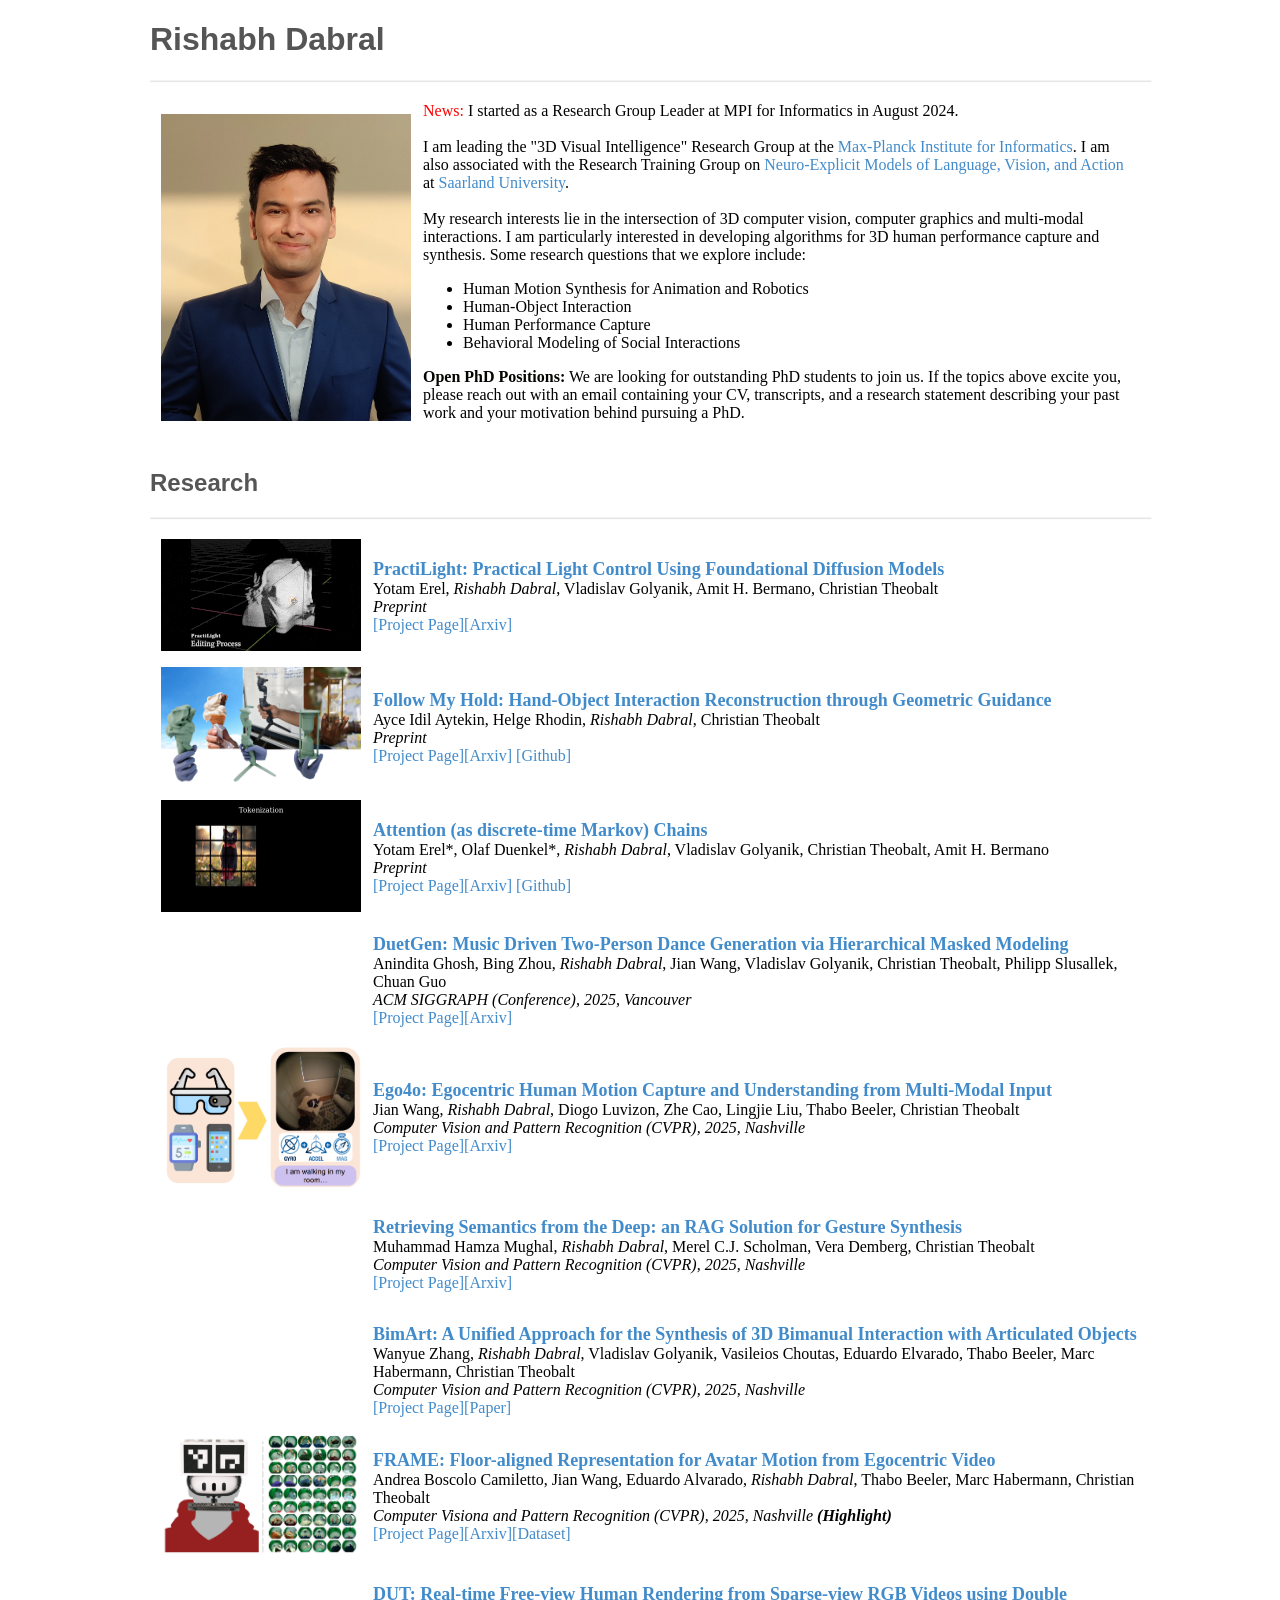
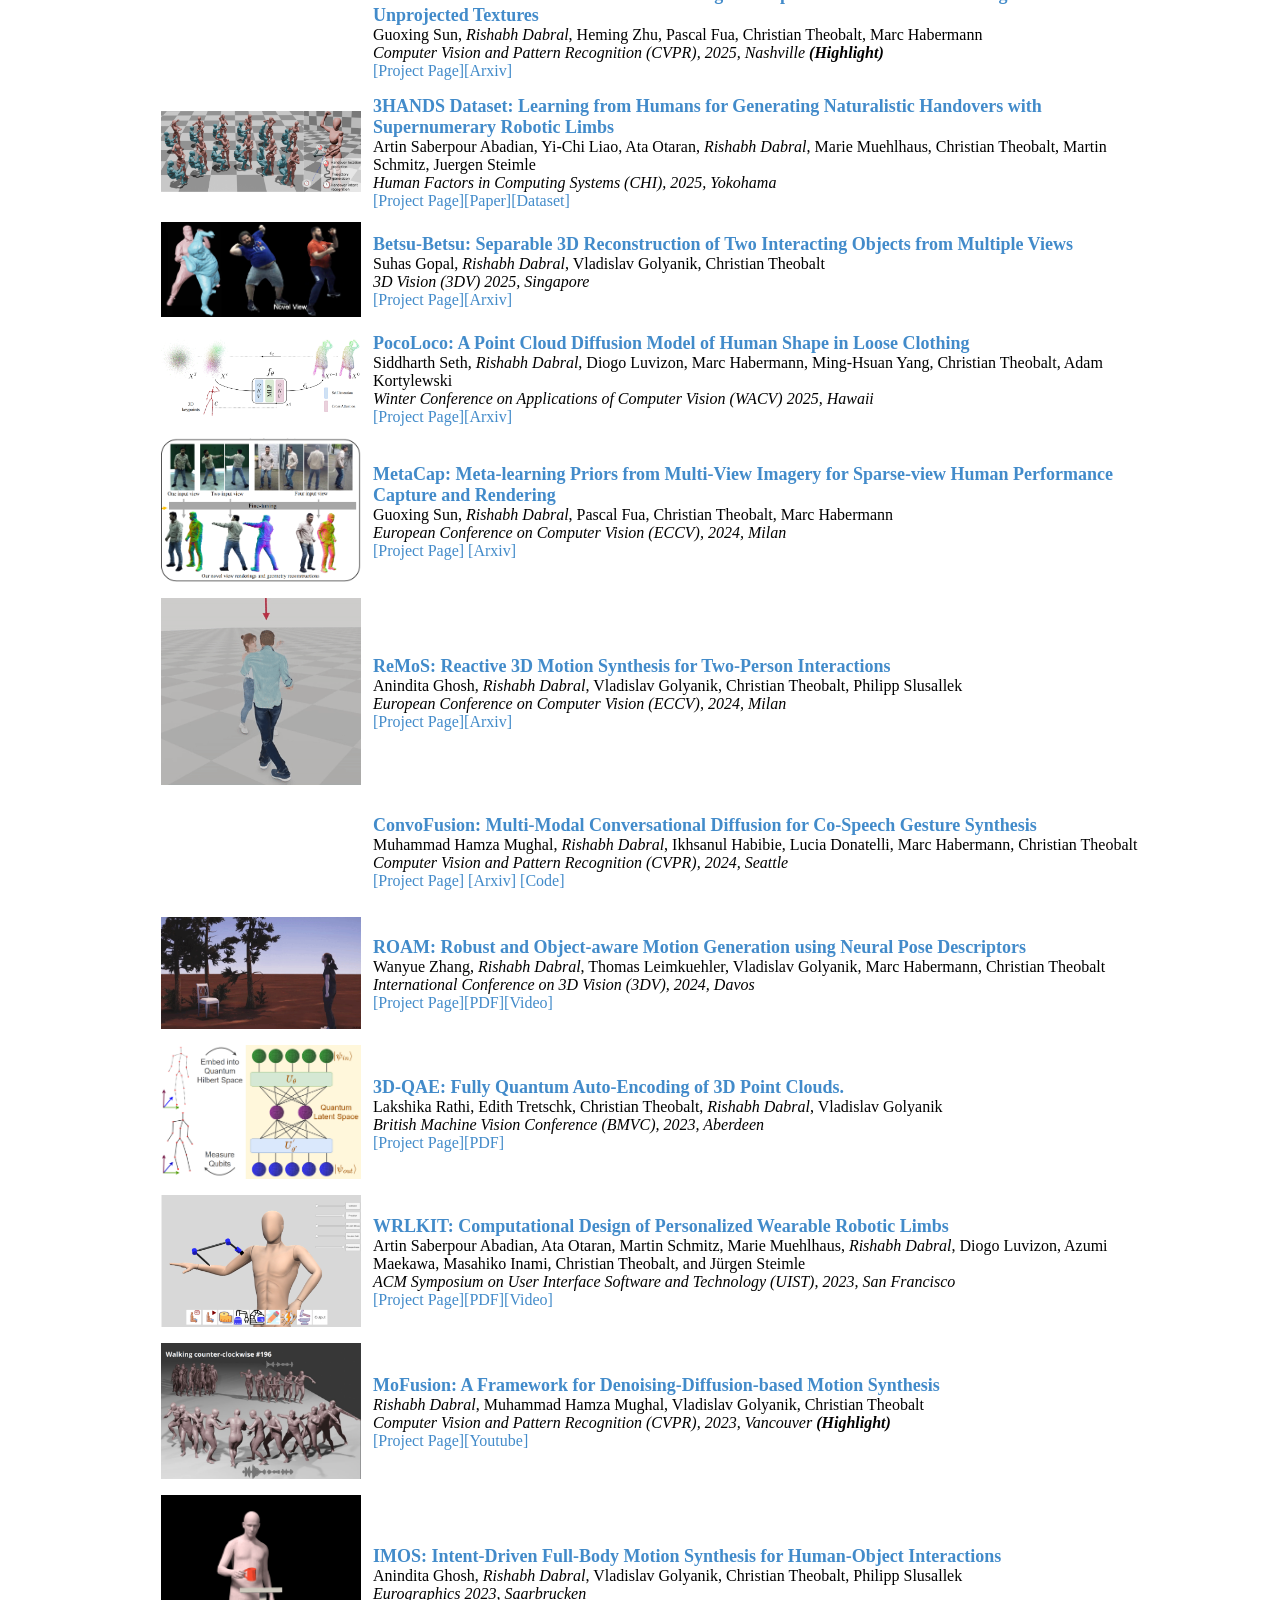
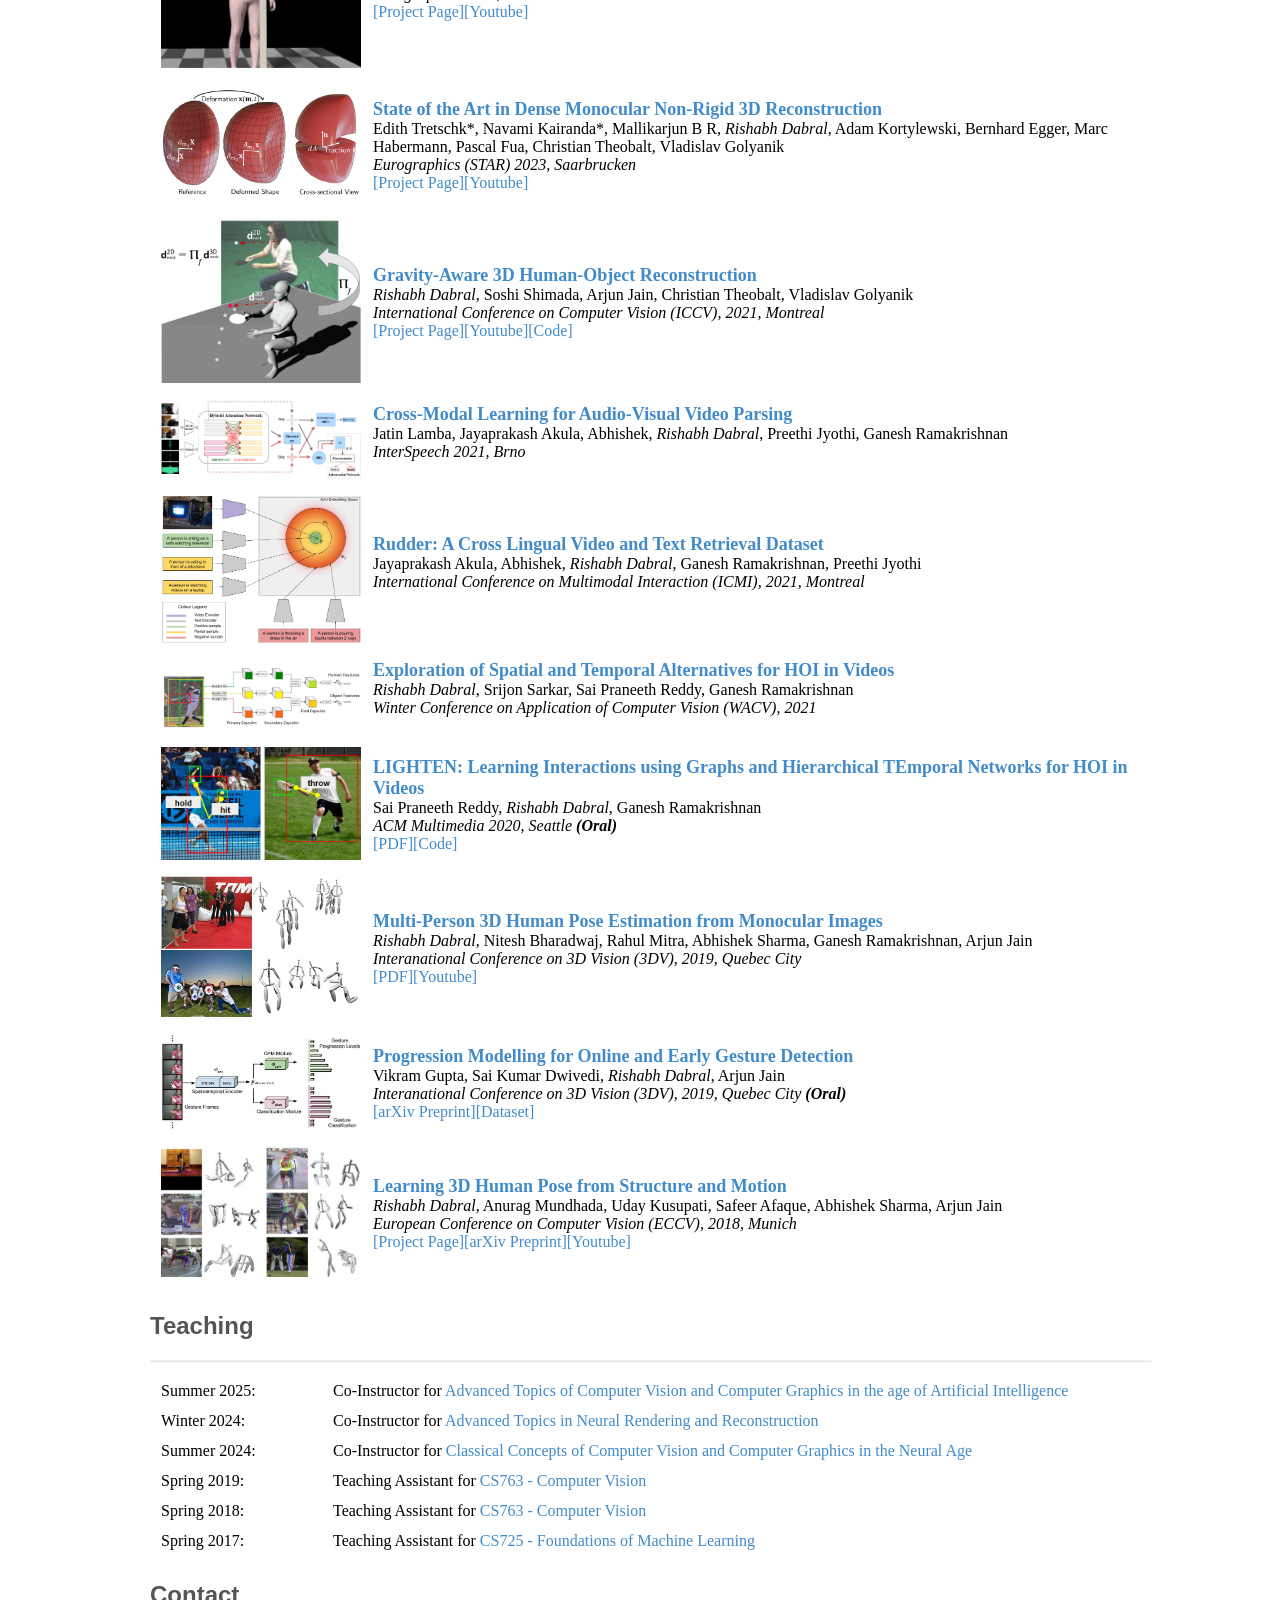
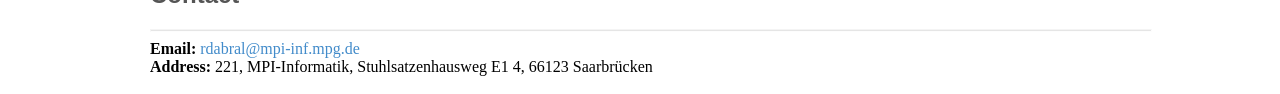
==== index.html @ f4f35cb5 "preprint update" ====
<!DOCTYPE html PUBLIC "-//W3C//DTD HTML 4.01//EN" "http://www.w3.org/TR/html4/strict.dtd">

<html style="direction: ltr;" lang="en-us">
<head><meta http-equiv="Content-Type" content="text/html; charset=utf-8">  
	

	
	<link href="./index_files/style.css" rel="stylesheet">
	

	
	<title>Rishabh Dabral</title>
	<meta name="author" content="Rishabh Dabral">
	<meta name="description" content="Homepage of Rishabh Dabral">
	<script type="text/javascript" src="./index_files/jquery_002.js.download"></script>
	<script type="text/javascript" src="./index_files/hammer.js.download"></script>
	<script type="text/javascript" src="./index_files/jquery.js.download"></script>
	<script src="./index_files/jquery.js.download"></script>
	<link rel="stylesheet" href="./index_files/images-compare.css">
</head>


<body>
<table style="font-family: verdana" width="100%" cellspacing="0" cellpadding="0" border="0">
<tbody><tr><td align="center">
		<div style="text-align: left; margin-left: 20px; margin-top: 10px; width: 1000px;">
		<h1>Rishabh Dabral</h1>
		<span style="color: red;"></span> 
		<hr>
		
	<table cellspacing="10">
	<tbody width="60%"><tr>
	<td><img id="image" src="./index_files/headshot2.png" width="250"></td>
	<td>
		<paragraph><font color="red">News:</font> I started as a Research Group Leader at MPI for Informatics in August 2024.</paragraph>
		<br><br>
		I am leading the "3D Visual Intelligence" Research Group at the <a href="https://www.mpi-inf.mpg.de/home/" target="_blank">Max-Planck Institute for Informatics</a>. 
		I am also associated with the Research Training Group on <a href="https://www.neuroexplicit.org/" target="_blank">Neuro-Explicit Models of Language, Vision, and Action</a> at <a href="https://www.uni-saarland.de/en/home.html" target="_blank">Saarland University</a>.
		<br><br>
		My research interests lie in the intersection of 3D computer vision, computer graphics and multi-modal interactions. I am particularly interested in developing algorithms for 3D human performance capture and synthesis.
		Some research questions that we explore include:<br>
		<ul>
			<li>Human Motion Synthesis for Animation and Robotics</li>
			<li>Human-Object Interaction</li>
			<li>Human Performance Capture</li>
			<li>Behavioral Modeling of Social Interactions</li>
		</ul>
		<!-- Previously, I was a postdoc working with <a href="https://www.mpi-inf.mpg.de/departments/visual-computing-and-artificial-intelligence">Christian Theobalt</a>. I was a Ph.D. student in the <a href="https://www.cse.iitb.ac.in/">Department of Computer Science</a>, IIT Bombay where I was advised by <a href="http://arjunjain.co.in/" target="_blank">Arjun Jain</a> and <a href="https://www.cse.iitb.ac.in/~ganesh">Ganesh Ramakrishnan</a> on research topics revolving around human pose estimation from images/video. Prior to this, I spent 
		four beautiful undergrad years at the Indian Institute of Information Technology <a href="https://www.iiitdmj.ac.in/" target="_blank">(IIIT)</a> Jabalpur.  <br><br> -->
		<paragraph> <font color="#55"><b>Open PhD Positions:</b></font> We are looking for outstanding PhD students to join us. If the topics above excite you, please reach out with an email containing your CV, transcripts, and a research statement describing your past work and your motivation behind pursuing a PhD.</p>
		

		</td>
	</tr></tbody></table>
	
	 
	<h2>Research</h2>
	<hr>     
		<table cellspacing="10">
			<tbody> 
				<tr>
					<td><img id="gif" src="./index_files/practilight.gif" width="200"></video></td>	
					<td align="left"><a href="https://yoterel.github.io/PractiLight-project-page/"><font size="4"><b>PractiLight: Practical Light Control Using Foundational Diffusion Models</b></font></a><br>
							Yotam Erel, <i>Rishabh Dabral</i>, Vladislav Golyanik, Amit H. Bermano, Christian Theobalt<br>
							<i>Preprint</i><br>
							<a href="https://yoterel.github.io/PractiLight-project-page/">[Project Page]</a><a href="https://arxiv.org/abs/2509.01837">[Arxiv]</a>
							<br>
					</td>							
				</tr>
				<tr>
					<td><img id="image" src="./index_files/followmyhold.png" width="200"></td>		
					<td align="left"><a href="https://aidilayce.github.io/FollowMyHold-page/"><font size="4"><b>Follow My Hold: Hand-Object Interaction Reconstruction through Geometric Guidance</b></font></a><br>
							Ayce Idil Aytekin, Helge Rhodin, <i>Rishabh Dabral</i>, Christian Theobalt<br>
							<i>Preprint</i><br>
							<a href="https://aidilayce.github.io/FollowMyHold-page/">[Project Page]</a><a href="https://arxiv.org/pdf/2508.18213">[Arxiv]</a>
							<a href="https://github.com/aidilayce/FollowMyHold">[Github]</a>
							<br>
					</td>							
				</tr>
				<tr>
					<td><img id="gif" src="./index_files/ac.gif" width="200"></video></td>

						
					<td align="left"><a href="https://yoterel.github.io/attention_chains/"><font size="4"><b>Attention (as discrete-time Markov) Chains</b></font></a><br>
							Yotam Erel*, Olaf Duenkel*, <i>Rishabh Dabral</i>, Vladislav Golyanik, Christian Theobalt, Amit H. Bermano<br>
							<i>Preprint</i><br>
							<a href="https://yoterel.github.io/attention_chains/">[Project Page]</a><a href="https://arxiv.org/abs/2507.17657">[Arxiv]</a>
							<a href="https://github.com/yoterel/attention_chains_code">[Github]</a>
							<br>
					</td>							
				</tr>
				<tr>
					<td><video  width="200" autoplay loop muted>
						<source src="./index_files/Media8.mp4" type="video/mp4">
						</video>
					</td>

						
					<td align="left"><a href="https://anindita127.github.io/DuetGen/"><font size="4"><b>DuetGen: Music Driven Two-Person Dance Generation via Hierarchical Masked Modeling</b></font></a><br>
							Anindita Ghosh, Bing Zhou, <i>Rishabh Dabral</i>, Jian Wang, Vladislav Golyanik, Christian Theobalt, Philipp Slusallek, Chuan Guo<br>
							<i>ACM SIGGRAPH (Conference), 2025, Vancouver</i><br>
							<a href="https://anindita127.github.io/DuetGen/">[Project Page]</a><a href="https://arxiv.org/abs/2506.18680">[Arxiv]</a>
							<br>
					</td>							
				</tr>
				<tr>
					<td><img id="image" src="./index_files/ego40.png" width="200"></td>		
					<td align="left"><a href="https://jianwang-mpi.github.io/ego4o/"><font size="4"><b>Ego4o: Egocentric Human Motion Capture and Understanding from Multi-Modal Input</b></font></a><br>
							Jian Wang, <i>Rishabh Dabral</i>, Diogo Luvizon, Zhe Cao, Lingjie Liu, Thabo Beeler, Christian Theobalt<br>
							<i>Computer Vision and Pattern Recognition (CVPR), 2025, Nashville</i><br>
							<a href="https://jianwang-mpi.github.io/ego4o/">[Project Page]</a><a href="https://arxiv.org/abs/2504.08449">[Arxiv]</a>
							<br>
					</td>							
				</tr>
				<tr>
					<td><video  width="200" autoplay loop muted>
						<source src="./index_files/rag_gesture.mp4" type="video/mp4">
						</video>
					</td>

						
					<td align="left"><a href="https://vcai.mpi-inf.mpg.de/projects/RAG-Gesture/"><font size="4"><b>Retrieving Semantics from the Deep: an RAG Solution for Gesture Synthesis</b></font></a><br>
							Muhammad Hamza Mughal, <i>Rishabh Dabral</i>, Merel C.J. Scholman, Vera Demberg, Christian Theobalt<br>
							<i>Computer Vision and Pattern Recognition (CVPR), 2025, Nashville</i><br>
							<a href="https://vcai.mpi-inf.mpg.de/projects/RAG-Gesture/">[Project Page]</a><a href="https://arxiv.org/abs/2412.06786">[Arxiv]</a>
							<br>
					</td>							
				</tr>
				<tr>
					<td><video  width="200" autoplay loop muted>
						<source src="./index_files/bimart.mp4" type="video/mp4">
						</video>
					</td>

						
					<td align="left"><a href="https://vcai.mpi-inf.mpg.de/projects/bimart/"><font size="4"><b>BimArt: A Unified Approach for the Synthesis of 3D Bimanual Interaction with Articulated Objects</b></font></a><br>
							Wanyue Zhang, <i>Rishabh Dabral</i>, Vladislav Golyanik, Vasileios Choutas, Eduardo Elvarado, Thabo Beeler, Marc Habermann, Christian Theobalt<br>
							<i>Computer Vision and Pattern Recognition (CVPR), 2025, Nashville</i><br>
							<a href="https://vcai.mpi-inf.mpg.de/projects/bimart/">[Project Page]</a><a href="./index_files/bimart.pdf">[Paper]</a>
							<!-- <a href="https://vcai.mpi-inf.mpg.de/projects/ROAM/videos/main_video_website.mp4">[Video]</a> -->
							<br>
					</td>							
				</tr>
				<tr>
					<td><img id="image" src="./index_files/frame_teaser.png" width="200"></td>

						
					<td align="left"><a href="https://vcai.mpi-inf.mpg.de/projects/FRAME/"><font size="4"><b>FRAME: Floor-aligned Representation for Avatar Motion from Egocentric Video</b></font></a><br>
							Andrea Boscolo Camiletto, Jian Wang, Eduardo Alvarado, <i>Rishabh Dabral</i>, Thabo Beeler, Marc Habermann, Christian Theobalt<br>
							<i>Computer Visiona and Pattern Recognition (CVPR), 2025, Nashville <b>(Highlight)</b></i><br>
							<a href="https://vcai.mpi-inf.mpg.de/projects/FRAME/">[Project Page]</a><a href="https://arxiv.org/abs/2503.23094">[Arxiv]</a><a href="https://edmond.mpg.de/dataset.xhtml?persistentId=doi:10.17617/3.XARMQA&faces-redirect=true">[Dataset]</a>
							<!-- <a href="https://vcai.mpi-inf.mpg.de/projects/ROAM/videos/main_video_website.mp4">[Video]</a> -->
							<br>
					</td>							
				</tr>
				<tr></tr>
					<td><video  width="200"  autoplay loop muted>
						<source src="./index_files/dut.mp4" type="video/mp4">
						</video>
					</td>

						
					<td align="left"><a href="https://vcai.mpi-inf.mpg.de/projects/DUT/"><font size="4"><b>DUT: Real-time Free-view Human Rendering from Sparse-view RGB Videos using Double Unprojected Textures</b></font></a><br>
							Guoxing Sun, <i>Rishabh Dabral</i>, Heming Zhu, Pascal Fua, Christian Theobalt, Marc Habermann<br>
							<i>Computer Vision and Pattern Recognition (CVPR), 2025, Nashville <b>(Highlight)</b></i><br>
							<a href="https://vcai.mpi-inf.mpg.de/projects/DUT/">[Project Page]</a><a href="https://arxiv.org/pdf/2412.13183.pdf">[Arxiv]</a>
							<!-- <a href="https://vcai.mpi-inf.mpg.de/projects/ROAM/videos/main_video_website.mp4">[Video]</a> -->
							<br>
					</td>							
				</tr>

				<tr>
					<td><img id="image" src="./index_files/chi.png" width="200"></td>

						
					<td align="left"><a href="https://hci.cs.uni-saarland.de/projects/3hands/"><font size="4"><b>3HANDS Dataset: Learning from Humans for Generating Naturalistic Handovers with Supernumerary Robotic Limbs</b></font></a><br>
							Artin Saberpour Abadian, Yi-Chi Liao, Ata Otaran, <i>Rishabh Dabral</i>, Marie Muehlhaus, Christian Theobalt, Martin Schmitz, Juergen Steimle<br>
							<i>Human Factors in Computing Systems (CHI), 2025, Yokohama</i><br>
							<a href="https://hci.cs.uni-saarland.de/projects/3hands/">[Project Page]</a><a href="https://hci.cs.uni-saarland.de/wp-content/uploads/projects/human_robot_interaction/3hands/saberpour_chi25_3hands.pdf">[Paper]</a><a href="https://hci.cs.uni-saarland.de/projects/3hands/">[Dataset]</a>
							<!-- <a href="https://vcai.mpi-inf.mpg.de/projects/ROAM/videos/main_video_website.mp4">[Video]</a> -->
							<br>
					</td>							
				</tr>

				<tr>
					<td><img id="image" src="./index_files/betsu_betsu_teaser.png" width="200"></td>

						
					<td align="left"><a href="https://vcai.mpi-inf.mpg.de/projects/separable-recon/"><font size="4"><b>Betsu-Betsu: Separable 3D Reconstruction of Two Interacting Objects from Multiple Views</b></font></a><br>
							Suhas Gopal, <i>Rishabh Dabral</i>, Vladislav Golyanik, Christian Theobalt<br>
							<i>3D Vision (3DV) 2025, Singapore</i><br>
							<a href="https://vcai.mpi-inf.mpg.de/projects/separable-recon/">[Project Page]</a><a href="https://arxiv.org/pdf/2502.13968">[Arxiv]</a>
							<!-- <a href="https://vcai.mpi-inf.mpg.de/projects/ROAM/videos/main_video_website.mp4">[Video]</a> -->
							<br>
					</td>							
				</tr>
				<tr>
					<td><img id="image" src="./index_files/pocoloco.png" width="200"></td>

						
					<td align="left"><a href="https://vcai.mpi-inf.mpg.de/projects/pocoloco/"><font size="4"><b>PocoLoco: A Point Cloud Diffusion Model of Human Shape in Loose Clothing</b></font></a><br>
							Siddharth Seth, <i>Rishabh Dabral</i>, Diogo Luvizon, Marc Habermann, Ming-Hsuan Yang, Christian Theobalt, Adam Kortylewski<br>
							<i>Winter Conference on Applications of Computer Vision (WACV) 2025, Hawaii</i><br>
							<a href="https://vcai.mpi-inf.mpg.de/projects/pocoloco/">[Project Page]</a><a href="https://arxiv.org/pdf/2411.04249">[Arxiv]</a>
							<!-- <a href="https://vcai.mpi-inf.mpg.de/projects/ROAM/videos/main_video_website.mp4">[Video]</a> -->
							<br>
					</td>							
				</tr>
				<tr>
					<td><img id="image" src="./index_files/metacap.png" width="200"></img></td>
					<!-- <td><video autoplay muted width="200" loop>
						<source src="./index_files/metacap.mp4" type="video/mp4"> -->
					</td>

						
					<td align="left"><a href="https://vcai.mpi-inf.mpg.de/projects/MetaCap/"><font size="4"><b>	
						MetaCap: Meta-learning Priors from Multi-View Imagery for Sparse-view Human Performance Capture and Rendering</b></font></a><br>
							Guoxing Sun, <i>Rishabh Dabral</i>, Pascal Fua, Christian Theobalt, Marc Habermann<br>
							<i>European Conference on Computer Vision (ECCV), 2024, Milan</i><br>
							<a href="https://vcai.mpi-inf.mpg.de/projects/MetaCap/">[Project Page]</a>
							<a href="https://arxiv.org/pdf/2403.18820.pdf">[Arxiv]</a>
							<!-- <a href="https://vcai.mpi-inf.mpg.de/projects/ROAM/videos/main_video_website.mp4">[Video]</a> -->
							<br>
					</td>							
				</tr>
				<tr>
					<td><img id="gif" src="./index_files/remos.gif" width="200"></video></td>

						
					<td align="left"><a href="https://vcai.mpi-inf.mpg.de/projects/remos/"><font size="4"><b>ReMoS: Reactive 3D Motion Synthesis for Two-Person Interactions</b></font></a><br>
							Anindita Ghosh, <i>Rishabh Dabral</i>, Vladislav Golyanik, Christian Theobalt, Philipp Slusallek<br>
							<i>European Conference on Computer Vision (ECCV), 2024, Milan</i><br>
							<a href="https://vcai.mpi-inf.mpg.de/projects/remos/">[Project Page]</a><a href="https://arxiv.org/pdf/2311.17057.pdf">[Arxiv]</a>
							<!-- <a href="https://vcai.mpi-inf.mpg.de/projects/ROAM/videos/main_video_website.mp4">[Video]</a> -->
							<br>
					</td>							
				</tr>
				<tr>
					<!-- <td><img id="gif" src="./index_files/convofusion.gif" width="200"></video></td> -->
					<td><video autoplay muted width="200" loop>
						<source src="./index_files/convofusion.mp4" type="video/mp4">
					</video></td>

						
					<td align="left"><a href="https://vcai.mpi-inf.mpg.de/projects/ConvoFusion/"><font size="4"><b>	
						ConvoFusion: Multi-Modal Conversational Diffusion for Co-Speech Gesture Synthesis</b></font></a><br>
							Muhammad Hamza Mughal, <i>Rishabh Dabral</i>, Ikhsanul Habibie, Lucia Donatelli, Marc Habermann, Christian Theobalt<br>
							<i>Computer Vision and Pattern Recognition (CVPR), 2024, Seattle</i><br>
							<a href="https://vcai.mpi-inf.mpg.de/projects/ConvoFusion/">[Project Page]</a>
							<a href="https://arxiv.org/abs/2403.17936">[Arxiv]</a>
							<a href="https://github.com/m-hamza-mughal/convofusion">[Code]</a>
							<!-- <a href="https://vcai.mpi-inf.mpg.de/projects/ROAM/videos/main_video_website.mp4">[Video]</a> -->
							<br>
					</td>							
				</tr>
				<tr>
					<td><img id="gif" src="./index_files/motion_result.gif" width="200"></td>
						
					<td align="left"><a href="https://vcai.mpi-inf.mpg.de/projects/ROAM/"><font size="4"><b>ROAM: Robust and Object-aware Motion Generation using Neural Pose Descriptors</b></font></a><br>
							Wanyue Zhang, <i>Rishabh Dabral</i>, Thomas Leimkuehler, Vladislav Golyanik, Marc Habermann, Christian Theobalt<br>
							<i>International Conference on 3D Vision (3DV), 2024, Davos</i><br>
							<a href="http://vcai.mpi-inf.mpg.de/projects/ROAM/">[Project Page]</a><a href="./index_files/roam_compressed.pdf">[PDF]</a><a href="https://vcai.mpi-inf.mpg.de/projects/ROAM/videos/main_video_website.mp4">[Video]</a>
							<br>
					</td>							
				</tr>
				<tr>
					<td><img id="gif" src="./index_files/3DQAE_v3.png" width="200"></td>
						
					<td align="left"><a href="https://4dqv.mpi-inf.mpg.de/QAE3D/"><font size="4"><b>3D-QAE: Fully Quantum Auto-Encoding of 3D Point Clouds.</b></font></a><br>
							Lakshika Rathi, Edith Tretschk, Christian Theobalt, <i>Rishabh Dabral</i>, Vladislav Golyanik<br>
							<i>British Machine Vision Conference (BMVC), 2023, Aberdeen</i><br>
							<a href="https://4dqv.mpi-inf.mpg.de/QAE3D/">[Project Page]</a><a href="https://arxiv.org/pdf/2311.05604.pdf">[PDF]</a>
							<br>
					</td>
					
				</tr>
				<tr>
					<td><img id="gif" src="./index_files/wrlkit.png" width="200"></td>
						
					<td align="left"><a href="https://hci.cs.uni-saarland.de/projects/wrlkit/"><font size="4"><b>WRLKIT: Computational Design of Personalized Wearable Robotic Limbs</b></font></a><br>
							Artin Saberpour Abadian, Ata Otaran, Martin Schmitz, Marie Muehlhaus, <i>Rishabh Dabral</i>, Diogo Luvizon, Azumi Maekawa, Masahiko Inami, Christian Theobalt, and Jürgen Steimle <br>
							<i>ACM Symposium on User Interface Software and Technology (UIST), 2023, San Francisco</i><br>
							<a href="https://hci.cs.uni-saarland.de/projects/wrlkit/">[Project Page]</a><a href="https://hci.cs.uni-saarland.de/wp-content/uploads/projects/human_robot_interaction/wrlkit/saberpour_uist23_wrlkit.pdf">[PDF]</a><a href="https://hci.cs.uni-saarland.de/wp-content/uploads/projects/human_robot_interaction/wrlkit/WRLKit.mp4">[Video]</a>
							<br>
					</td>
					
				</tr>
				<tr>
							<td><img id="image" src="./index_files/mofusion_teaser_website.png" width="200"></td>
							<td align="left"><a href="https://vcai.mpi-inf.mpg.de/projects/MoFusion/"><font size="4"><b>MoFusion: A Framework for Denoising-Diffusion-based Motion Synthesis</b></font></a><br>
									<i>Rishabh Dabral</i>, Muhammad Hamza Mughal, Vladislav Golyanik, Christian Theobalt<br>
									<i>Computer Vision and Pattern Recognition (CVPR), 2023, Vancouver <b>(Highlight)</b></i> <br>
									<a href="http://vcai.mpi-inf.mpg.de/projects/MoFusion/">[Project Page]</a><a href="https://youtu.be/Woo73Gy2jUg?si=XV4Ihyg4VvkZErE1">[Youtube]</a>
									<br>
							</td>
							
				</tr>
				<tr>
							<td><img id="gif" src="./index_files/imos_gif.gif" width="200"></td>
							<td align="left"><a href="https://vcai.mpi-inf.mpg.de/projects/IMoS/"><font size="4"><b>IMOS: Intent-Driven Full-Body Motion Synthesis for Human-Object Interactions</b></font></a><br>
									Anindita Ghosh, <i>Rishabh Dabral</i>, Vladislav Golyanik, Christian Theobalt, Philipp Slusallek<br>
									<i>Eurographics 2023, Saarbrucken </i><br>
									<a href="https://vcai.mpi-inf.mpg.de/projects/IMoS/">[Project Page]</a><a href="https://youtu.be/78TuOwJnFt8?si=M1fkCHRSTDBwjYlf">[Youtube]</a>
									<br>
							</td>
							
				</tr>
				<tr>
							<td><img id="image" src="./index_files/star_thumb.png" width="200"></td>
							<td align="left"><a href="https://4dqv.mpi-inf.mpg.de/star_monocular_nr3d/"><font size="4"><b>State of the Art in Dense Monocular Non-Rigid 3D Reconstruction</b></font></a><br>
									Edith Tretschk*, Navami Kairanda*, Mallikarjun B R, <i>Rishabh Dabral</i>, Adam Kortylewski, Bernhard Egger, Marc Habermann, Pascal Fua, Christian Theobalt, Vladislav Golyanik<br>
									<i>Eurographics (STAR) 2023, Saarbrucken</i> 
									<br>
									<a href="https://4dqv.mpi-inf.mpg.de/star_monocular_nr3d/">[Project Page]</a><a href="https://youtu.be/y-o1jDGEIjE?si=NvH1128EXSDzJW6M">[Youtube]</a>
									<br>
							</td>
							
				</tr>
				<!-- <tr>
					<td><img id="image" src="./index_files/wacv23.png" width="200"></td>
					<td align="left"><a href="https://openaccess.thecvf.com/content/WACV2023/html/Agarwal_Skew-Robust_Human-Object_Interactions_in_Videos_WACV_2023_paper.html"><font size="4"><b>Skew-Robust Human-Object Interactions in Videos</b></font></a><br>
							Apoorva Agarwal, <i>Rishabh Dabral</i>, Arjun Jain, Ganesh Ramakrishnan<br>
							<i>WACV 2023, Hawaii</i><br> 
							<a href="https://openaccess.thecvf.com/content/WACV2023/papers/Agarwal_Skew-Robust_Human-Object_Interactions_in_Videos_WACV_2023_paper.pdf">[PDF]</a>
							<br>
							<br>
					</td>
		</tr>				 -->
				<tr>
							<td><img id="image" src="./index_files/gravicap.png" width="200"></td>
							<td align="left"><a href="https://4dqv.mpi-inf.mpg.de/GraviCap/"><font size="4"><b>Gravity-Aware 3D Human-Object Reconstruction</b></font></a><br>
									<i>Rishabh Dabral</i>, Soshi Shimada, Arjun Jain, Christian Theobalt, Vladislav Golyanik<br>
									<i>International Conference on Computer Vision (ICCV), 2021, Montreal</i><br> 
									<a href="https://4dqv.mpi-inf.mpg.de/GraviCap/">[Project Page]</a><a href="https://youtu.be/UsCOBNSBkqc?si=v9B_E95zNGBuH8sW">[Youtube]</a><a href="https://github.com/rishabhdabral/gravicap/tree/main">[Code]</a>
									<br>
							</td>
				</tr>
				<tr>
							<td><img id="image" src="./index_files/interspeech_fig.png" width="200"></td>
							<td align="left"><a href="https://www.cse.iitb.ac.in/~rdabral/#"><font size="4"><b>Cross-Modal Learning for Audio-Visual Video Parsing</b></font></a><br>
									Jatin Lamba, Jayaprakash Akula, Abhishek, <i>Rishabh Dabral</i>, Preethi Jyothi, Ganesh Ramakrishnan<br>
									<i>InterSpeech 2021, Brno</i><br> <br>
							</td>
				</tr>
				<tr>
							<td><img id="image" src="./index_files/icmi_fig.png" width="200"></td>
							<td align="left"><a href="https://www.cse.iitb.ac.in/~rdabral/#"><font size="4"><b>Rudder: A Cross Lingual Video and Text Retrieval Dataset</b></font></a><br>
									Jayaprakash Akula, Abhishek, <i>Rishabh Dabral</i>, Ganesh Ramakrishnan, Preethi Jyothi<br>
									<i>International Conference on Multimodal Interaction (ICMI), 2021, Montreal</i><br> <br>
							</td>
				</tr>
				<tr>
							<td><img id="image" src="./index_files/wacv_fig.png" width="200"></td>
							<td align="left"><a href="https://www.cse.iitb.ac.in/~rdabral/#"><font size="4"><b>Exploration of Spatial and Temporal Alternatives for HOI in Videos</b></font></a><br>
									<i>Rishabh Dabral</i>, Srijon Sarkar, Sai Praneeth Reddy, Ganesh Ramakrishnan<br>
									<i>Winter Conference on Application of Computer Vision (WACV), 2021</i><br> <br>
							</td>
				</tr>
				<tr>
							<td><img id="image" src="./index_files/teaser_mm.PNG" width="200"></td>
							<td align="left"><a href="https://www.cse.iitb.ac.in/~rdabral/#"><font size="4"><b>LIGHTEN: Learning Interactions using Graphs and Hierarchical TEmporal Networks for HOI in Videos</b></font></a><br>
									Sai Praneeth Reddy, <i>Rishabh Dabral</i>, Ganesh Ramakrishnan<br>
									<i>ACM Multimedia 2020, Seattle <b>(Oral)</b></i><br>
									<a href="https://www.cse.iitb.ac.in/~rdabral/docs/acm_lighten2.pdf">[PDF]</a><a href="https://github.com/praneeth11009/LIGHTEN-Learning-Interactions-with-Graphs-and-Hierarchical-TEmporal-Networks-for-HOI/">[Code]</a>
									<br>
							</td>
				</tr>
				<tr>
							<td><img id="image" src="./index_files/3DV_19.jpg" width="200"></td>
							<td align="left"><a href="https://www.cse.iitb.ac.in/~rdabral/#"><font size="4"><b>Multi-Person 3D Human Pose Estimation from Monocular Images</b></font></a><br>
									<i>Rishabh Dabral</i>, Nitesh Bharadwaj, Rahul Mitra, Abhishek Sharma, Ganesh Ramakrishnan, Arjun Jain<br>
									<i>Interanational Conference on 3D Vision (3DV), 2019, Quebec City</i><br>
									<a href="https://www.cse.iitb.ac.in/~rdabral/docs/multi_person_3dv.pdf">[PDF]</a><a href="https://youtu.be/gZfa4oxQtdg">[Youtube]</a>
									<br>
							</td>
				</tr>
				<tr>
							<td><img id="image" src="./index_files/3DV_19_GPM.JPG" width="200"></td>
							<td align="left"><a href="https://www.cse.iitb.ac.in/~rdabral/#"><font size="4"><b>	Progression Modelling for Online and Early Gesture Detection</b></font></a><br>
									Vikram Gupta, Sai Kumar Dwivedi, <i>Rishabh Dabral</i>, Arjun Jain<br>
									<i>Interanational Conference on 3D Vision (3DV), 2019, Quebec City <b>(Oral)</b></i><br>
									<a href="https://arxiv.org/pdf/1909.06672.pdf">[arXiv Preprint]</a><a href="https://github.com/vguptai/Neo-Nvidia-Annotations">[Dataset]</a>
									<br>
							</td>
				</tr>
				<tr>
							<td><img id="image" src="./index_files/ECCV_18.jpg" width="200"><br></td>
							<td align="left"><a href="http://www.cse.iitb.ac.in/~rdabral/3DPose"><font size="4"><b>Learning 3D Human Pose from Structure and Motion</b></font></a><br>
									<i>Rishabh Dabral</i>, Anurag Mundhada, Uday Kusupati, Safeer Afaque, Abhishek Sharma, Arjun Jain<br>
									<i>European Conference on Computer Vision (ECCV), 2018, Munich</i><br>
									<a href="http://www.cse.iitb.ac.in/~rdabral/3DPose">[Project Page]</a><a href="https://arxiv.org/abs/1711.09250v2">[arXiv Preprint]</a><a href="https://youtu.be/FILdj0LuvjU">[Youtube]</a>
							</td>
				</tr>

				
			</tbody>
		</table>

	<h2>Teaching</h2>
	<hr>
	<table cellspacing="10">
			<tbody>
				<tr><td style="width: 160px">Summer 2025: </td><td>Co-Instructor for <a href="https://vcai.mpi-inf.mpg.de/teaching/vcai_seminar_2025/topics.html">Advanced Topics of Computer Vision and Computer Graphics in the age of Artificial Intelligence</a></td></tr>
				<tr><td style="width: 160px">Winter 2024: </td><td>Co-Instructor for <a href="https://vcai.mpi-inf.mpg.de/teaching/vcai_lecture_WS2425/"">Advanced Topics in Neural Rendering and Reconstruction
				</a></td></tr>
				<tr><td style="width: 160px">Summer 2024: </td><td>Co-Instructor for <a href="https://vcai.mpi-inf.mpg.de/teaching/vcai_seminar_2024/topics.html">Classical Concepts of Computer Vision and
					Computer Graphics in the Neural Age</a></td></tr>
				<tr><td style="width: 160px">Spring 2019: </td><td>Teaching Assistant for <a href="https://github.com/cs763/Spring2019">CS763 - Computer Vision</a></td></tr>
				<tr><td style="width: 160px">Spring 2018: </td><td>Teaching Assistant for <a href="https://github.com/cs763/Spring2018">CS763 - Computer Vision</a></td></tr>
				<tr><td style="width: 160px">Spring 2017: </td><td>Teaching Assistant for <a href="https://www.cse.iitb.ac.in/~cs725/">CS725 - Foundations of Machine Learning</a></td></tr>
			</tbody>
		</table>
		
	<h2>Contact</h2><hr>
	<b>Email:</b> <a href="mailto:rda%62ral%40mpi%2Di%6E%66.m%70g.de">rdabral@mpi-inf.mpg.de</a><br>
	<b>Address:</b> 221, MPI-Informatik, Stuhlsatzenhausweg E1 4, 66123 Saarbrücken<br><br>
	      
 	    
	</div>









</td></tr></tbody></table>
</body></html>
---- index_files/style.css ----
html, body {
    margin: 0;
    padding: 0;
    border: 0;
}
hr {
    width: 100%;
    border: 0;
    height: 1px;
    background: #111;
    opacity: 0.1;
    font-family:sans-serif;
}

a:link {text-decoration: none; color:#428bca;}
a:visited {text-decoration: none;}
a:hover{text-decoration: none;}

p {
    font-family: sans-serif;
    color:#555;
}


h1 {
    font-family: sans-serif;
    color:#555;
}

h1 {
    font-family: sans-serif;
    color:#555;
}


h2 {
    font-family: sans-serif;
    color:#555;
}

h3 {
    font-family: sans-serif;
    color:#555;
}


hr { 
    display: block;
    margin-top: 0.5em;
    margin-bottom: 0.5em;
    margin-left: auto;
    margin-right: auto;
    border-style: inset;
    border-width: 1px;
}
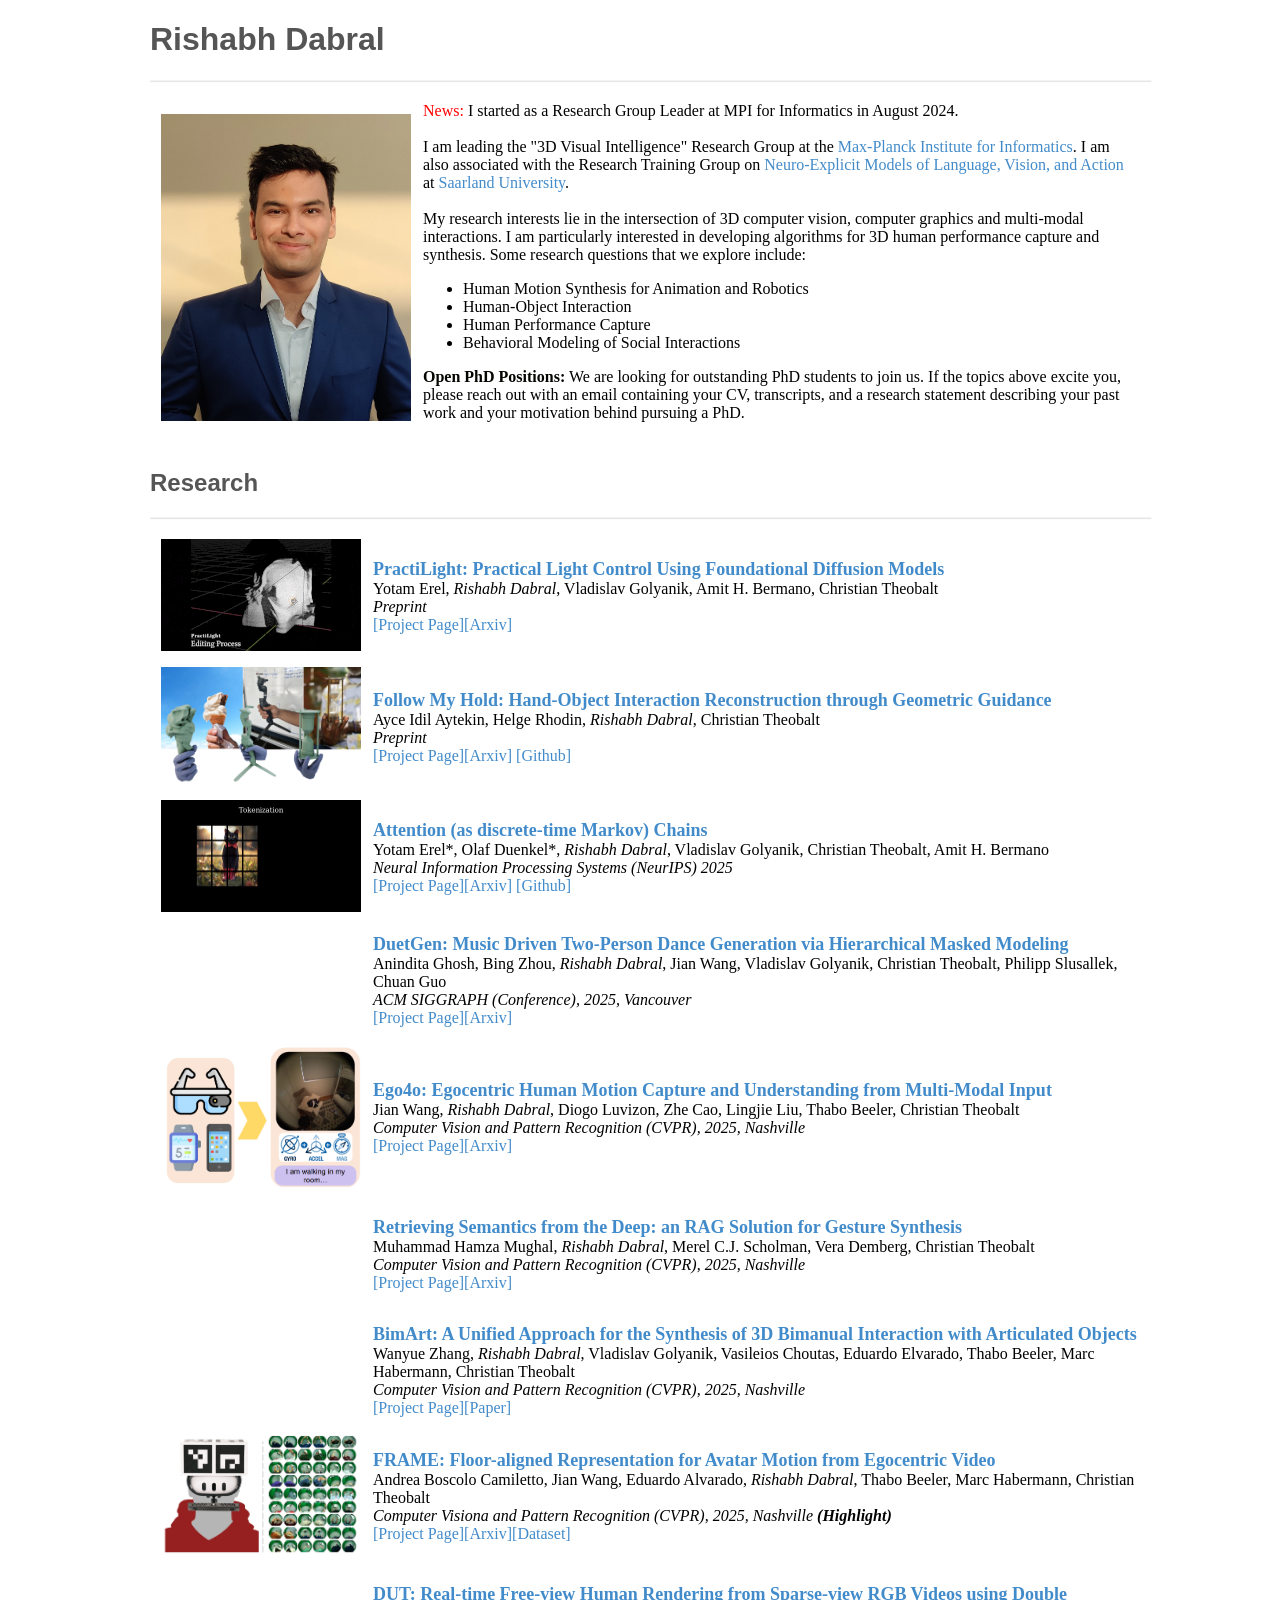
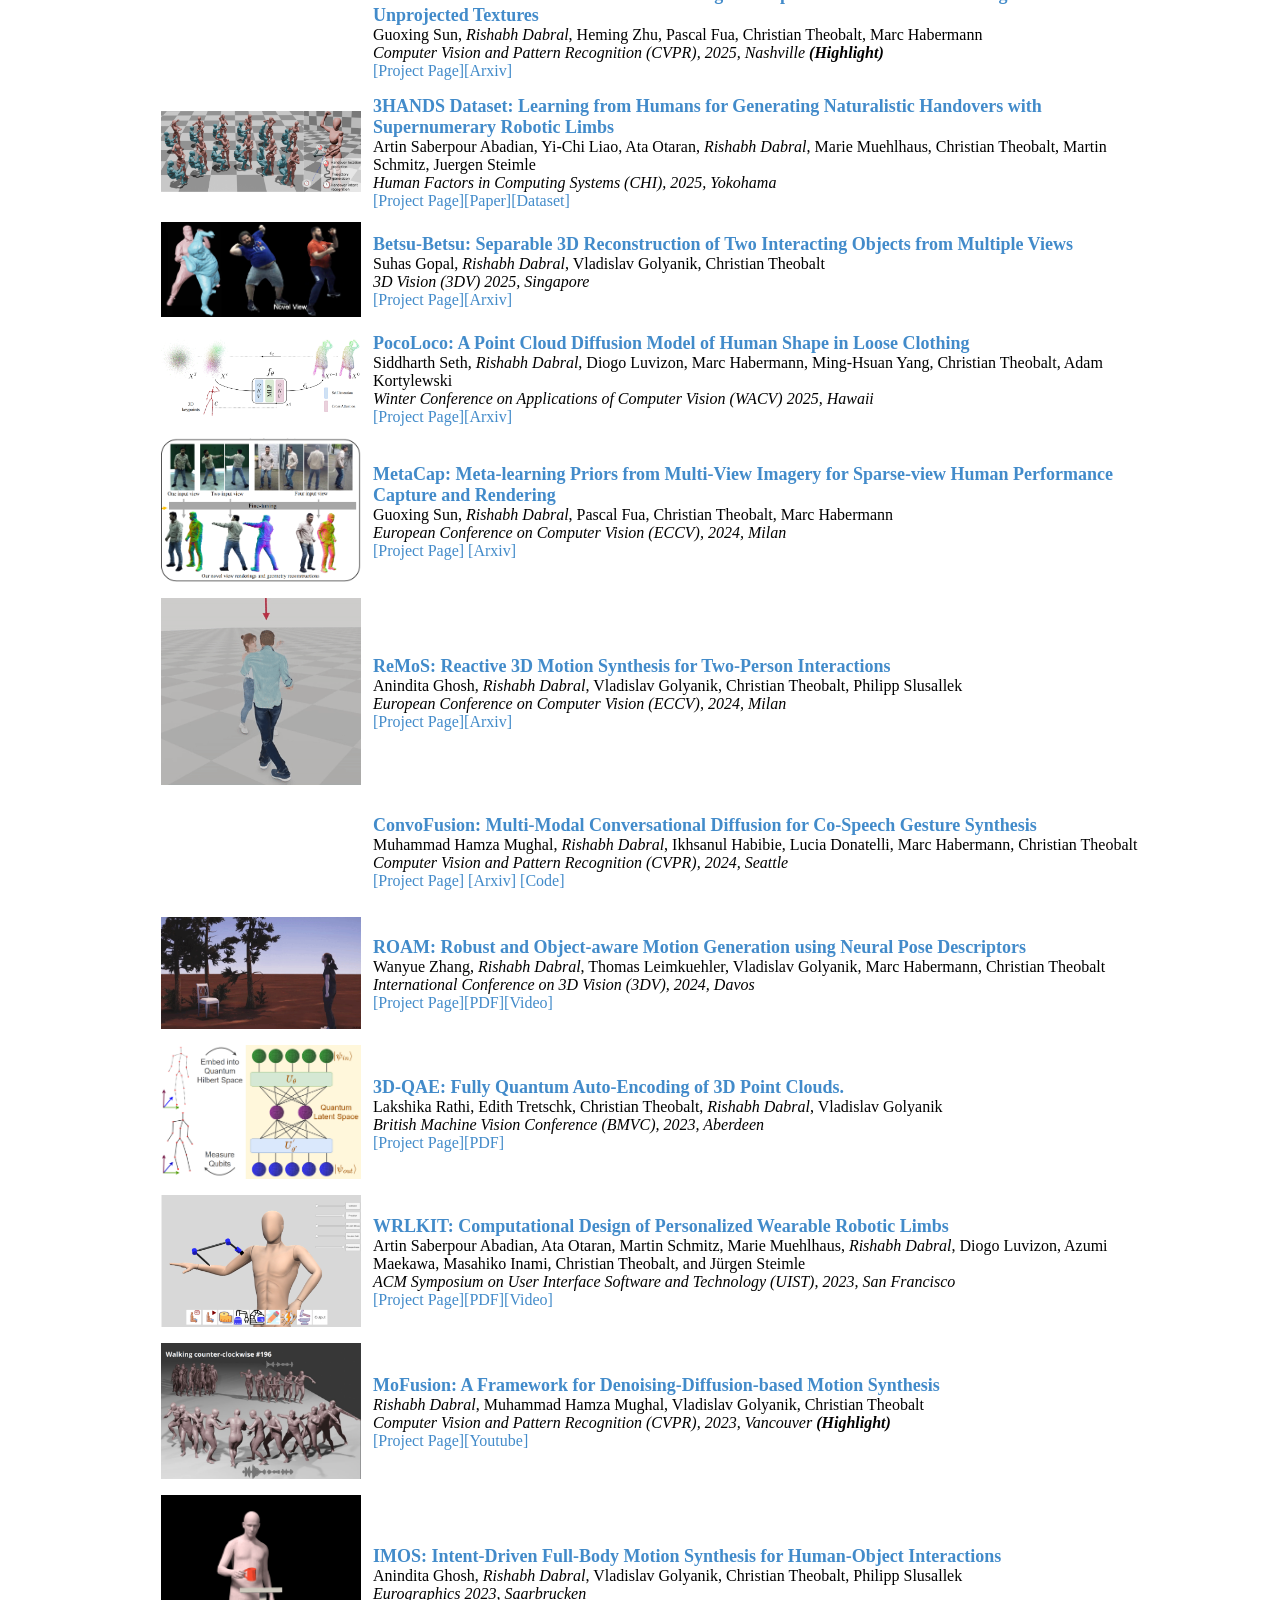
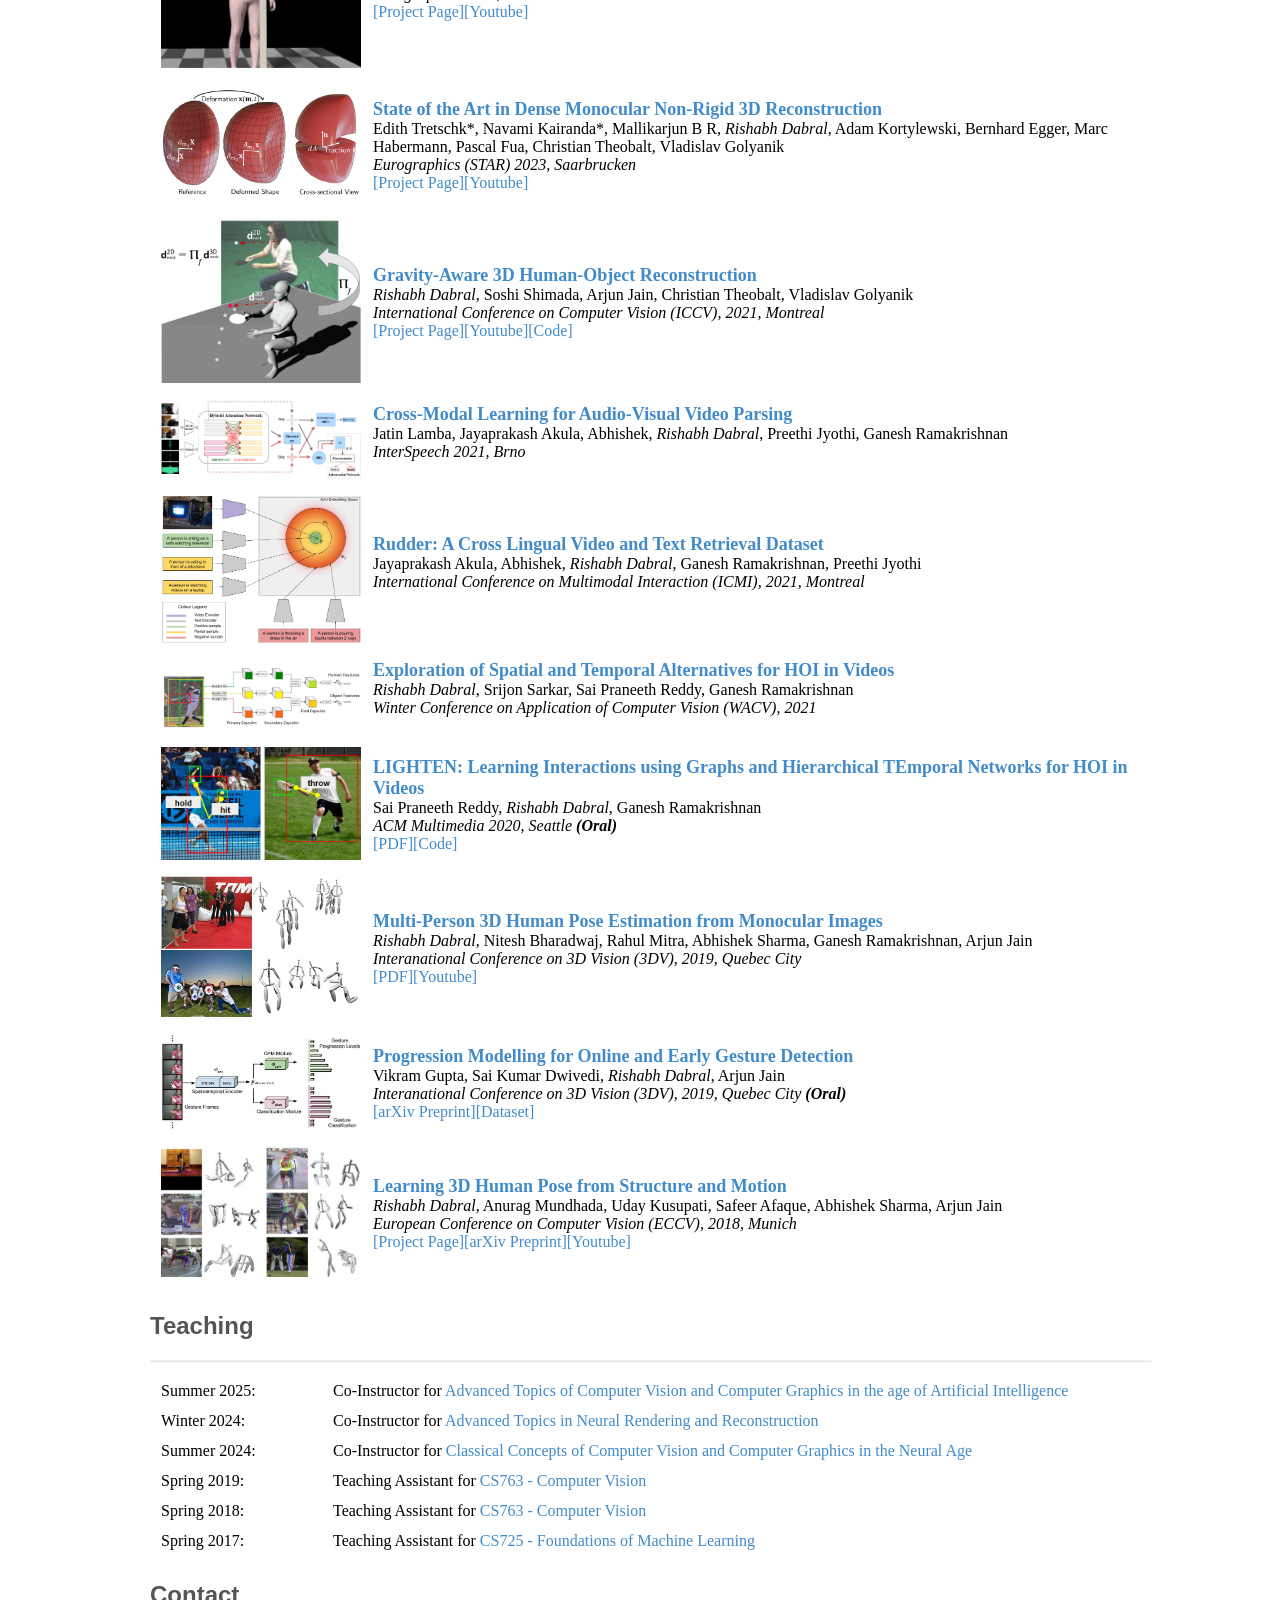
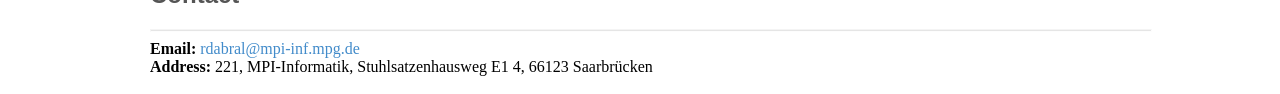
==== commit 9327b3af: "neurips" ====
--- a/index.html
+++ b/index.html
@@ -83,7 +83,7 @@
 						
 					<td align="left"><a href="https://yoterel.github.io/attention_chains/"><font size="4"><b>Attention (as discrete-time Markov) Chains</b></font></a><br>
 							Yotam Erel*, Olaf Duenkel*, <i>Rishabh Dabral</i>, Vladislav Golyanik, Christian Theobalt, Amit H. Bermano<br>
-							<i>Preprint</i><br>
+							<i>Neural Information Processing Systems (NeurIPS) 2025</i><br>
 							<a href="https://yoterel.github.io/attention_chains/">[Project Page]</a><a href="https://arxiv.org/abs/2507.17657">[Arxiv]</a>
 							<a href="https://github.com/yoterel/attention_chains_code">[Github]</a>
 							<br>
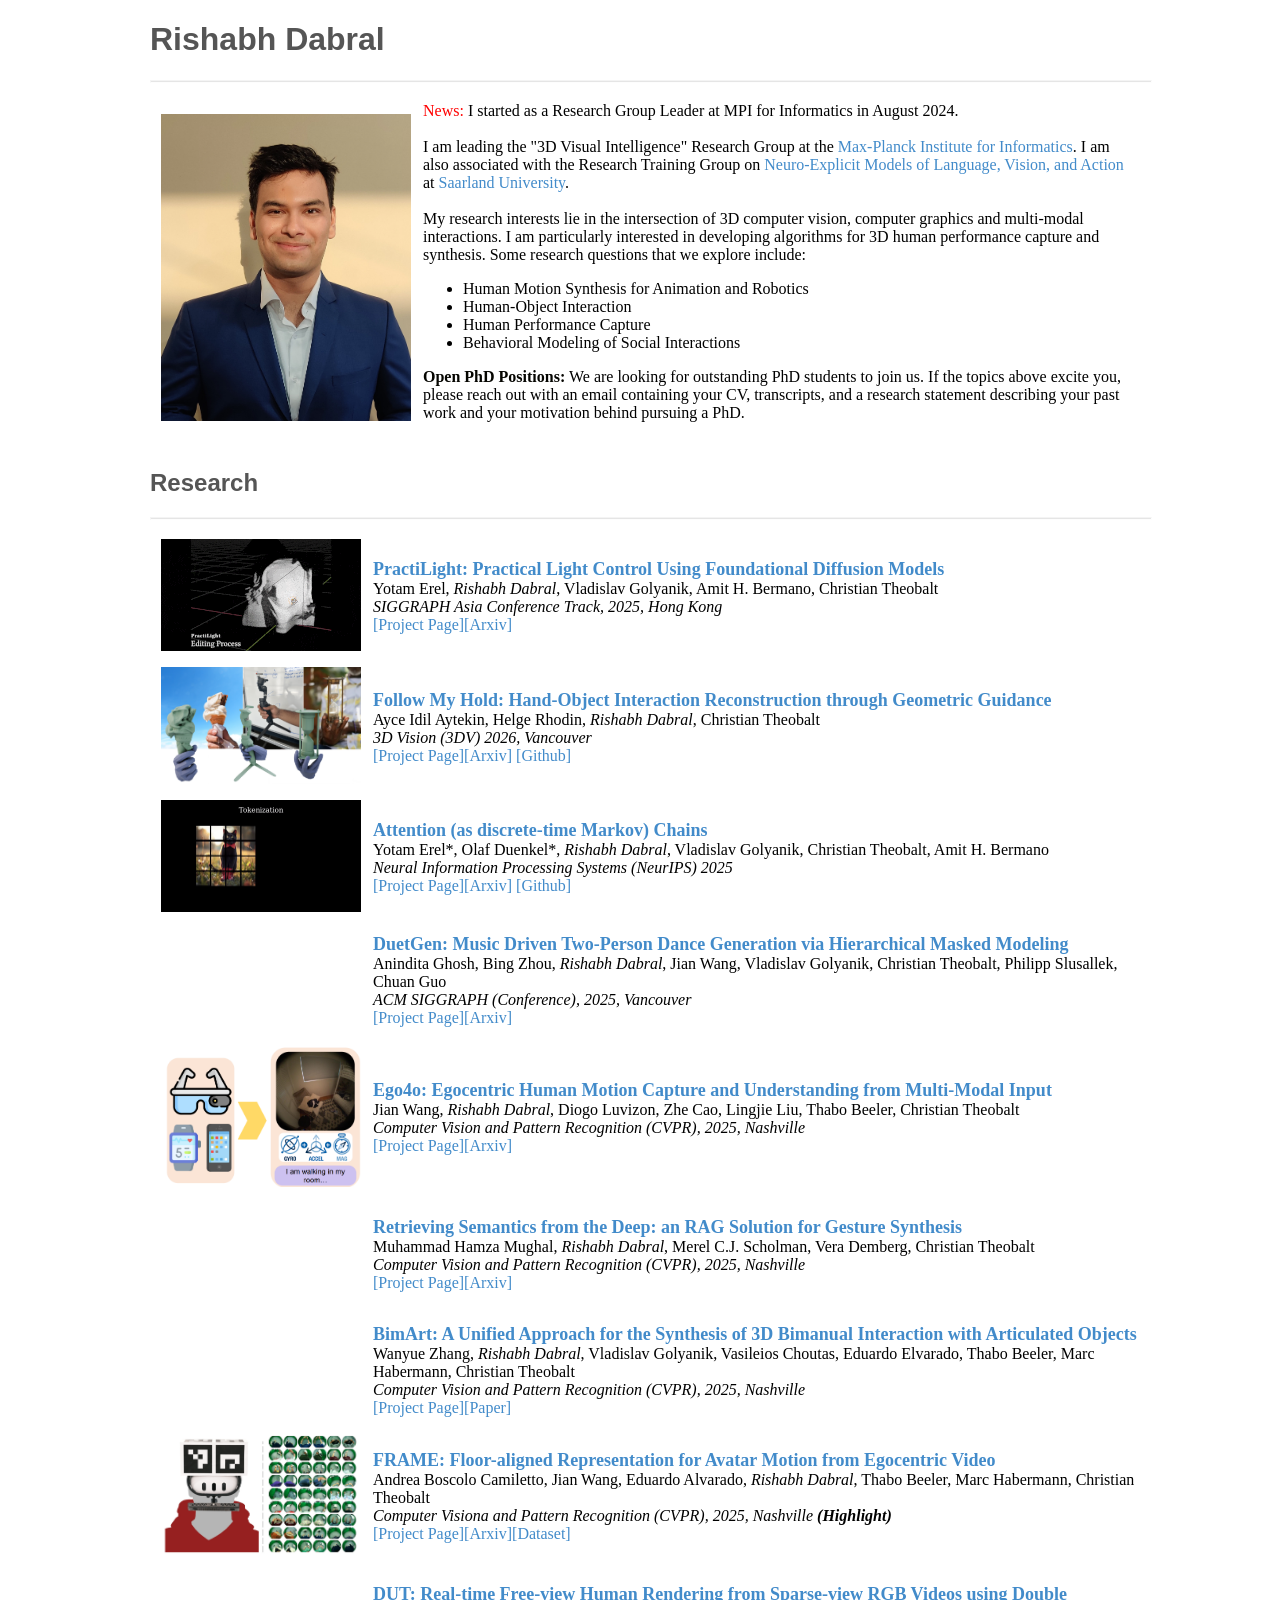
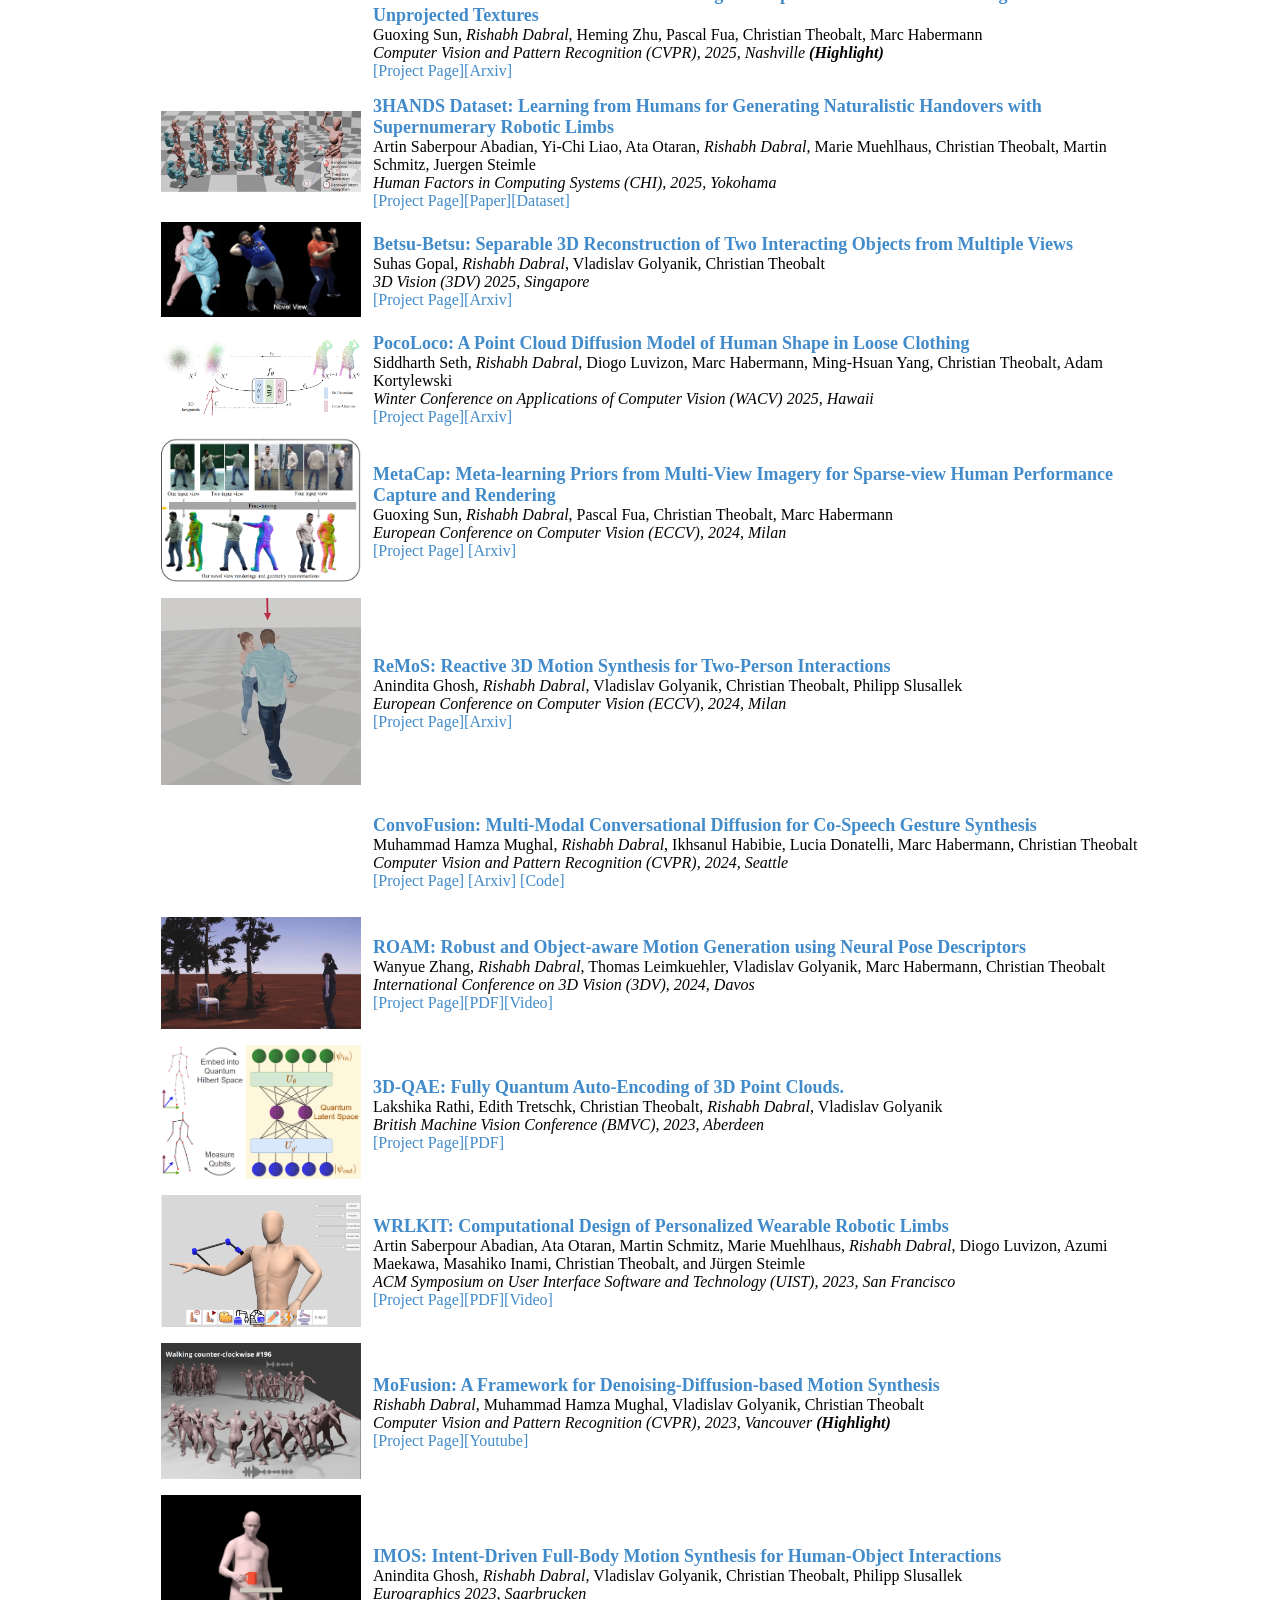
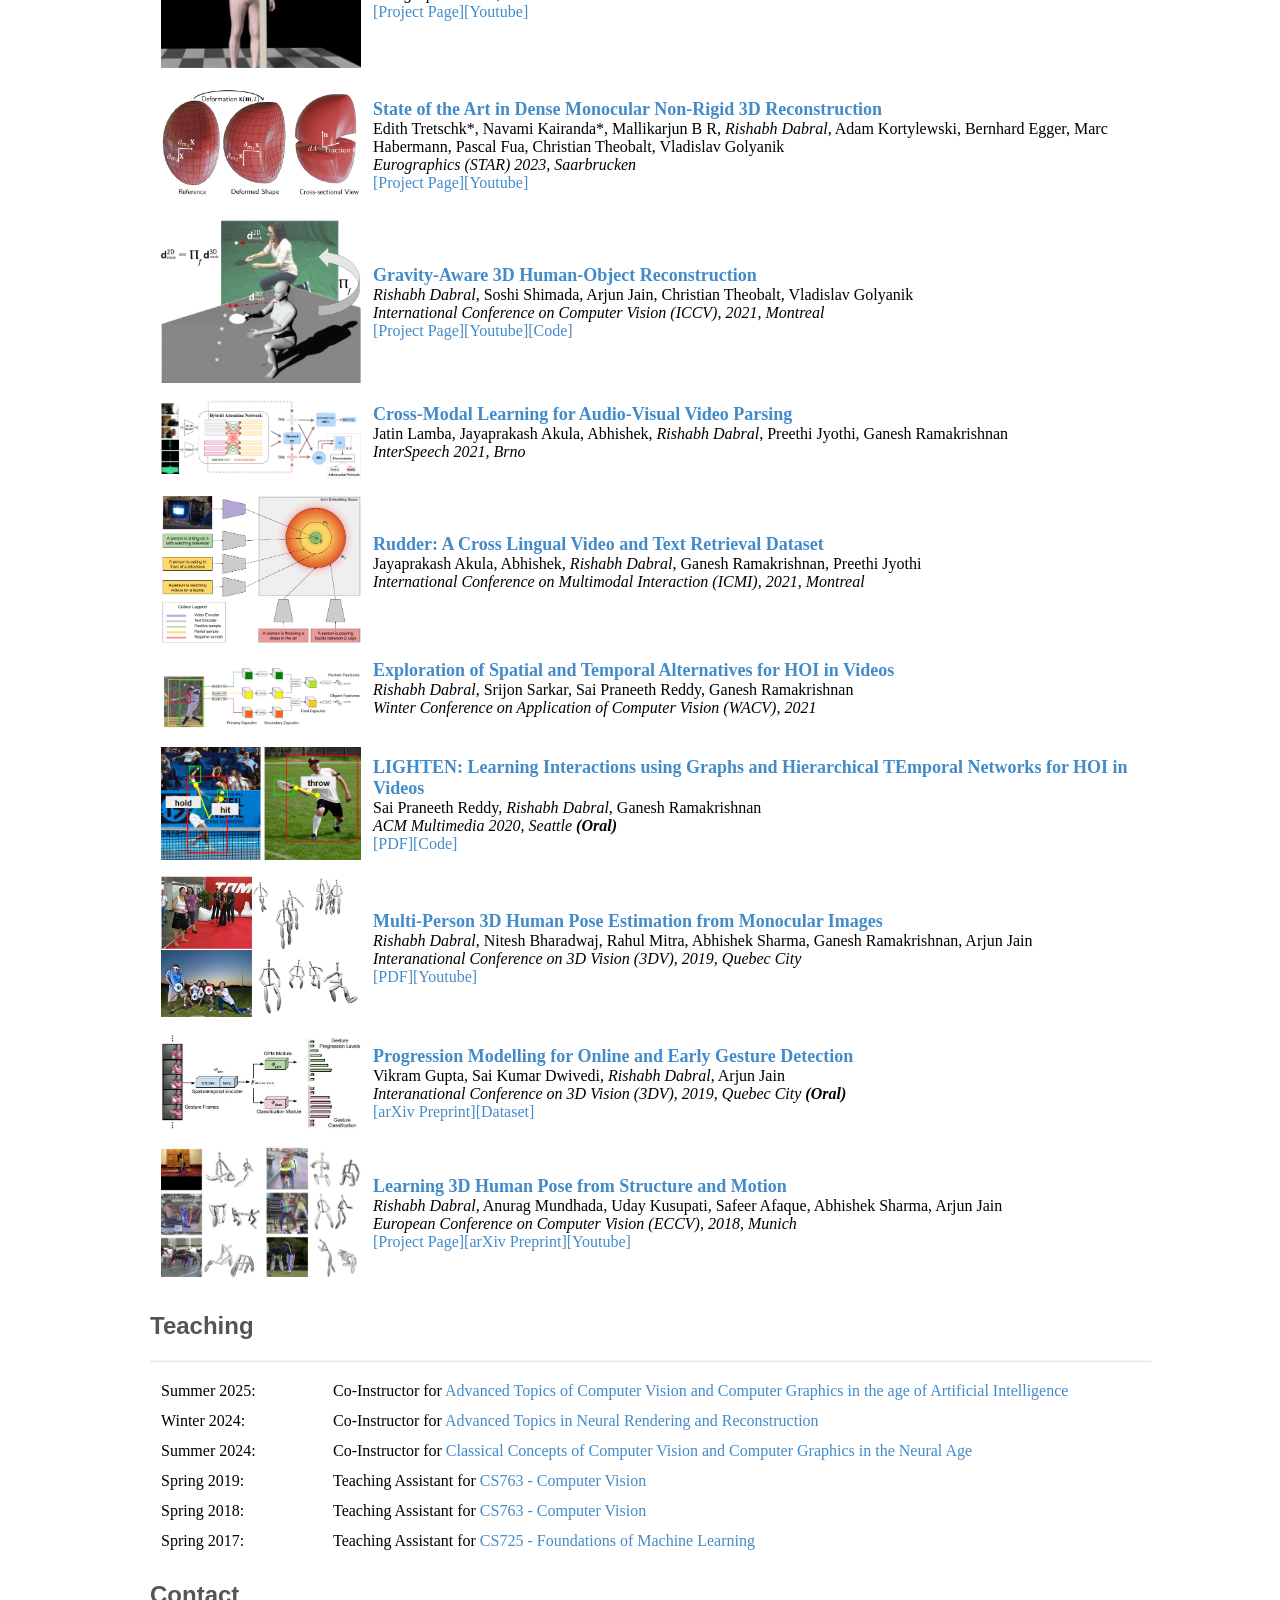
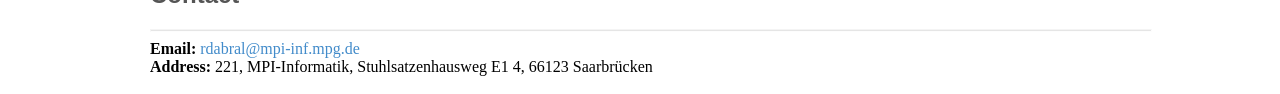
==== commit ddd99e1f: "status update" ====
--- a/index.html
+++ b/index.html
@@ -62,7 +62,7 @@
 					<td><img id="gif" src="./index_files/practilight.gif" width="200"></video></td>	
 					<td align="left"><a href="https://yoterel.github.io/PractiLight-project-page/"><font size="4"><b>PractiLight: Practical Light Control Using Foundational Diffusion Models</b></font></a><br>
 							Yotam Erel, <i>Rishabh Dabral</i>, Vladislav Golyanik, Amit H. Bermano, Christian Theobalt<br>
-							<i>Preprint</i><br>
+							<i>SIGGRAPH Asia Conference Track, 2025, Hong Kong</i><br>
 							<a href="https://yoterel.github.io/PractiLight-project-page/">[Project Page]</a><a href="https://arxiv.org/abs/2509.01837">[Arxiv]</a>
 							<br>
 					</td>							
@@ -71,7 +71,7 @@
 					<td><img id="image" src="./index_files/followmyhold.png" width="200"></td>		
 					<td align="left"><a href="https://aidilayce.github.io/FollowMyHold-page/"><font size="4"><b>Follow My Hold: Hand-Object Interaction Reconstruction through Geometric Guidance</b></font></a><br>
 							Ayce Idil Aytekin, Helge Rhodin, <i>Rishabh Dabral</i>, Christian Theobalt<br>
-							<i>Preprint</i><br>
+							<i>3D Vision (3DV) 2026, Vancouver</i><br>
 							<a href="https://aidilayce.github.io/FollowMyHold-page/">[Project Page]</a><a href="https://arxiv.org/pdf/2508.18213">[Arxiv]</a>
 							<a href="https://github.com/aidilayce/FollowMyHold">[Github]</a>
 							<br>
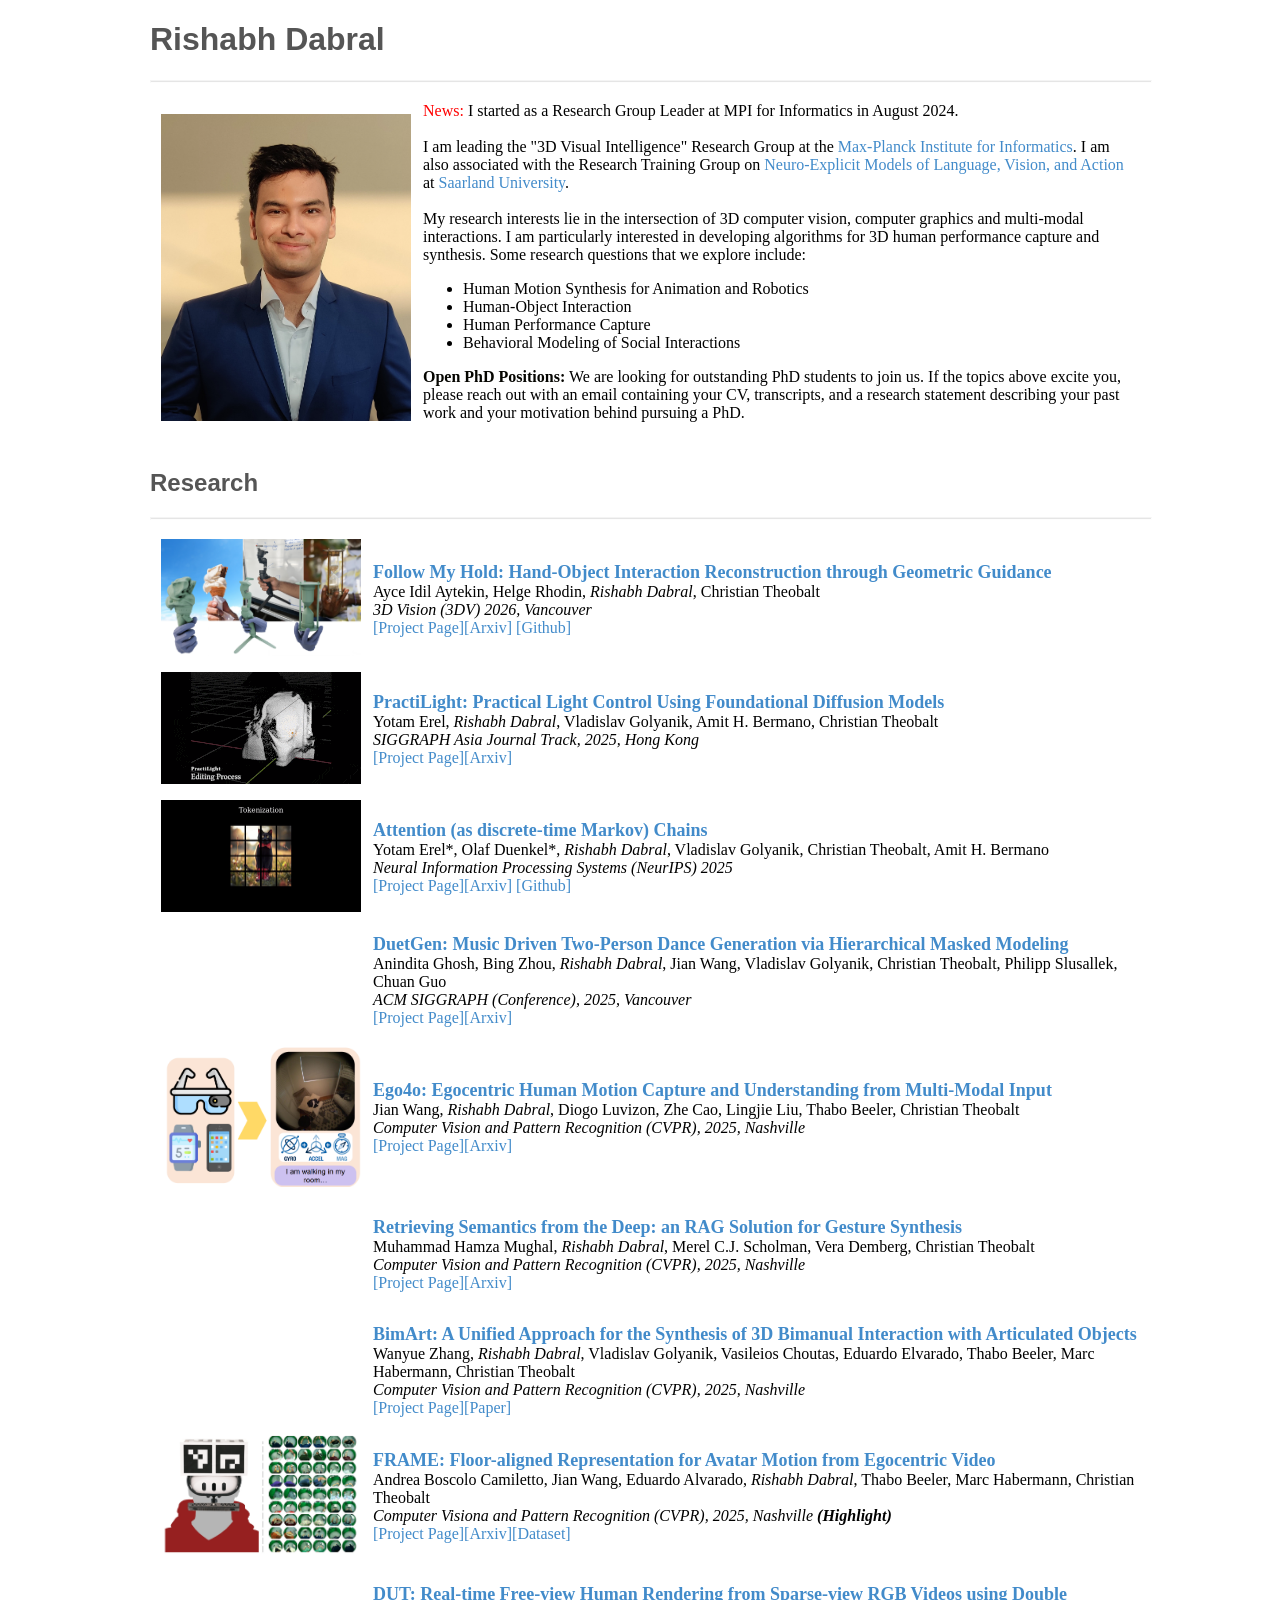
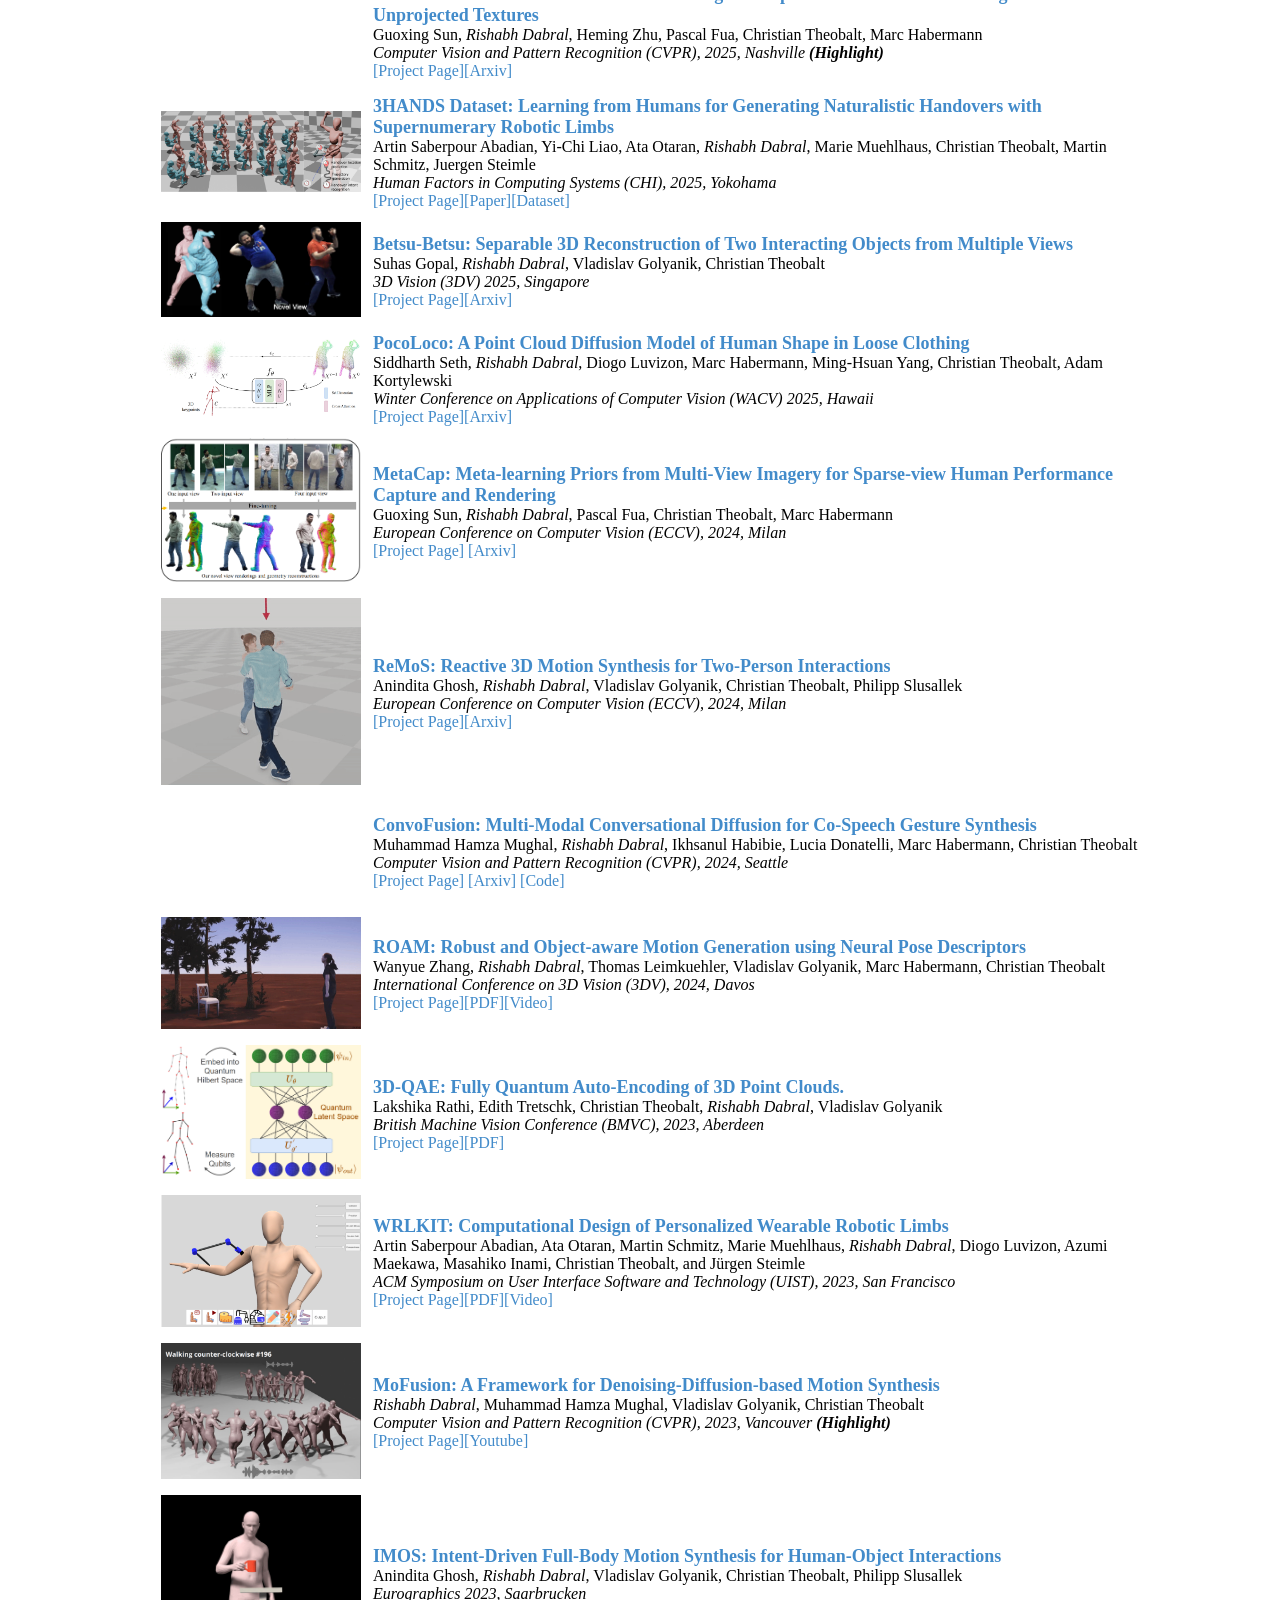
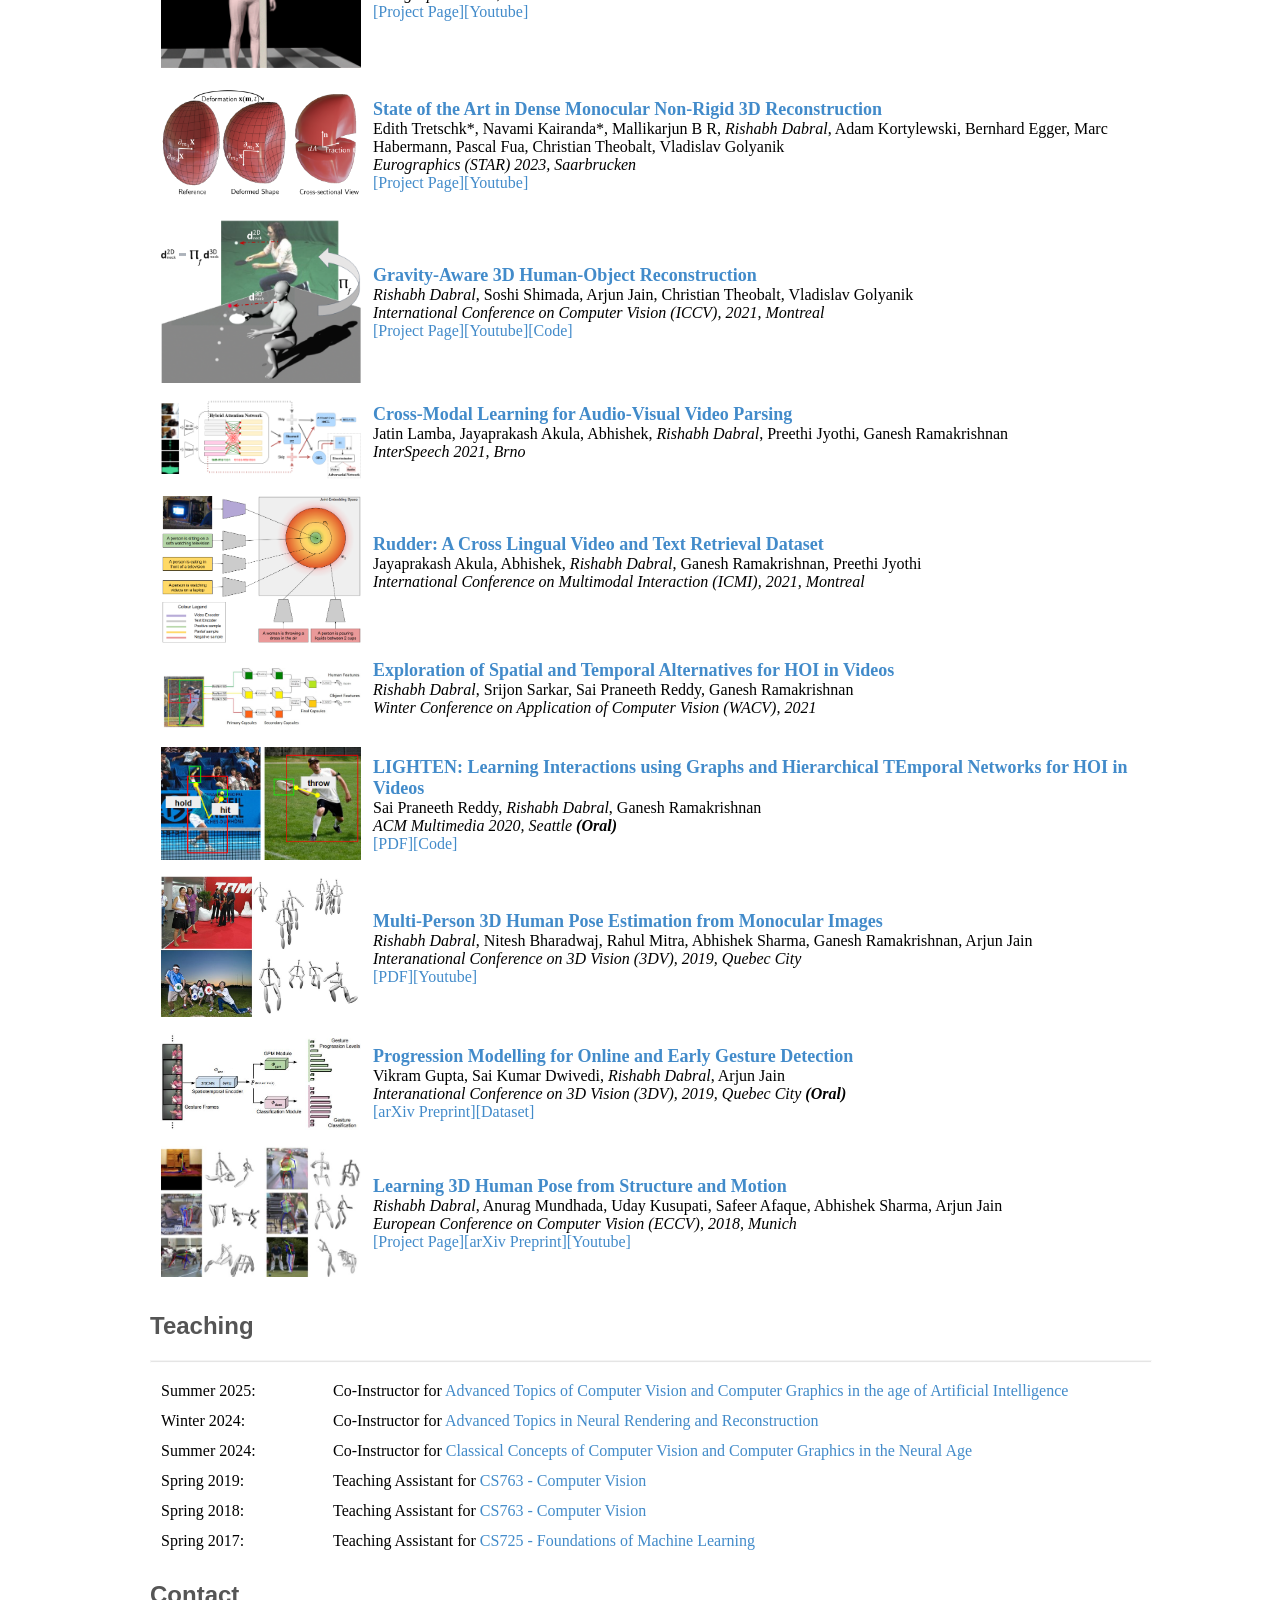
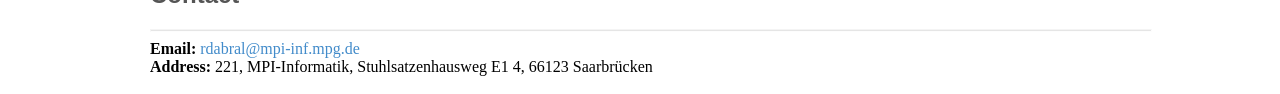
==== commit a8558460: "reshuffle" ====
--- a/index.html
+++ b/index.html
@@ -59,21 +59,21 @@
 		<table cellspacing="10">
 			<tbody> 
 				<tr>
-					<td><img id="gif" src="./index_files/practilight.gif" width="200"></video></td>	
-					<td align="left"><a href="https://yoterel.github.io/PractiLight-project-page/"><font size="4"><b>PractiLight: Practical Light Control Using Foundational Diffusion Models</b></font></a><br>
-							Yotam Erel, <i>Rishabh Dabral</i>, Vladislav Golyanik, Amit H. Bermano, Christian Theobalt<br>
-							<i>SIGGRAPH Asia Conference Track, 2025, Hong Kong</i><br>
-							<a href="https://yoterel.github.io/PractiLight-project-page/">[Project Page]</a><a href="https://arxiv.org/abs/2509.01837">[Arxiv]</a>
-							<br>
-					</td>							
-				</tr>
-				<tr>
 					<td><img id="image" src="./index_files/followmyhold.png" width="200"></td>		
 					<td align="left"><a href="https://aidilayce.github.io/FollowMyHold-page/"><font size="4"><b>Follow My Hold: Hand-Object Interaction Reconstruction through Geometric Guidance</b></font></a><br>
 							Ayce Idil Aytekin, Helge Rhodin, <i>Rishabh Dabral</i>, Christian Theobalt<br>
 							<i>3D Vision (3DV) 2026, Vancouver</i><br>
 							<a href="https://aidilayce.github.io/FollowMyHold-page/">[Project Page]</a><a href="https://arxiv.org/pdf/2508.18213">[Arxiv]</a>
 							<a href="https://github.com/aidilayce/FollowMyHold">[Github]</a>
+							<br>
+					</td>							
+				</tr>
+				<tr>
+					<td><img id="gif" src="./index_files/practilight.gif" width="200"></video></td>	
+					<td align="left"><a href="https://yoterel.github.io/PractiLight-project-page/"><font size="4"><b>PractiLight: Practical Light Control Using Foundational Diffusion Models</b></font></a><br>
+							Yotam Erel, <i>Rishabh Dabral</i>, Vladislav Golyanik, Amit H. Bermano, Christian Theobalt<br>
+							<i>SIGGRAPH Asia Journal Track, 2025, Hong Kong</i><br>
+							<a href="https://yoterel.github.io/PractiLight-project-page/">[Project Page]</a><a href="https://arxiv.org/abs/2509.01837">[Arxiv]</a>
 							<br>
 					</td>							
 				</tr>
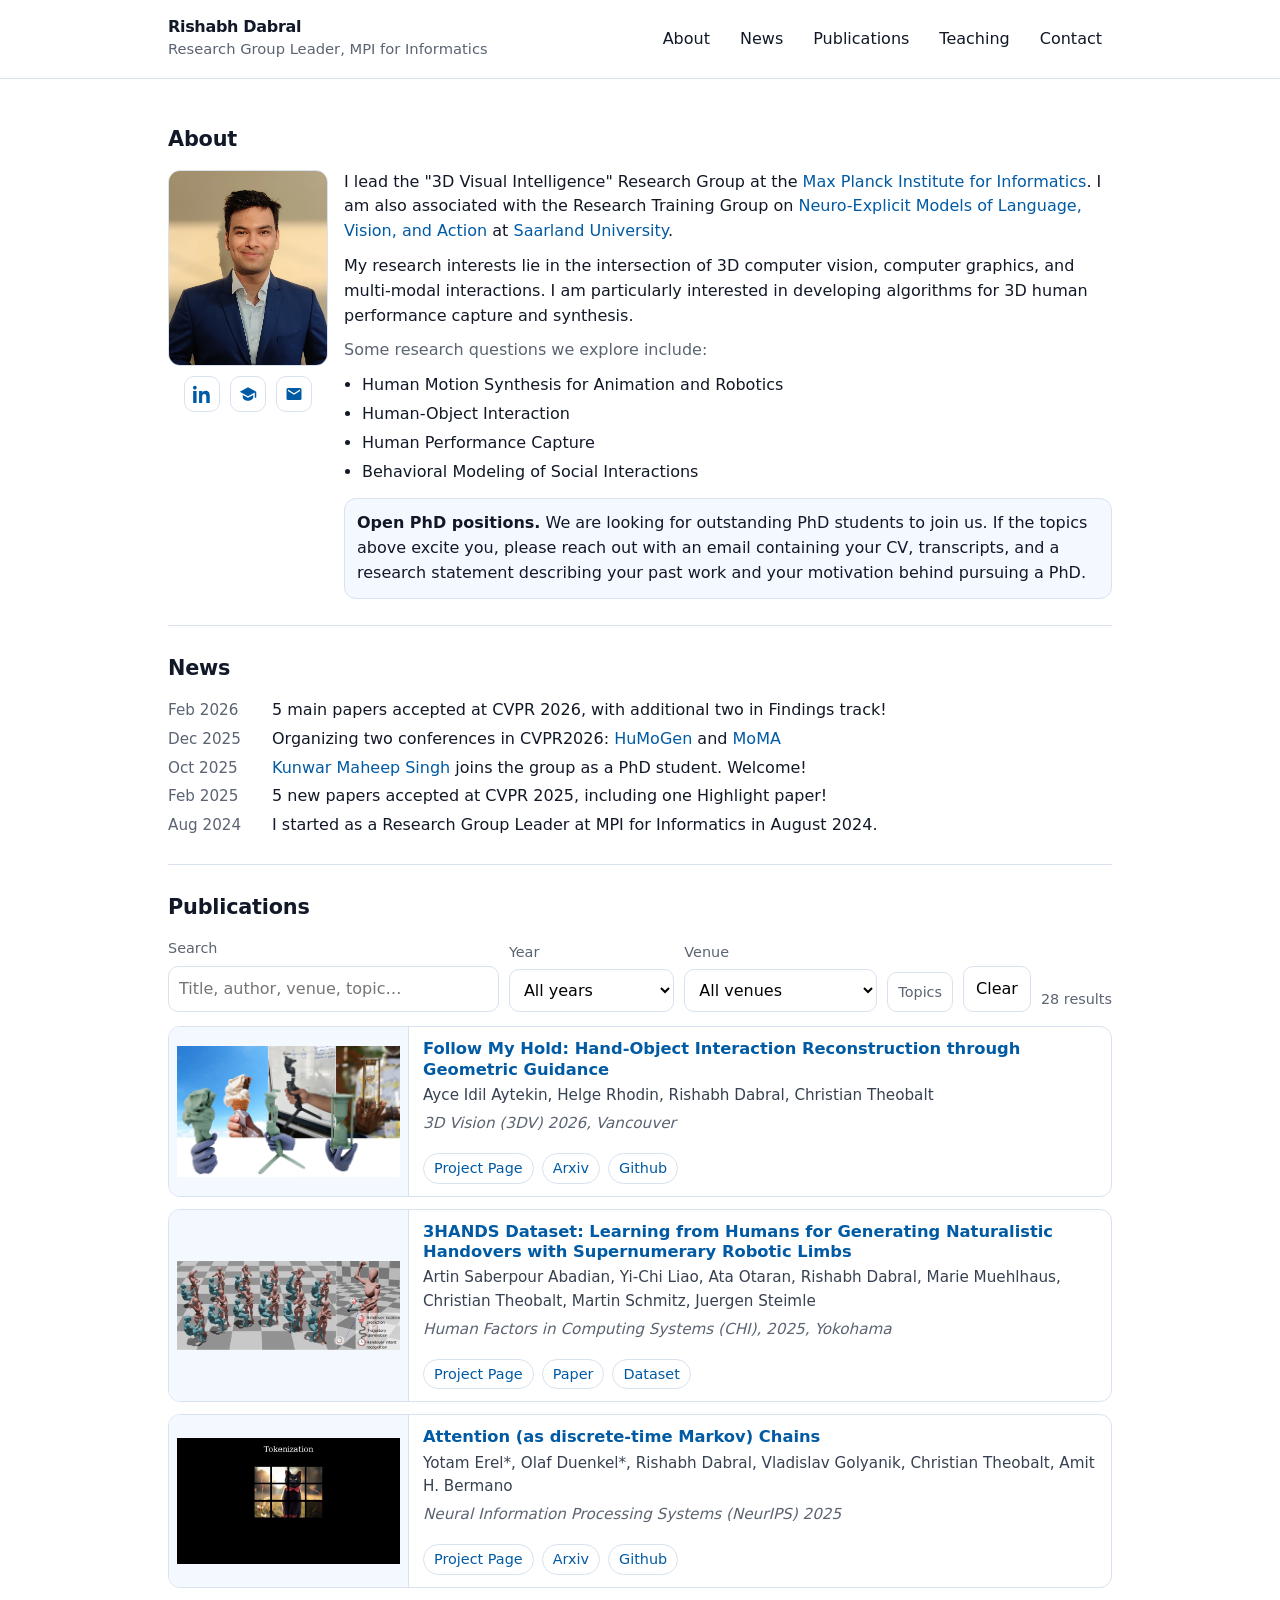
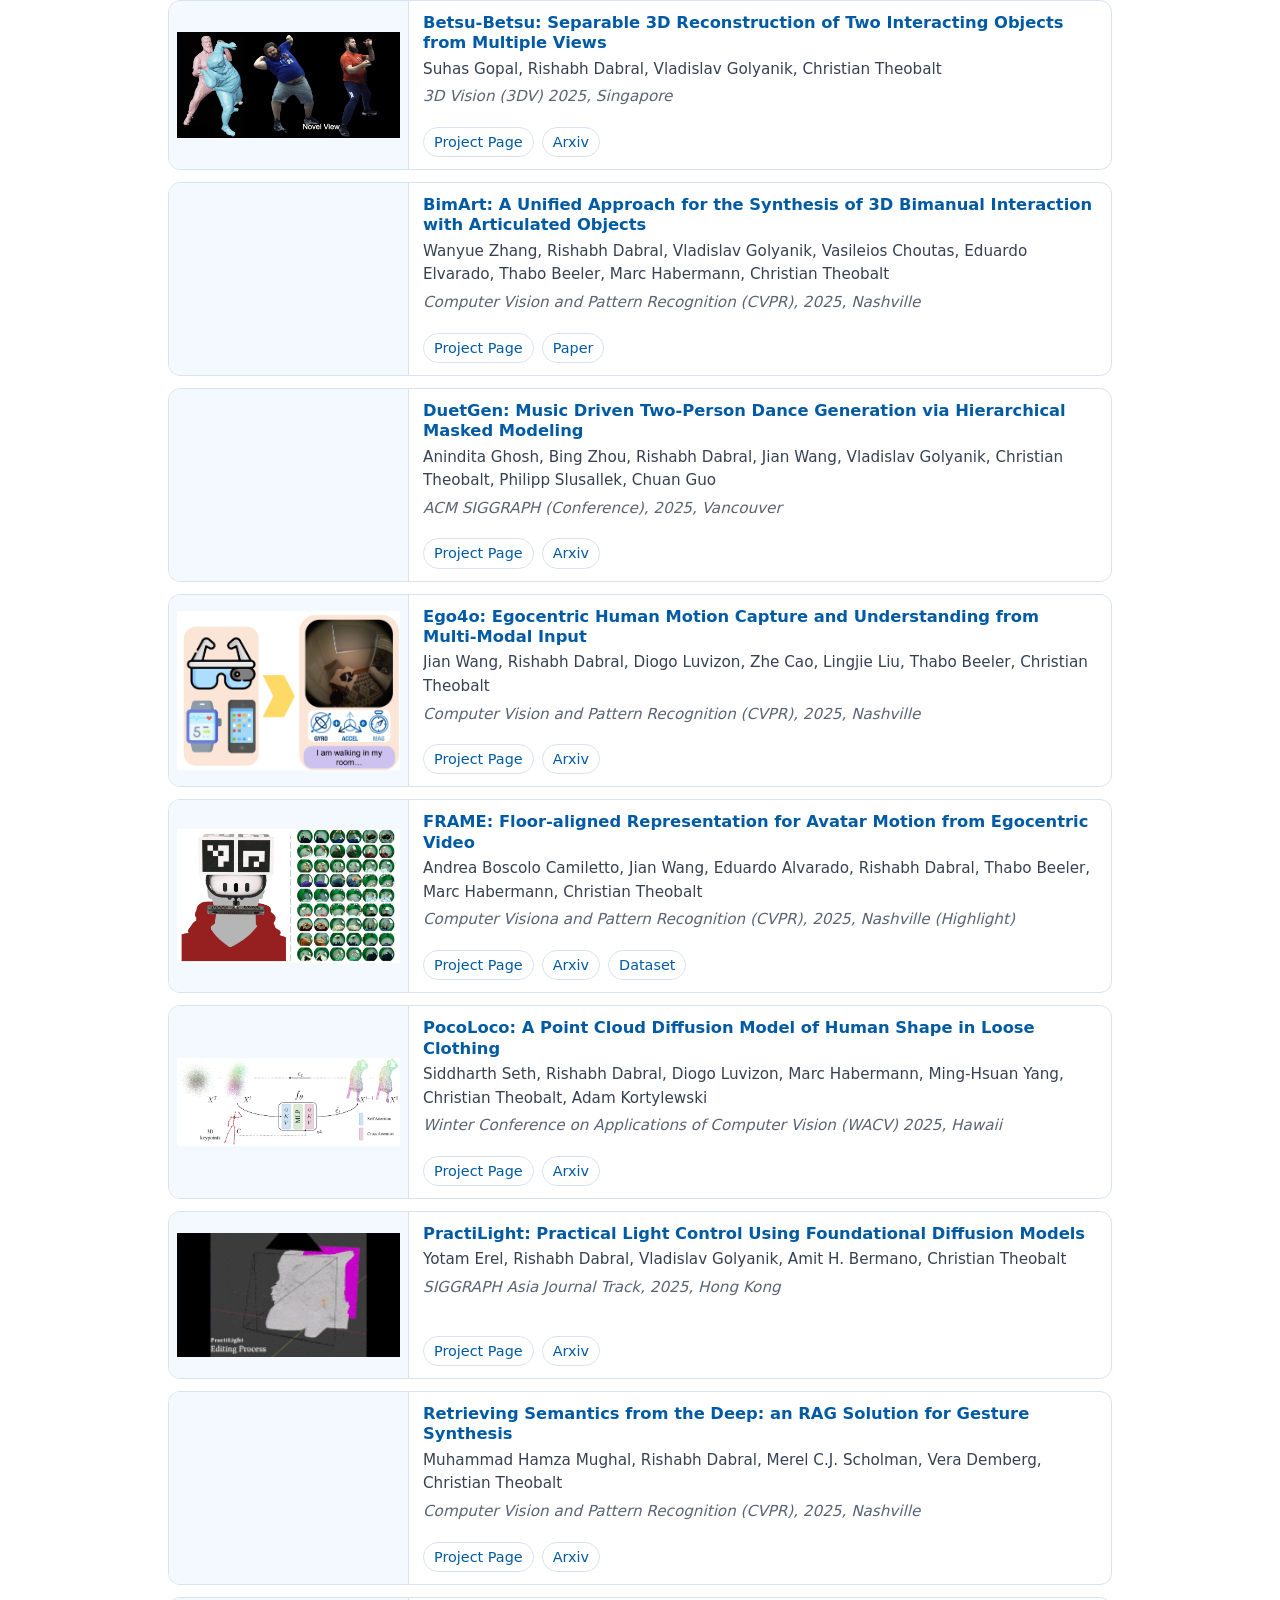
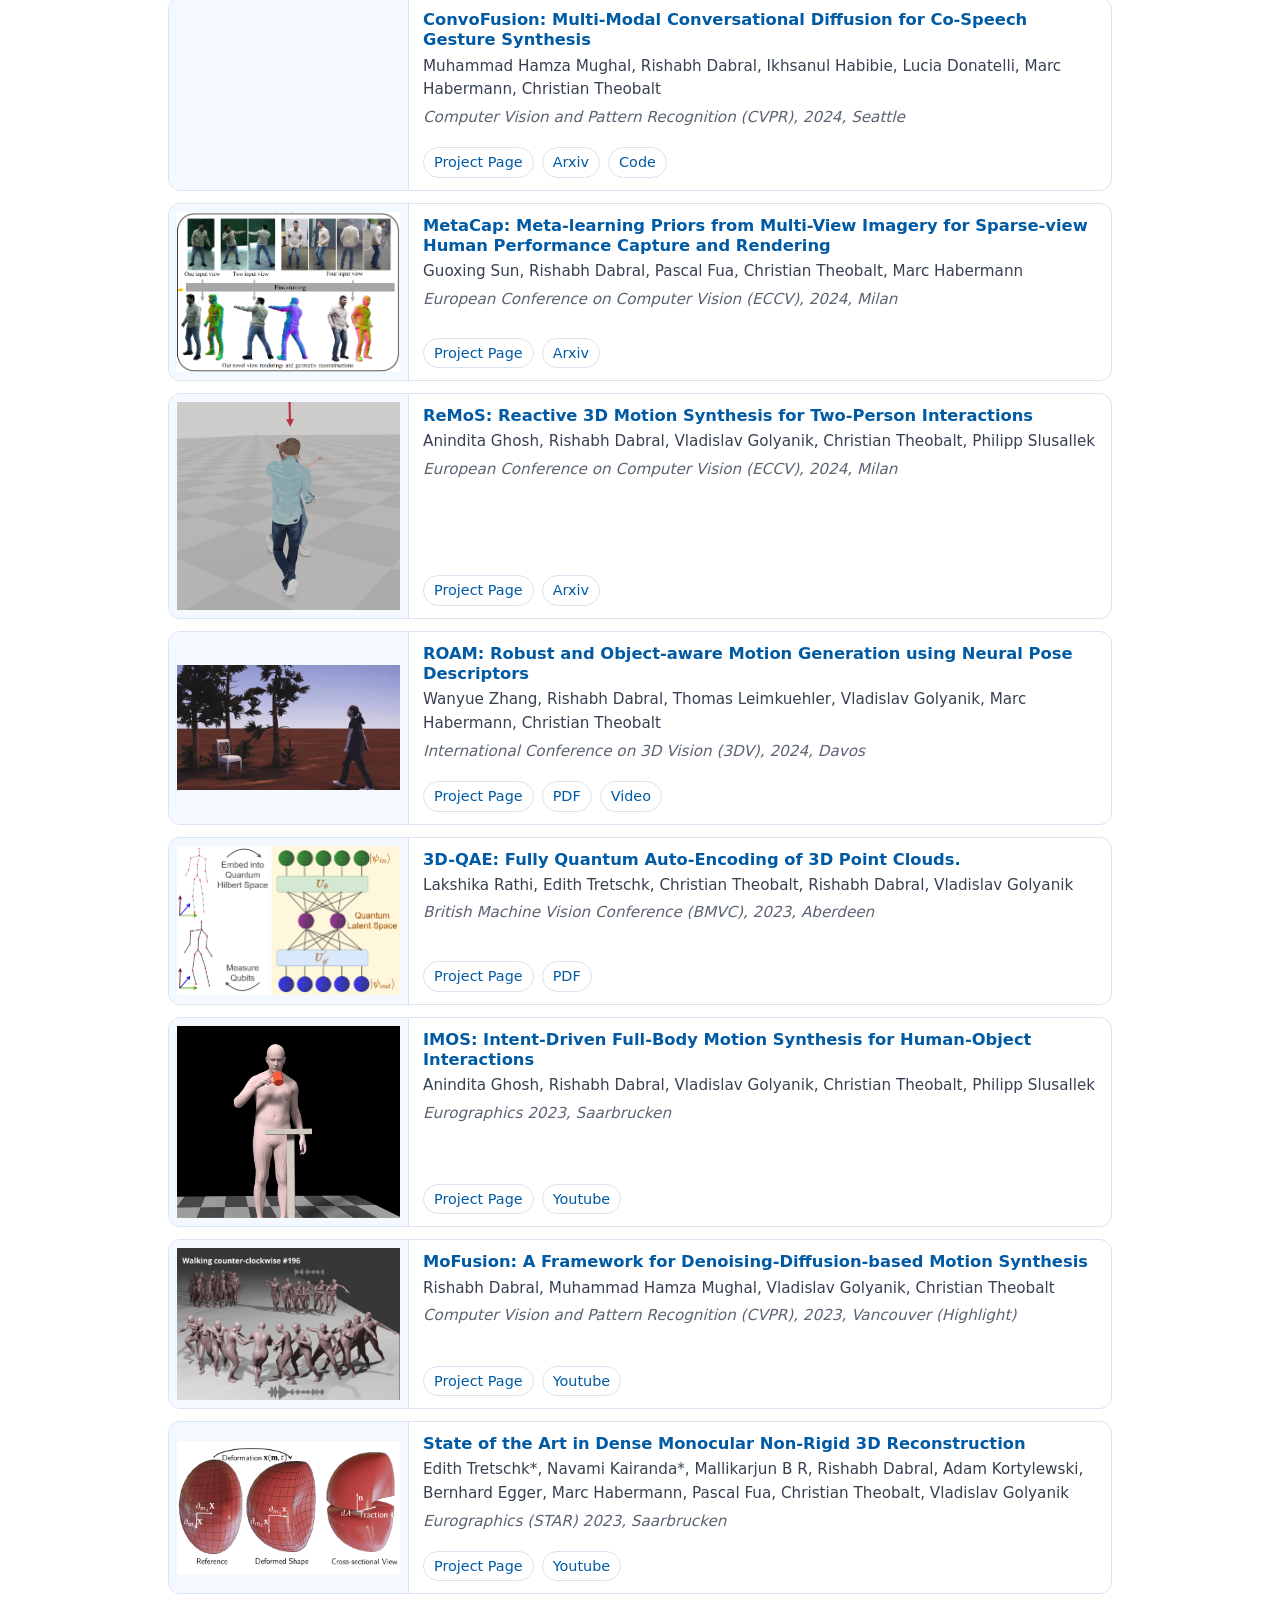
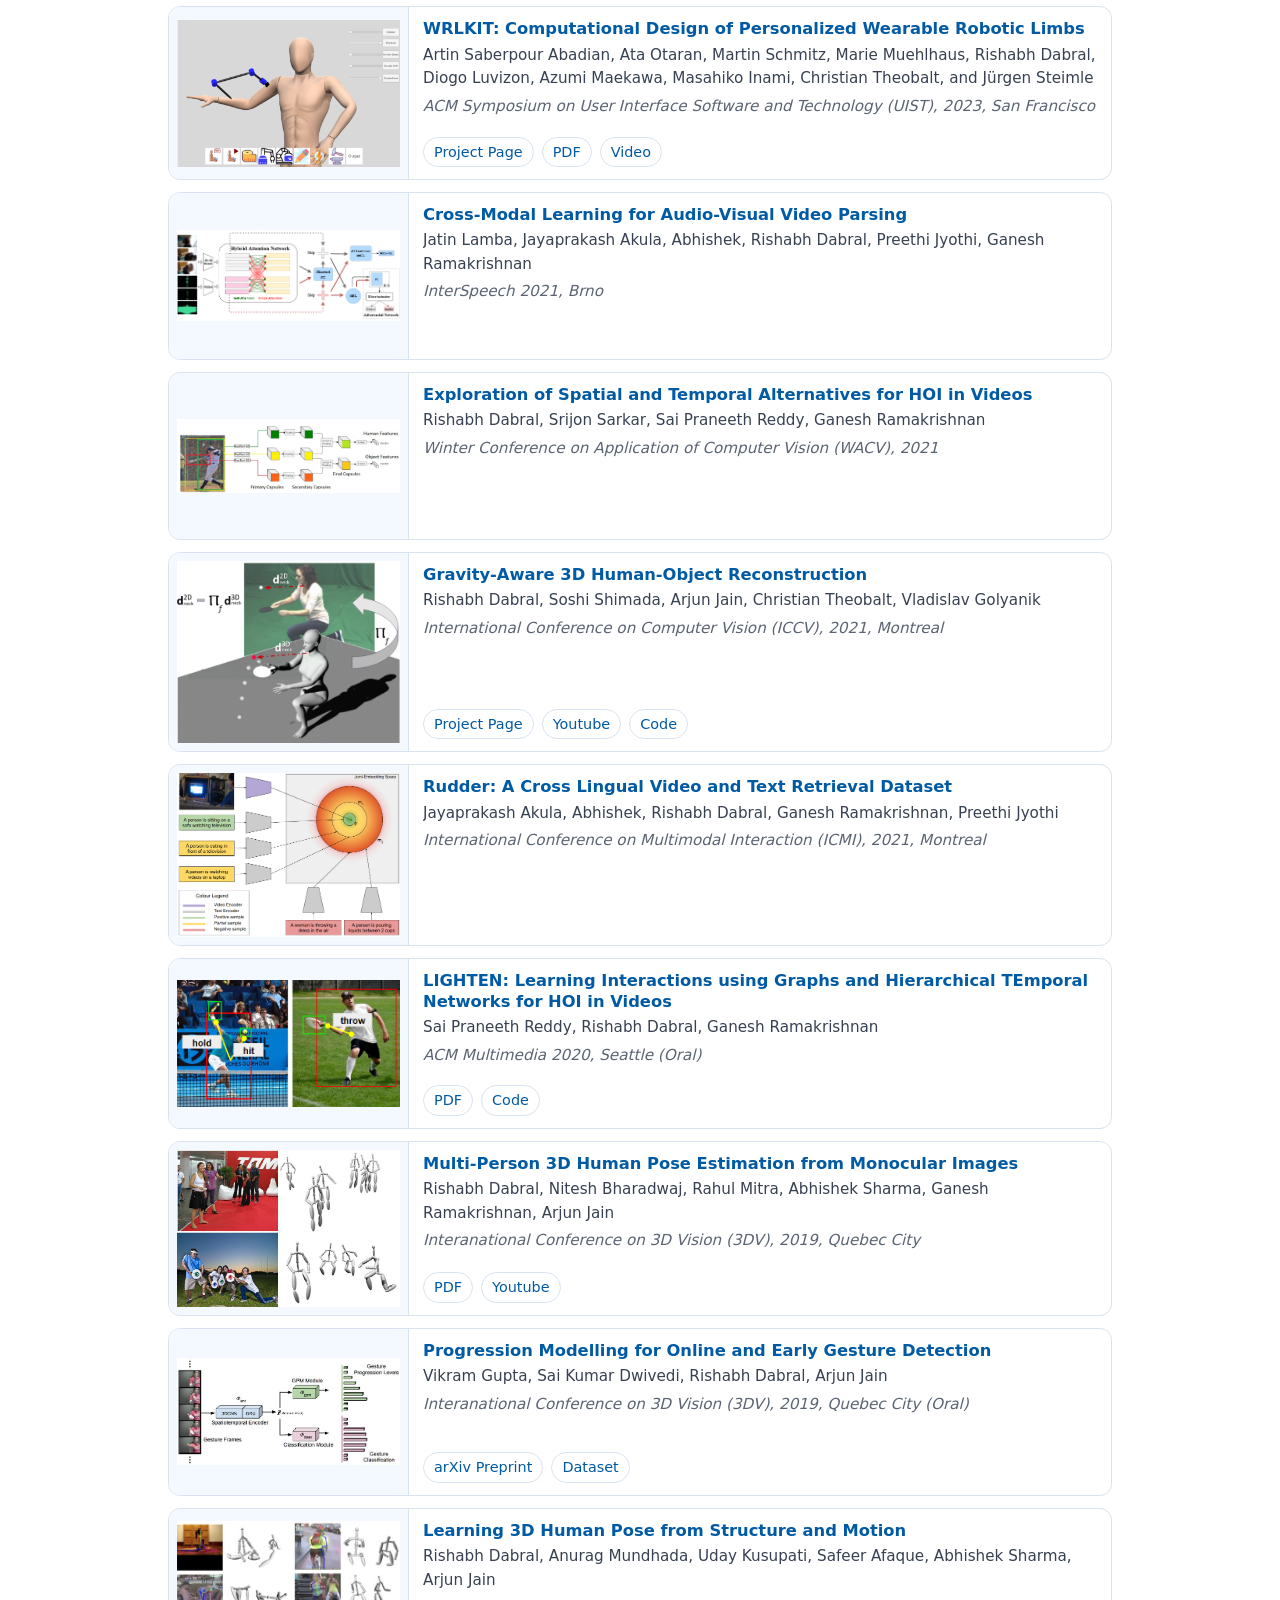
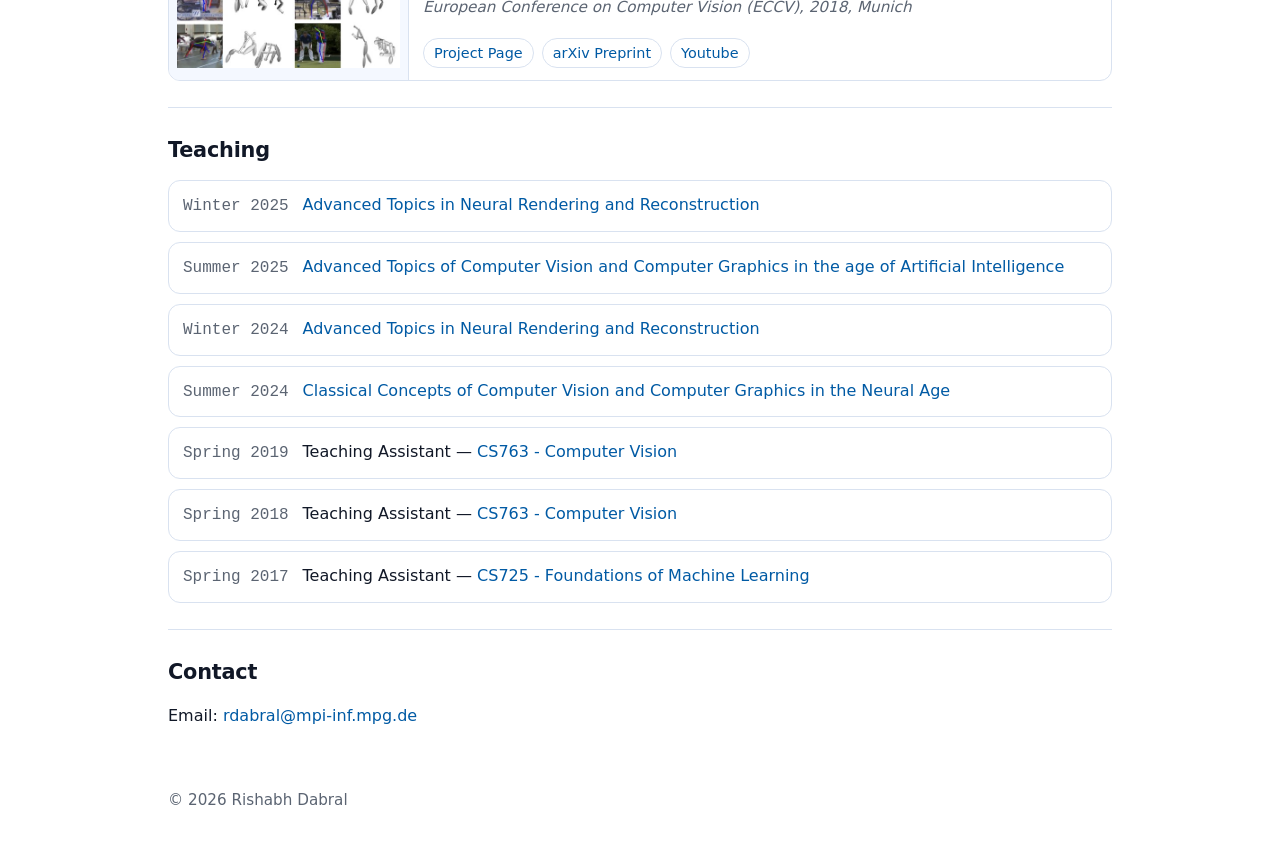
==== commit ae925e92: "Add recently copied site files and assets" ====
--- a/index.html
+++ b/index.html
@@ -1,430 +1,109 @@
-<!DOCTYPE html PUBLIC "-//W3C//DTD HTML 4.01//EN" "http://www.w3.org/TR/html4/strict.dtd">
+<!DOCTYPE html>
 
-<html style="direction: ltr;" lang="en-us">
-<head><meta http-equiv="Content-Type" content="text/html; charset=utf-8">  
-	
+<html lang="en">
+<head>
+<meta charset="utf-8"/>
+<meta content="width=device-width, initial-scale=1" name="viewport"/>
+<title>Rishabh Dabral</title>
+<meta content="Rishabh Dabral — 3D Visual Intelligence, human performance capture and synthesis." name="description"/>
+<link href="assets/favicon.svg" rel="icon" type="image/svg+xml"/>
+<link href="assets/style_mpi.css" rel="stylesheet"/>
+<style>
+  /* Social links under the About photo */
+  .about-photo-wrap{display:flex;flex-direction:column;align-items:center;gap:10px}
+  .about-social{display:flex;gap:10px;flex-wrap:wrap;justify-content:center}
+  .about-social .icon-link{
+    width:36px;height:36px;display:inline-flex;align-items:center;justify-content:center;
+    border:1px solid var(--border);border-radius:10px;background:transparent;text-decoration:none
+  }
+  .about-social .icon-link:hover{background:var(--soft)}
+  .about-social svg{width:18px;height:18px;fill:currentColor}
+  .about-email{font-size:.92rem;color:var(--muted);text-align:center;line-height:1.25}
+</style>
+</head>
+<body>
 
-	
-	<link href="./index_files/style.css" rel="stylesheet">
-	
+<a class="skip-link" href="#main">Skip to content</a>
 
-	
-	<title>Rishabh Dabral</title>
-	<meta name="author" content="Rishabh Dabral">
-	<meta name="description" content="Homepage of Rishabh Dabral">
-	<script type="text/javascript" src="./index_files/jquery_002.js.download"></script>
-	<script type="text/javascript" src="./index_files/hammer.js.download"></script>
-	<script type="text/javascript" src="./index_files/jquery.js.download"></script>
-	<script src="./index_files/jquery.js.download"></script>
-	<link rel="stylesheet" href="./index_files/images-compare.css">
-</head>
+<header class="site-header">
+  <div class="container header-inner">
+    <div class="brand" aria-label="Site">
+      <div class="brand-text">
+        <div class="brand-title">Rishabh Dabral</div>
+        <div class="brand-subtitle">Research Group Leader, MPI for Informatics</div>
+      </div>
+    </div>
 
+    <button class="nav-toggle" type="button" aria-label="Open menu" aria-expanded="false" aria-controls="site-nav">
+      <span class="nav-toggle-bars" aria-hidden="true"></span>
+    </button>
 
-<body>
-<table style="font-family: verdana" width="100%" cellspacing="0" cellpadding="0" border="0">
-<tbody><tr><td align="center">
-		<div style="text-align: left; margin-left: 20px; margin-top: 10px; width: 1000px;">
-		<h1>Rishabh Dabral</h1>
-		<span style="color: red;"></span> 
-		<hr>
-		
-	<table cellspacing="10">
-	<tbody width="60%"><tr>
-	<td><img id="image" src="./index_files/headshot2.png" width="250"></td>
-	<td>
-		<paragraph><font color="red">News:</font> I started as a Research Group Leader at MPI for Informatics in August 2024.</paragraph>
-		<br><br>
-		I am leading the "3D Visual Intelligence" Research Group at the <a href="https://www.mpi-inf.mpg.de/home/" target="_blank">Max-Planck Institute for Informatics</a>. 
-		I am also associated with the Research Training Group on <a href="https://www.neuroexplicit.org/" target="_blank">Neuro-Explicit Models of Language, Vision, and Action</a> at <a href="https://www.uni-saarland.de/en/home.html" target="_blank">Saarland University</a>.
-		<br><br>
-		My research interests lie in the intersection of 3D computer vision, computer graphics and multi-modal interactions. I am particularly interested in developing algorithms for 3D human performance capture and synthesis.
-		Some research questions that we explore include:<br>
-		<ul>
-			<li>Human Motion Synthesis for Animation and Robotics</li>
-			<li>Human-Object Interaction</li>
-			<li>Human Performance Capture</li>
-			<li>Behavioral Modeling of Social Interactions</li>
-		</ul>
-		<!-- Previously, I was a postdoc working with <a href="https://www.mpi-inf.mpg.de/departments/visual-computing-and-artificial-intelligence">Christian Theobalt</a>. I was a Ph.D. student in the <a href="https://www.cse.iitb.ac.in/">Department of Computer Science</a>, IIT Bombay where I was advised by <a href="http://arjunjain.co.in/" target="_blank">Arjun Jain</a> and <a href="https://www.cse.iitb.ac.in/~ganesh">Ganesh Ramakrishnan</a> on research topics revolving around human pose estimation from images/video. Prior to this, I spent 
-		four beautiful undergrad years at the Indian Institute of Information Technology <a href="https://www.iiitdmj.ac.in/" target="_blank">(IIIT)</a> Jabalpur.  <br><br> -->
-		<paragraph> <font color="#55"><b>Open PhD Positions:</b></font> We are looking for outstanding PhD students to join us. If the topics above excite you, please reach out with an email containing your CV, transcripts, and a research statement describing your past work and your motivation behind pursuing a PhD.</p>
-		
+    <nav id="site-nav" class="site-nav" aria-label="Primary">
+      <a href="#about">About</a>
+      <a href="#news">News</a>
+      <a href="#publications">Publications</a>
+      <a href="#teaching">Teaching</a>
+      <a href="#contact">Contact</a>
+    </nav>
+  </div>
+</header>
 
-		</td>
-	</tr></tbody></table>
-	
-	 
-	<h2>Research</h2>
-	<hr>     
-		<table cellspacing="10">
-			<tbody> 
-				<tr>
-					<td><img id="image" src="./index_files/followmyhold.png" width="200"></td>		
-					<td align="left"><a href="https://aidilayce.github.io/FollowMyHold-page/"><font size="4"><b>Follow My Hold: Hand-Object Interaction Reconstruction through Geometric Guidance</b></font></a><br>
-							Ayce Idil Aytekin, Helge Rhodin, <i>Rishabh Dabral</i>, Christian Theobalt<br>
-							<i>3D Vision (3DV) 2026, Vancouver</i><br>
-							<a href="https://aidilayce.github.io/FollowMyHold-page/">[Project Page]</a><a href="https://arxiv.org/pdf/2508.18213">[Arxiv]</a>
-							<a href="https://github.com/aidilayce/FollowMyHold">[Github]</a>
-							<br>
-					</td>							
-				</tr>
-				<tr>
-					<td><img id="gif" src="./index_files/practilight.gif" width="200"></video></td>	
-					<td align="left"><a href="https://yoterel.github.io/PractiLight-project-page/"><font size="4"><b>PractiLight: Practical Light Control Using Foundational Diffusion Models</b></font></a><br>
-							Yotam Erel, <i>Rishabh Dabral</i>, Vladislav Golyanik, Amit H. Bermano, Christian Theobalt<br>
-							<i>SIGGRAPH Asia Journal Track, 2025, Hong Kong</i><br>
-							<a href="https://yoterel.github.io/PractiLight-project-page/">[Project Page]</a><a href="https://arxiv.org/abs/2509.01837">[Arxiv]</a>
-							<br>
-					</td>							
-				</tr>
-				<tr>
-					<td><img id="gif" src="./index_files/ac.gif" width="200"></video></td>
+<main class="container" id="main">
+<!-- <section aria-label="Intro" class="intro">
+<h2>Rishabh Dabral</h2> -->
+<!-- <p>I lead the 3D Visual Intelligence group at MPI for Informatics. My work focuses on 3D human performance capture, synthesis, and multi-modal interactions.</p> -->
+ <!-- <p> Research Group Leader </Max Planck Institute for Informatics</p> -->
+<!-- </section> -->
+<section class="section about" id="about">
+<h2>About</h2>
+<div class="about-grid">
+<div class="about-photo-wrap">
+<img alt="Portrait photo of Rishabh Dabral" class="about-photo" src="media/headshot2.png"/>
+<div class="about-social" aria-label="Profile links">
+  <a class="icon-link" href="https://www.linkedin.com/in/rishabh-dabral-bb316095/" target="_blank" rel="noopener noreferrer" aria-label="LinkedIn" title="LinkedIn"><svg viewBox="0 0 24 24" aria-hidden="true"><path d="M4.98 3.5C4.98 4.88 3.87 6 2.5 6S0 4.88 0 3.5 1.12 1 2.5 1s2.48 1.12 2.48 2.5ZM.22 24h4.56V7.98H.22V24ZM8.09 7.98H12.46v2.19h.06c.61-1.16 2.1-2.38 4.32-2.38 4.62 0 5.47 3.04 5.47 6.99V24h-4.56v-7.74c0-1.85-.03-4.22-2.57-4.22-2.57 0-2.96 2.01-2.96 4.09V24H8.09V7.98Z"/></svg></a>
+  <a class="icon-link" href="https://scholar.google.com/citations?user=hLZNpkMAAAAJ" target="_blank" rel="noopener noreferrer" aria-label="Google Scholar" title="Google Scholar"><svg viewBox="0 0 24 24" aria-hidden="true"><path d="M12 3 1 9l11 6 9-4.91V17h2V9L12 3Zm0 14L5 13.27V16c0 2.76 3.13 5 7 5s7-2.24 7-5v-2.73L12 17Z"/></svg></a>
+  <a class="icon-link" href="mailto:rda%62ral%40mpi%2Di%6E%66.m%70g.de" aria-label="Email" title="Email"><svg viewBox="0 0 24 24" aria-hidden="true"><path d="M20 4H4a2 2 0 0 0-2 2v12a2 2 0 0 0 2 2h16a2 2 0 0 0 2-2V6a2 2 0 0 0-2-2Zm0 4-8 5L4 8V6l8 5 8-5v2Z"/></svg></a>
+</div>
 
-						
-					<td align="left"><a href="https://yoterel.github.io/attention_chains/"><font size="4"><b>Attention (as discrete-time Markov) Chains</b></font></a><br>
-							Yotam Erel*, Olaf Duenkel*, <i>Rishabh Dabral</i>, Vladislav Golyanik, Christian Theobalt, Amit H. Bermano<br>
-							<i>Neural Information Processing Systems (NeurIPS) 2025</i><br>
-							<a href="https://yoterel.github.io/attention_chains/">[Project Page]</a><a href="https://arxiv.org/abs/2507.17657">[Arxiv]</a>
-							<a href="https://github.com/yoterel/attention_chains_code">[Github]</a>
-							<br>
-					</td>							
-				</tr>
-				<tr>
-					<td><video  width="200" autoplay loop muted>
-						<source src="./index_files/Media8.mp4" type="video/mp4">
-						</video>
-					</td>
+</div>
+<div>
+<p>I lead the "3D Visual Intelligence" Research Group at the <a href="https://www.mpi-inf.mpg.de/home/" rel="noopener noreferrer" target="_blank">Max Planck Institute for Informatics</a>. I am also associated with the Research Training Group on <a href="https://www.neuroexplicit.org/" rel="noopener noreferrer" target="_blank">Neuro-Explicit Models of Language, Vision, and Action</a> at <a href="https://www.uni-saarland.de/en/home.html" rel="noopener noreferrer" target="_blank">Saarland University</a>.</p>
+<p>My research interests lie in the intersection of 3D computer vision, computer graphics, and multi-modal interactions. I am particularly interested in developing algorithms for 3D human performance capture and synthesis.</p>
+<p class="subtle">Some research questions we explore include:</p>
+<ul>
+<li>Human Motion Synthesis for Animation and Robotics</li><li>Human-Object Interaction</li><li>Human Performance Capture</li><li>Behavioral Modeling of Social Interactions</li>
+</ul>
+<div class="callout"><strong>Open PhD positions.</strong> We are looking for outstanding PhD students to join us. If the topics above excite you, please reach out with an email containing your CV, transcripts, and a research statement describing your past work and your motivation behind pursuing a PhD.</div>
+</div>
+</div>
+</section>
+<section class="section" id="news">
+<h2>News</h2>
+<ul class="news-list" id="news-list"><noscript>Enable JavaScript to see the latest news updates.</noscript></ul>
+</section>
+<section class="section" id="publications">
+<h2>Publications</h2><div class="pub-controls"><label class="control"><span>Search</span><input autocomplete="off" id="pub-search" placeholder="Title, author, venue, topic…" type="search"/></label><label class="control"><span>Year</span><select aria-label="Filter by year" id="pub-year"></select></label><label class="control"><span>Venue</span><select aria-label="Filter by venue" id="pub-venue"></select></label><details class="topic-details"><summary>Topics</summary><div class="topic-list" id="topic-list"></div></details><button class="btn-small" id="pub-clear" type="button">Clear</button><div aria-live="polite" class="pub-count" id="pub-count"></div></div><div aria-live="polite" class="pub-list" id="pub-list"></div>
 
-						
-					<td align="left"><a href="https://anindita127.github.io/DuetGen/"><font size="4"><b>DuetGen: Music Driven Two-Person Dance Generation via Hierarchical Masked Modeling</b></font></a><br>
-							Anindita Ghosh, Bing Zhou, <i>Rishabh Dabral</i>, Jian Wang, Vladislav Golyanik, Christian Theobalt, Philipp Slusallek, Chuan Guo<br>
-							<i>ACM SIGGRAPH (Conference), 2025, Vancouver</i><br>
-							<a href="https://anindita127.github.io/DuetGen/">[Project Page]</a><a href="https://arxiv.org/abs/2506.18680">[Arxiv]</a>
-							<br>
-					</td>							
-				</tr>
-				<tr>
-					<td><img id="image" src="./index_files/ego40.png" width="200"></td>		
-					<td align="left"><a href="https://jianwang-mpi.github.io/ego4o/"><font size="4"><b>Ego4o: Egocentric Human Motion Capture and Understanding from Multi-Modal Input</b></font></a><br>
-							Jian Wang, <i>Rishabh Dabral</i>, Diogo Luvizon, Zhe Cao, Lingjie Liu, Thabo Beeler, Christian Theobalt<br>
-							<i>Computer Vision and Pattern Recognition (CVPR), 2025, Nashville</i><br>
-							<a href="https://jianwang-mpi.github.io/ego4o/">[Project Page]</a><a href="https://arxiv.org/abs/2504.08449">[Arxiv]</a>
-							<br>
-					</td>							
-				</tr>
-				<tr>
-					<td><video  width="200" autoplay loop muted>
-						<source src="./index_files/rag_gesture.mp4" type="video/mp4">
-						</video>
-					</td>
-
-						
-					<td align="left"><a href="https://vcai.mpi-inf.mpg.de/projects/RAG-Gesture/"><font size="4"><b>Retrieving Semantics from the Deep: an RAG Solution for Gesture Synthesis</b></font></a><br>
-							Muhammad Hamza Mughal, <i>Rishabh Dabral</i>, Merel C.J. Scholman, Vera Demberg, Christian Theobalt<br>
-							<i>Computer Vision and Pattern Recognition (CVPR), 2025, Nashville</i><br>
-							<a href="https://vcai.mpi-inf.mpg.de/projects/RAG-Gesture/">[Project Page]</a><a href="https://arxiv.org/abs/2412.06786">[Arxiv]</a>
-							<br>
-					</td>							
-				</tr>
-				<tr>
-					<td><video  width="200" autoplay loop muted>
-						<source src="./index_files/bimart.mp4" type="video/mp4">
-						</video>
-					</td>
-
-						
-					<td align="left"><a href="https://vcai.mpi-inf.mpg.de/projects/bimart/"><font size="4"><b>BimArt: A Unified Approach for the Synthesis of 3D Bimanual Interaction with Articulated Objects</b></font></a><br>
-							Wanyue Zhang, <i>Rishabh Dabral</i>, Vladislav Golyanik, Vasileios Choutas, Eduardo Elvarado, Thabo Beeler, Marc Habermann, Christian Theobalt<br>
-							<i>Computer Vision and Pattern Recognition (CVPR), 2025, Nashville</i><br>
-							<a href="https://vcai.mpi-inf.mpg.de/projects/bimart/">[Project Page]</a><a href="./index_files/bimart.pdf">[Paper]</a>
-							<!-- <a href="https://vcai.mpi-inf.mpg.de/projects/ROAM/videos/main_video_website.mp4">[Video]</a> -->
-							<br>
-					</td>							
-				</tr>
-				<tr>
-					<td><img id="image" src="./index_files/frame_teaser.png" width="200"></td>
-
-						
-					<td align="left"><a href="https://vcai.mpi-inf.mpg.de/projects/FRAME/"><font size="4"><b>FRAME: Floor-aligned Representation for Avatar Motion from Egocentric Video</b></font></a><br>
-							Andrea Boscolo Camiletto, Jian Wang, Eduardo Alvarado, <i>Rishabh Dabral</i>, Thabo Beeler, Marc Habermann, Christian Theobalt<br>
-							<i>Computer Visiona and Pattern Recognition (CVPR), 2025, Nashville <b>(Highlight)</b></i><br>
-							<a href="https://vcai.mpi-inf.mpg.de/projects/FRAME/">[Project Page]</a><a href="https://arxiv.org/abs/2503.23094">[Arxiv]</a><a href="https://edmond.mpg.de/dataset.xhtml?persistentId=doi:10.17617/3.XARMQA&faces-redirect=true">[Dataset]</a>
-							<!-- <a href="https://vcai.mpi-inf.mpg.de/projects/ROAM/videos/main_video_website.mp4">[Video]</a> -->
-							<br>
-					</td>							
-				</tr>
-				<tr></tr>
-					<td><video  width="200"  autoplay loop muted>
-						<source src="./index_files/dut.mp4" type="video/mp4">
-						</video>
-					</td>
-
-						
-					<td align="left"><a href="https://vcai.mpi-inf.mpg.de/projects/DUT/"><font size="4"><b>DUT: Real-time Free-view Human Rendering from Sparse-view RGB Videos using Double Unprojected Textures</b></font></a><br>
-							Guoxing Sun, <i>Rishabh Dabral</i>, Heming Zhu, Pascal Fua, Christian Theobalt, Marc Habermann<br>
-							<i>Computer Vision and Pattern Recognition (CVPR), 2025, Nashville <b>(Highlight)</b></i><br>
-							<a href="https://vcai.mpi-inf.mpg.de/projects/DUT/">[Project Page]</a><a href="https://arxiv.org/pdf/2412.13183.pdf">[Arxiv]</a>
-							<!-- <a href="https://vcai.mpi-inf.mpg.de/projects/ROAM/videos/main_video_website.mp4">[Video]</a> -->
-							<br>
-					</td>							
-				</tr>
-
-				<tr>
-					<td><img id="image" src="./index_files/chi.png" width="200"></td>
-
-						
-					<td align="left"><a href="https://hci.cs.uni-saarland.de/projects/3hands/"><font size="4"><b>3HANDS Dataset: Learning from Humans for Generating Naturalistic Handovers with Supernumerary Robotic Limbs</b></font></a><br>
-							Artin Saberpour Abadian, Yi-Chi Liao, Ata Otaran, <i>Rishabh Dabral</i>, Marie Muehlhaus, Christian Theobalt, Martin Schmitz, Juergen Steimle<br>
-							<i>Human Factors in Computing Systems (CHI), 2025, Yokohama</i><br>
-							<a href="https://hci.cs.uni-saarland.de/projects/3hands/">[Project Page]</a><a href="https://hci.cs.uni-saarland.de/wp-content/uploads/projects/human_robot_interaction/3hands/saberpour_chi25_3hands.pdf">[Paper]</a><a href="https://hci.cs.uni-saarland.de/projects/3hands/">[Dataset]</a>
-							<!-- <a href="https://vcai.mpi-inf.mpg.de/projects/ROAM/videos/main_video_website.mp4">[Video]</a> -->
-							<br>
-					</td>							
-				</tr>
-
-				<tr>
-					<td><img id="image" src="./index_files/betsu_betsu_teaser.png" width="200"></td>
-
-						
-					<td align="left"><a href="https://vcai.mpi-inf.mpg.de/projects/separable-recon/"><font size="4"><b>Betsu-Betsu: Separable 3D Reconstruction of Two Interacting Objects from Multiple Views</b></font></a><br>
-							Suhas Gopal, <i>Rishabh Dabral</i>, Vladislav Golyanik, Christian Theobalt<br>
-							<i>3D Vision (3DV) 2025, Singapore</i><br>
-							<a href="https://vcai.mpi-inf.mpg.de/projects/separable-recon/">[Project Page]</a><a href="https://arxiv.org/pdf/2502.13968">[Arxiv]</a>
-							<!-- <a href="https://vcai.mpi-inf.mpg.de/projects/ROAM/videos/main_video_website.mp4">[Video]</a> -->
-							<br>
-					</td>							
-				</tr>
-				<tr>
-					<td><img id="image" src="./index_files/pocoloco.png" width="200"></td>
-
-						
-					<td align="left"><a href="https://vcai.mpi-inf.mpg.de/projects/pocoloco/"><font size="4"><b>PocoLoco: A Point Cloud Diffusion Model of Human Shape in Loose Clothing</b></font></a><br>
-							Siddharth Seth, <i>Rishabh Dabral</i>, Diogo Luvizon, Marc Habermann, Ming-Hsuan Yang, Christian Theobalt, Adam Kortylewski<br>
-							<i>Winter Conference on Applications of Computer Vision (WACV) 2025, Hawaii</i><br>
-							<a href="https://vcai.mpi-inf.mpg.de/projects/pocoloco/">[Project Page]</a><a href="https://arxiv.org/pdf/2411.04249">[Arxiv]</a>
-							<!-- <a href="https://vcai.mpi-inf.mpg.de/projects/ROAM/videos/main_video_website.mp4">[Video]</a> -->
-							<br>
-					</td>							
-				</tr>
-				<tr>
-					<td><img id="image" src="./index_files/metacap.png" width="200"></img></td>
-					<!-- <td><video autoplay muted width="200" loop>
-						<source src="./index_files/metacap.mp4" type="video/mp4"> -->
-					</td>
-
-						
-					<td align="left"><a href="https://vcai.mpi-inf.mpg.de/projects/MetaCap/"><font size="4"><b>	
-						MetaCap: Meta-learning Priors from Multi-View Imagery for Sparse-view Human Performance Capture and Rendering</b></font></a><br>
-							Guoxing Sun, <i>Rishabh Dabral</i>, Pascal Fua, Christian Theobalt, Marc Habermann<br>
-							<i>European Conference on Computer Vision (ECCV), 2024, Milan</i><br>
-							<a href="https://vcai.mpi-inf.mpg.de/projects/MetaCap/">[Project Page]</a>
-							<a href="https://arxiv.org/pdf/2403.18820.pdf">[Arxiv]</a>
-							<!-- <a href="https://vcai.mpi-inf.mpg.de/projects/ROAM/videos/main_video_website.mp4">[Video]</a> -->
-							<br>
-					</td>							
-				</tr>
-				<tr>
-					<td><img id="gif" src="./index_files/remos.gif" width="200"></video></td>
-
-						
-					<td align="left"><a href="https://vcai.mpi-inf.mpg.de/projects/remos/"><font size="4"><b>ReMoS: Reactive 3D Motion Synthesis for Two-Person Interactions</b></font></a><br>
-							Anindita Ghosh, <i>Rishabh Dabral</i>, Vladislav Golyanik, Christian Theobalt, Philipp Slusallek<br>
-							<i>European Conference on Computer Vision (ECCV), 2024, Milan</i><br>
-							<a href="https://vcai.mpi-inf.mpg.de/projects/remos/">[Project Page]</a><a href="https://arxiv.org/pdf/2311.17057.pdf">[Arxiv]</a>
-							<!-- <a href="https://vcai.mpi-inf.mpg.de/projects/ROAM/videos/main_video_website.mp4">[Video]</a> -->
-							<br>
-					</td>							
-				</tr>
-				<tr>
-					<!-- <td><img id="gif" src="./index_files/convofusion.gif" width="200"></video></td> -->
-					<td><video autoplay muted width="200" loop>
-						<source src="./index_files/convofusion.mp4" type="video/mp4">
-					</video></td>
-
-						
-					<td align="left"><a href="https://vcai.mpi-inf.mpg.de/projects/ConvoFusion/"><font size="4"><b>	
-						ConvoFusion: Multi-Modal Conversational Diffusion for Co-Speech Gesture Synthesis</b></font></a><br>
-							Muhammad Hamza Mughal, <i>Rishabh Dabral</i>, Ikhsanul Habibie, Lucia Donatelli, Marc Habermann, Christian Theobalt<br>
-							<i>Computer Vision and Pattern Recognition (CVPR), 2024, Seattle</i><br>
-							<a href="https://vcai.mpi-inf.mpg.de/projects/ConvoFusion/">[Project Page]</a>
-							<a href="https://arxiv.org/abs/2403.17936">[Arxiv]</a>
-							<a href="https://github.com/m-hamza-mughal/convofusion">[Code]</a>
-							<!-- <a href="https://vcai.mpi-inf.mpg.de/projects/ROAM/videos/main_video_website.mp4">[Video]</a> -->
-							<br>
-					</td>							
-				</tr>
-				<tr>
-					<td><img id="gif" src="./index_files/motion_result.gif" width="200"></td>
-						
-					<td align="left"><a href="https://vcai.mpi-inf.mpg.de/projects/ROAM/"><font size="4"><b>ROAM: Robust and Object-aware Motion Generation using Neural Pose Descriptors</b></font></a><br>
-							Wanyue Zhang, <i>Rishabh Dabral</i>, Thomas Leimkuehler, Vladislav Golyanik, Marc Habermann, Christian Theobalt<br>
-							<i>International Conference on 3D Vision (3DV), 2024, Davos</i><br>
-							<a href="http://vcai.mpi-inf.mpg.de/projects/ROAM/">[Project Page]</a><a href="./index_files/roam_compressed.pdf">[PDF]</a><a href="https://vcai.mpi-inf.mpg.de/projects/ROAM/videos/main_video_website.mp4">[Video]</a>
-							<br>
-					</td>							
-				</tr>
-				<tr>
-					<td><img id="gif" src="./index_files/3DQAE_v3.png" width="200"></td>
-						
-					<td align="left"><a href="https://4dqv.mpi-inf.mpg.de/QAE3D/"><font size="4"><b>3D-QAE: Fully Quantum Auto-Encoding of 3D Point Clouds.</b></font></a><br>
-							Lakshika Rathi, Edith Tretschk, Christian Theobalt, <i>Rishabh Dabral</i>, Vladislav Golyanik<br>
-							<i>British Machine Vision Conference (BMVC), 2023, Aberdeen</i><br>
-							<a href="https://4dqv.mpi-inf.mpg.de/QAE3D/">[Project Page]</a><a href="https://arxiv.org/pdf/2311.05604.pdf">[PDF]</a>
-							<br>
-					</td>
-					
-				</tr>
-				<tr>
-					<td><img id="gif" src="./index_files/wrlkit.png" width="200"></td>
-						
-					<td align="left"><a href="https://hci.cs.uni-saarland.de/projects/wrlkit/"><font size="4"><b>WRLKIT: Computational Design of Personalized Wearable Robotic Limbs</b></font></a><br>
-							Artin Saberpour Abadian, Ata Otaran, Martin Schmitz, Marie Muehlhaus, <i>Rishabh Dabral</i>, Diogo Luvizon, Azumi Maekawa, Masahiko Inami, Christian Theobalt, and Jürgen Steimle <br>
-							<i>ACM Symposium on User Interface Software and Technology (UIST), 2023, San Francisco</i><br>
-							<a href="https://hci.cs.uni-saarland.de/projects/wrlkit/">[Project Page]</a><a href="https://hci.cs.uni-saarland.de/wp-content/uploads/projects/human_robot_interaction/wrlkit/saberpour_uist23_wrlkit.pdf">[PDF]</a><a href="https://hci.cs.uni-saarland.de/wp-content/uploads/projects/human_robot_interaction/wrlkit/WRLKit.mp4">[Video]</a>
-							<br>
-					</td>
-					
-				</tr>
-				<tr>
-							<td><img id="image" src="./index_files/mofusion_teaser_website.png" width="200"></td>
-							<td align="left"><a href="https://vcai.mpi-inf.mpg.de/projects/MoFusion/"><font size="4"><b>MoFusion: A Framework for Denoising-Diffusion-based Motion Synthesis</b></font></a><br>
-									<i>Rishabh Dabral</i>, Muhammad Hamza Mughal, Vladislav Golyanik, Christian Theobalt<br>
-									<i>Computer Vision and Pattern Recognition (CVPR), 2023, Vancouver <b>(Highlight)</b></i> <br>
-									<a href="http://vcai.mpi-inf.mpg.de/projects/MoFusion/">[Project Page]</a><a href="https://youtu.be/Woo73Gy2jUg?si=XV4Ihyg4VvkZErE1">[Youtube]</a>
-									<br>
-							</td>
-							
-				</tr>
-				<tr>
-							<td><img id="gif" src="./index_files/imos_gif.gif" width="200"></td>
-							<td align="left"><a href="https://vcai.mpi-inf.mpg.de/projects/IMoS/"><font size="4"><b>IMOS: Intent-Driven Full-Body Motion Synthesis for Human-Object Interactions</b></font></a><br>
-									Anindita Ghosh, <i>Rishabh Dabral</i>, Vladislav Golyanik, Christian Theobalt, Philipp Slusallek<br>
-									<i>Eurographics 2023, Saarbrucken </i><br>
-									<a href="https://vcai.mpi-inf.mpg.de/projects/IMoS/">[Project Page]</a><a href="https://youtu.be/78TuOwJnFt8?si=M1fkCHRSTDBwjYlf">[Youtube]</a>
-									<br>
-							</td>
-							
-				</tr>
-				<tr>
-							<td><img id="image" src="./index_files/star_thumb.png" width="200"></td>
-							<td align="left"><a href="https://4dqv.mpi-inf.mpg.de/star_monocular_nr3d/"><font size="4"><b>State of the Art in Dense Monocular Non-Rigid 3D Reconstruction</b></font></a><br>
-									Edith Tretschk*, Navami Kairanda*, Mallikarjun B R, <i>Rishabh Dabral</i>, Adam Kortylewski, Bernhard Egger, Marc Habermann, Pascal Fua, Christian Theobalt, Vladislav Golyanik<br>
-									<i>Eurographics (STAR) 2023, Saarbrucken</i> 
-									<br>
-									<a href="https://4dqv.mpi-inf.mpg.de/star_monocular_nr3d/">[Project Page]</a><a href="https://youtu.be/y-o1jDGEIjE?si=NvH1128EXSDzJW6M">[Youtube]</a>
-									<br>
-							</td>
-							
-				</tr>
-				<!-- <tr>
-					<td><img id="image" src="./index_files/wacv23.png" width="200"></td>
-					<td align="left"><a href="https://openaccess.thecvf.com/content/WACV2023/html/Agarwal_Skew-Robust_Human-Object_Interactions_in_Videos_WACV_2023_paper.html"><font size="4"><b>Skew-Robust Human-Object Interactions in Videos</b></font></a><br>
-							Apoorva Agarwal, <i>Rishabh Dabral</i>, Arjun Jain, Ganesh Ramakrishnan<br>
-							<i>WACV 2023, Hawaii</i><br> 
-							<a href="https://openaccess.thecvf.com/content/WACV2023/papers/Agarwal_Skew-Robust_Human-Object_Interactions_in_Videos_WACV_2023_paper.pdf">[PDF]</a>
-							<br>
-							<br>
-					</td>
-		</tr>				 -->
-				<tr>
-							<td><img id="image" src="./index_files/gravicap.png" width="200"></td>
-							<td align="left"><a href="https://4dqv.mpi-inf.mpg.de/GraviCap/"><font size="4"><b>Gravity-Aware 3D Human-Object Reconstruction</b></font></a><br>
-									<i>Rishabh Dabral</i>, Soshi Shimada, Arjun Jain, Christian Theobalt, Vladislav Golyanik<br>
-									<i>International Conference on Computer Vision (ICCV), 2021, Montreal</i><br> 
-									<a href="https://4dqv.mpi-inf.mpg.de/GraviCap/">[Project Page]</a><a href="https://youtu.be/UsCOBNSBkqc?si=v9B_E95zNGBuH8sW">[Youtube]</a><a href="https://github.com/rishabhdabral/gravicap/tree/main">[Code]</a>
-									<br>
-							</td>
-				</tr>
-				<tr>
-							<td><img id="image" src="./index_files/interspeech_fig.png" width="200"></td>
-							<td align="left"><a href="https://www.cse.iitb.ac.in/~rdabral/#"><font size="4"><b>Cross-Modal Learning for Audio-Visual Video Parsing</b></font></a><br>
-									Jatin Lamba, Jayaprakash Akula, Abhishek, <i>Rishabh Dabral</i>, Preethi Jyothi, Ganesh Ramakrishnan<br>
-									<i>InterSpeech 2021, Brno</i><br> <br>
-							</td>
-				</tr>
-				<tr>
-							<td><img id="image" src="./index_files/icmi_fig.png" width="200"></td>
-							<td align="left"><a href="https://www.cse.iitb.ac.in/~rdabral/#"><font size="4"><b>Rudder: A Cross Lingual Video and Text Retrieval Dataset</b></font></a><br>
-									Jayaprakash Akula, Abhishek, <i>Rishabh Dabral</i>, Ganesh Ramakrishnan, Preethi Jyothi<br>
-									<i>International Conference on Multimodal Interaction (ICMI), 2021, Montreal</i><br> <br>
-							</td>
-				</tr>
-				<tr>
-							<td><img id="image" src="./index_files/wacv_fig.png" width="200"></td>
-							<td align="left"><a href="https://www.cse.iitb.ac.in/~rdabral/#"><font size="4"><b>Exploration of Spatial and Temporal Alternatives for HOI in Videos</b></font></a><br>
-									<i>Rishabh Dabral</i>, Srijon Sarkar, Sai Praneeth Reddy, Ganesh Ramakrishnan<br>
-									<i>Winter Conference on Application of Computer Vision (WACV), 2021</i><br> <br>
-							</td>
-				</tr>
-				<tr>
-							<td><img id="image" src="./index_files/teaser_mm.PNG" width="200"></td>
-							<td align="left"><a href="https://www.cse.iitb.ac.in/~rdabral/#"><font size="4"><b>LIGHTEN: Learning Interactions using Graphs and Hierarchical TEmporal Networks for HOI in Videos</b></font></a><br>
-									Sai Praneeth Reddy, <i>Rishabh Dabral</i>, Ganesh Ramakrishnan<br>
-									<i>ACM Multimedia 2020, Seattle <b>(Oral)</b></i><br>
-									<a href="https://www.cse.iitb.ac.in/~rdabral/docs/acm_lighten2.pdf">[PDF]</a><a href="https://github.com/praneeth11009/LIGHTEN-Learning-Interactions-with-Graphs-and-Hierarchical-TEmporal-Networks-for-HOI/">[Code]</a>
-									<br>
-							</td>
-				</tr>
-				<tr>
-							<td><img id="image" src="./index_files/3DV_19.jpg" width="200"></td>
-							<td align="left"><a href="https://www.cse.iitb.ac.in/~rdabral/#"><font size="4"><b>Multi-Person 3D Human Pose Estimation from Monocular Images</b></font></a><br>
-									<i>Rishabh Dabral</i>, Nitesh Bharadwaj, Rahul Mitra, Abhishek Sharma, Ganesh Ramakrishnan, Arjun Jain<br>
-									<i>Interanational Conference on 3D Vision (3DV), 2019, Quebec City</i><br>
-									<a href="https://www.cse.iitb.ac.in/~rdabral/docs/multi_person_3dv.pdf">[PDF]</a><a href="https://youtu.be/gZfa4oxQtdg">[Youtube]</a>
-									<br>
-							</td>
-				</tr>
-				<tr>
-							<td><img id="image" src="./index_files/3DV_19_GPM.JPG" width="200"></td>
-							<td align="left"><a href="https://www.cse.iitb.ac.in/~rdabral/#"><font size="4"><b>	Progression Modelling for Online and Early Gesture Detection</b></font></a><br>
-									Vikram Gupta, Sai Kumar Dwivedi, <i>Rishabh Dabral</i>, Arjun Jain<br>
-									<i>Interanational Conference on 3D Vision (3DV), 2019, Quebec City <b>(Oral)</b></i><br>
-									<a href="https://arxiv.org/pdf/1909.06672.pdf">[arXiv Preprint]</a><a href="https://github.com/vguptai/Neo-Nvidia-Annotations">[Dataset]</a>
-									<br>
-							</td>
-				</tr>
-				<tr>
-							<td><img id="image" src="./index_files/ECCV_18.jpg" width="200"><br></td>
-							<td align="left"><a href="http://www.cse.iitb.ac.in/~rdabral/3DPose"><font size="4"><b>Learning 3D Human Pose from Structure and Motion</b></font></a><br>
-									<i>Rishabh Dabral</i>, Anurag Mundhada, Uday Kusupati, Safeer Afaque, Abhishek Sharma, Arjun Jain<br>
-									<i>European Conference on Computer Vision (ECCV), 2018, Munich</i><br>
-									<a href="http://www.cse.iitb.ac.in/~rdabral/3DPose">[Project Page]</a><a href="https://arxiv.org/abs/1711.09250v2">[arXiv Preprint]</a><a href="https://youtu.be/FILdj0LuvjU">[Youtube]</a>
-							</td>
-				</tr>
-
-				
-			</tbody>
-		</table>
-
-	<h2>Teaching</h2>
-	<hr>
-	<table cellspacing="10">
-			<tbody>
-				<tr><td style="width: 160px">Summer 2025: </td><td>Co-Instructor for <a href="https://vcai.mpi-inf.mpg.de/teaching/vcai_seminar_2025/topics.html">Advanced Topics of Computer Vision and Computer Graphics in the age of Artificial Intelligence</a></td></tr>
-				<tr><td style="width: 160px">Winter 2024: </td><td>Co-Instructor for <a href="https://vcai.mpi-inf.mpg.de/teaching/vcai_lecture_WS2425/"">Advanced Topics in Neural Rendering and Reconstruction
-				</a></td></tr>
-				<tr><td style="width: 160px">Summer 2024: </td><td>Co-Instructor for <a href="https://vcai.mpi-inf.mpg.de/teaching/vcai_seminar_2024/topics.html">Classical Concepts of Computer Vision and
-					Computer Graphics in the Neural Age</a></td></tr>
-				<tr><td style="width: 160px">Spring 2019: </td><td>Teaching Assistant for <a href="https://github.com/cs763/Spring2019">CS763 - Computer Vision</a></td></tr>
-				<tr><td style="width: 160px">Spring 2018: </td><td>Teaching Assistant for <a href="https://github.com/cs763/Spring2018">CS763 - Computer Vision</a></td></tr>
-				<tr><td style="width: 160px">Spring 2017: </td><td>Teaching Assistant for <a href="https://www.cse.iitb.ac.in/~cs725/">CS725 - Foundations of Machine Learning</a></td></tr>
-			</tbody>
-		</table>
-		
-	<h2>Contact</h2><hr>
-	<b>Email:</b> <a href="mailto:rda%62ral%40mpi%2Di%6E%66.m%70g.de">rdabral@mpi-inf.mpg.de</a><br>
-	<b>Address:</b> 221, MPI-Informatik, Stuhlsatzenhausweg E1 4, 66123 Saarbrücken<br><br>
-	      
- 	    
-	</div>
-
-
-
-
-
-
-
-
-
-</td></tr></tbody></table>
-</body></html>
+</section>
+<section class="section" id="teaching">
+<h2>Teaching</h2>
+<ul class="teaching-list">
+<li><span class="when">Winter 2025</span> <a href="https://vcai.mpi-inf.mpg.de/teaching/vcai_lecture_SS26/" rel="noopener noreferrer" target="_blank">Advanced Topics in Neural Rendering and Reconstruction</a></li>
+<li><span class="when">Summer 2025</span> <a href="https://vcai.mpi-inf.mpg.de/teaching/vcai_seminar_2025/topics.html" rel="noopener noreferrer" target="_blank">Advanced Topics of Computer Vision and Computer Graphics in the age of Artificial Intelligence</a></li>
+<li><span class="when">Winter 2024</span> <a href="https://vcai.mpi-inf.mpg.de/teaching/vcai_lecture_WS2425/" rel="noopener noreferrer" target="_blank">Advanced Topics in Neural Rendering and Reconstruction</a></li>
+<li><span class="when">Summer 2024</span> <a href="https://vcai.mpi-inf.mpg.de/teaching/vcai_seminar_2024/topics.html" rel="noopener noreferrer" target="_blank">Classical Concepts of Computer Vision and Computer Graphics in the Neural Age</a></li>
+<li><span class="when">Spring 2019</span> Teaching Assistant — <a href="https://github.com/cs763/Spring2019" rel="noopener noreferrer" target="_blank">CS763 - Computer Vision</a></li>
+<li><span class="when">Spring 2018</span> Teaching Assistant — <a href="https://github.com/cs763/Spring2018" rel="noopener noreferrer" target="_blank">CS763 - Computer Vision</a></li>
+<li><span class="when">Spring 2017</span> Teaching Assistant — <a href="https://www.cse.iitb.ac.in/~cs725/" rel="noopener noreferrer" target="_blank">CS725 - Foundations of Machine Learning</a></li>
+</ul>
+</section>
+<section class="section" id="contact">
+<h2>Contact</h2>
+<p>Email: <a href="mailto:rda%62ral%40mpi%2Di%6E%66.m%70g.de">rdabral@mpi-inf.mpg.de</a></p>
+</section>
+<footer class="footer">
+<div>© 2026 Rishabh Dabral</div>
+</footer>
+</main>
+<script src="assets/site.js" defer></script></body>
+</html>
--- a/assets/style_mpi.css
+++ b/assets/style_mpi.css
@@ -0,0 +1,486 @@
+:root{
+  /* Max Planck Institute for Informatics inspired palette (experimental) */
+  --mpi-blue:#005AA4;
+  --mpi-blue-dark:#00467E;
+  --mpi-yellow:#F6C700;
+
+  --bg:#ffffff;
+  --text:#111827;
+  --muted:#5b6472;
+  --border:#d9e2f0;
+  --soft:#f4f8ff;
+
+  --link: var(--mpi-blue);
+  --link-hover: var(--mpi-blue-dark);
+
+  --maxw: 980px;
+  --radius: 12px;
+  --sans: ui-sans-serif, system-ui, -apple-system, Segoe UI, Roboto, Helvetica, Arial, "Apple Color Emoji","Segoe UI Emoji";
+}
+
+*{ box-sizing:border-box; }
+html{ scroll-behavior:smooth; }
+body{
+  margin:0;
+  font-family: var(--sans);
+  color: var(--text);
+  background: var(--bg);
+  line-height:1.55;
+
+::selection{ background: rgba(246,199,0,.45); }
+
+:focus-visible{
+  outline: 3px solid rgba(246,199,0,.75);
+  outline-offset: 2px;
+  border-radius: 8px;
+}
+
+}
+
+/* Accessibility */
+.skip-link{
+  position:absolute;
+  left: -999px;
+  top: 8px;
+  padding: 10px 12px;
+  border-radius: 10px;
+  border: 1px solid var(--border);
+  background: #fff;
+  color: var(--text);
+  z-index: 1000;
+}
+.skip-link:focus{ left: 12px; border-color: rgba(0,90,164,.45); }
+
+/* Header (minimal, responsive) */
+.site-header{
+  position: sticky;
+  top: 0;
+  z-index: 50;
+  background: rgba(255,255,255,.92);
+  border-bottom: 1px solid var(--border);
+  backdrop-filter: blur(8px);
+}
+
+.header-inner{
+  display:flex;
+  align-items:center;
+  justify-content: space-between;
+  gap: 12px;
+  padding-top: 12px;
+  padding-bottom: 12px;
+  position: relative;
+}
+
+.brand-title{
+  font-weight: 720;
+  letter-spacing: -0.02em;
+  line-height: 1.1;
+}
+.brand-subtitle{
+  font-size: .92rem;
+  color: var(--muted);
+  margin-top: 2px;
+}
+
+.site-nav{
+  display:flex;
+  align-items:center;
+  gap: 10px;
+}
+
+.site-nav a{
+  text-decoration:none;
+  color: var(--text);
+  padding: 6px 10px;
+  border-radius: 999px;
+}
+.site-nav a:hover{ background: rgba(0,90,164,.08); text-decoration:none; }
+
+.nav-toggle{
+  display:none;
+  border: 1px solid var(--border);
+  background: #fff;
+  border-radius: 10px;
+  padding: 10px 11px;
+  cursor: pointer;
+}
+.nav-toggle:hover{ background: rgba(0,90,164,.06); }
+
+.nav-toggle-bars{
+  display:block;
+  width: 18px;
+  height: 12px;
+  position: relative;
+}
+.nav-toggle-bars::before,
+.nav-toggle-bars::after{
+  content:"";
+  position:absolute;
+  left:0;
+  right:0;
+  height:2px;
+  background: var(--text);
+  border-radius: 999px;
+}
+.nav-toggle-bars::before{ top: 1px; box-shadow: 0 5px 0 0 var(--text); }
+.nav-toggle-bars::after{ bottom: 1px; }
+
+section{ scroll-margin-top: 84px; }
+
+a{ color: var(--link); text-decoration: none; }
+a:hover{ text-decoration: none; color: var(--link-hover); }
+
+.container{
+  max-width: var(--maxw);
+  margin: 0 auto;
+  padding: 18px;
+}
+
+.intro{
+  padding-top: 26px;
+  padding-bottom: 18px;
+}
+
+h1{
+  font-size: clamp(1.9rem, 4vw, 2.5rem);
+  letter-spacing: -0.02em;
+  margin: 0;
+}
+
+.intro p{
+  margin: .7rem 0 0 0;
+  max-width: 75ch;
+  color: var(--muted);
+  font-size: 1.02rem;
+}
+
+.section{
+  padding: 26px 0;
+  border-top: 1px solid var(--border);
+}
+.section:first-of-type{
+  border-top: 0;
+}
+
+h2{
+  font-size: 1.3rem;
+  margin: 0 0 14px 0;
+  letter-spacing: -0.01em;
+}
+
+.about-grid{
+  display:grid;
+  grid-template-columns: 160px 1fr;
+  gap: 16px;
+  align-items: start;
+}
+
+.about-photo{
+  width: 160px;
+  height: auto;
+  border-radius: var(--radius);
+  border: 1px solid var(--border);
+  display:block;
+}
+
+.about p{ margin: 0 0 10px 0; }
+.about ul{ margin: 8px 0 0 18px; padding:0; }
+.about li{ margin: 4px 0; }
+
+.subtle{
+  color: var(--muted);
+}
+
+.callout{
+  margin-top: 14px;
+  padding: 12px 12px;
+  border: 1px solid var(--border);
+  border-radius: var(--radius);
+  background: var(--soft);
+}
+
+.news-list{
+  list-style:none;
+  padding:0;
+  margin:0;
+  display:grid;
+  gap: 4px;
+}
+
+.news-item{
+  display:flex;
+  gap: 12px;
+  align-items: baseline;
+}
+
+.news-date{
+  color: var(--muted);
+  min-width: 92px;
+  font-size: .95rem;
+}
+
+.pub-controls{
+  display: grid;
+  grid-template-columns: 1.2fr .6fr .7fr auto auto auto;
+  gap: 10px;
+  align-items: end;
+  margin: 12px 0 14px 0;
+}
+
+.control{
+  display: grid;
+  gap: 6px;
+  min-width: 0;
+}
+
+.control span{
+  font-size: .9rem;
+  color: var(--muted);
+}
+
+.control input,
+.control select{
+  width: 100%;
+  border: 1px solid var(--border);
+  border-radius: 10px;
+  padding: 10px 10px;
+  background: #fff;
+  font: inherit;
+  min-width: 0;
+}
+
+.topic-details{
+  border: 1px solid var(--border);
+  border-radius: 10px;
+  background: #fff;
+  padding: 8px 10px;
+  height: fit-content;
+}
+.topic-details > summary{
+  cursor: pointer;
+  list-style: none;
+  color: var(--muted);
+  font-size: .9rem;
+}
+.topic-details > summary::-webkit-details-marker{ display:none; }
+
+.topic-list{
+  display: grid;
+  grid-template-columns: 1fr;
+  gap: 6px;
+  margin-top: 10px;
+  max-height: 220px;
+  overflow: auto;
+  padding-right: 6px;
+}
+
+.topic-item{
+  display: flex;
+  gap: 8px;
+  align-items: center;
+  font-size: .95rem;
+  color: #111827;
+  user-select: none;
+}
+.topic-item input{ transform: translateY(1px); }
+
+.btn-small{
+  border: 1px solid var(--border);
+  background: #fff;
+  border-radius: 10px;
+  padding: 10px 12px;
+  font: inherit;
+  cursor: pointer;
+  height: fit-content;
+}
+.btn-small:hover{ background: var(--soft); }
+
+.pub-count{
+  color: var(--muted);
+  font-size: .9rem;
+  white-space: nowrap;
+  height: fit-content;
+  padding-bottom: 2px;
+}
+
+@media (max-width: 900px){
+  .pub-controls{
+    grid-template-columns: 1fr 1fr;
+    grid-auto-rows: auto;
+    align-items: end;
+  }
+  .topic-details{ grid-column: 1 / -1; }
+  .pub-count{ grid-column: 1 / -1; }
+}
+
+@media (max-width: 720px){
+  .nav-toggle{ display:block; }
+  .site-nav{
+    display:none;
+    position:absolute;
+    top: calc(100% + 10px);
+    left: 18px;
+    right: 18px;
+    flex-direction: column;
+    align-items: stretch;
+    padding: 10px;
+    border: 1px solid var(--border);
+    border-radius: var(--radius);
+    background: #fff;
+    box-shadow: 0 14px 40px rgba(0,0,0,.08);
+  }
+  .site-nav.open{ display:flex; }
+  .site-nav a{ padding: 10px 12px; border-radius: 10px; }
+}
+
+.pub-list{
+  display:grid;
+  grid-template-columns: 1fr;
+  gap: 12px;
+}
+
+.pub-card{
+  display:grid;
+  /* Give media more horizontal room (helps wide images/GIFs/videos) */
+  grid-template-columns: clamp(168px, 22vw, 240px) 1fr;
+  align-items:stretch;
+
+  border: 1px solid var(--border);
+  border-radius: var(--radius);
+  overflow:hidden;
+  background: #fff;
+
+  /* Fixed vertical size for uniform scanning */
+  min-height: 168px;
+}
+
+.pub-thumb{
+  background: var(--soft);
+  border-right: 1px solid var(--border);
+  display:flex;
+  align-items:center;
+  justify-content:center;
+  padding: 8px;
+  box-sizing: border-box;
+}
+
+.pub-thumb img,
+.pub-thumb video{
+  width: 100%;
+  height: 100%;
+  object-fit: contain;
+  display:block;
+}
+
+.pub-body{
+  padding: 12px 14px;
+  display:flex;
+  flex-direction: column;
+  justify-content: space-between;
+  gap: 8px;
+  min-width: 0;
+}
+
+.pub-title{
+  margin: 0;
+  font-weight: 650;
+  font-size: 1.02rem;
+  line-height: 1.25;
+}
+
+.pub-title a{ text-decoration: none; }
+.pub-title a:hover{ text-decoration: underline; color: var(--link-hover); }
+
+.pub-authors,
+.pub-venue{
+  margin: .25rem 0 0 0;
+  font-size: .95rem;
+}
+
+.pub-authors{ color: #374151; }
+.pub-venue{ color: var(--muted); }
+
+.clamp-1, .clamp-2{
+  display: -webkit-box;
+  -webkit-box-orient: vertical;
+  overflow: hidden;
+}
+.clamp-1{ -webkit-line-clamp: 1; }
+.clamp-2{ -webkit-line-clamp: 2; }
+
+/* Authors: wrap instead of being cut off (still uniform via 2-line clamp) */
+.pub-authors{ overflow-wrap: anywhere; word-break: break-word; }
+.pub-authors.clamp-1{ -webkit-line-clamp: 2; }
+
+.pub-links{
+  margin-top: auto;
+  padding-top: 10px;
+  display:flex;
+  gap: 8px;
+  overflow-x: auto;
+  -webkit-overflow-scrolling: touch;
+}
+
+.pub-links a{
+  font-size: .9rem;
+  text-decoration: none;
+  border: 1px solid var(--border);
+  padding: 3px 10px;
+  border-radius: 999px;
+  white-space: nowrap;
+  background: #fff;
+}
+.pub-links a:hover{ background: rgba(0,90,164,.06); border-color: rgba(0,90,164,.35); }
+
+.teaching-list{
+  list-style:none;
+  padding:0;
+  margin:0;
+  display:grid;
+  gap: 10px;
+}
+
+.teaching-list li{
+  padding: 12px 14px;
+  border: 1px solid var(--border);
+  border-radius: var(--radius);
+  background: #fff;
+}
+
+.when{
+  font-family: ui-monospace, SFMono-Regular, Menlo, Monaco, Consolas, "Liberation Mono","Courier New", monospace;
+  color: var(--muted);
+  margin-right: .55rem;
+  white-space: nowrap;
+}
+
+.footer{
+  padding: 18px 0 28px 0;
+  color: var(--muted);
+  font-size: .95rem;
+}
+
+
+/* Inputs: subtle MPI blue focus */
+.control input:focus,
+.control select:focus{
+  border-color: rgba(0,90,164,.55);
+  box-shadow: 0 0 0 3px rgba(0,90,164,.12);
+  outline: none;
+}
+
+@media (max-width: 640px){
+  .about-grid{ grid-template-columns: 1fr; }
+  .about-photo{ width: 140px; }
+  .news-item{ flex-direction: column; gap: 4px; }
+  .news-date{ min-width: auto; }
+
+  .pub-card{ grid-template-columns: 1fr; min-height: 240px; }
+  .pub-thumb{
+    border-right: 0;
+    border-bottom: 1px solid var(--border);
+    /* Slightly taller media area on mobile for better legibility */
+    height: 180px;
+    padding: 6px;
+  }
+}
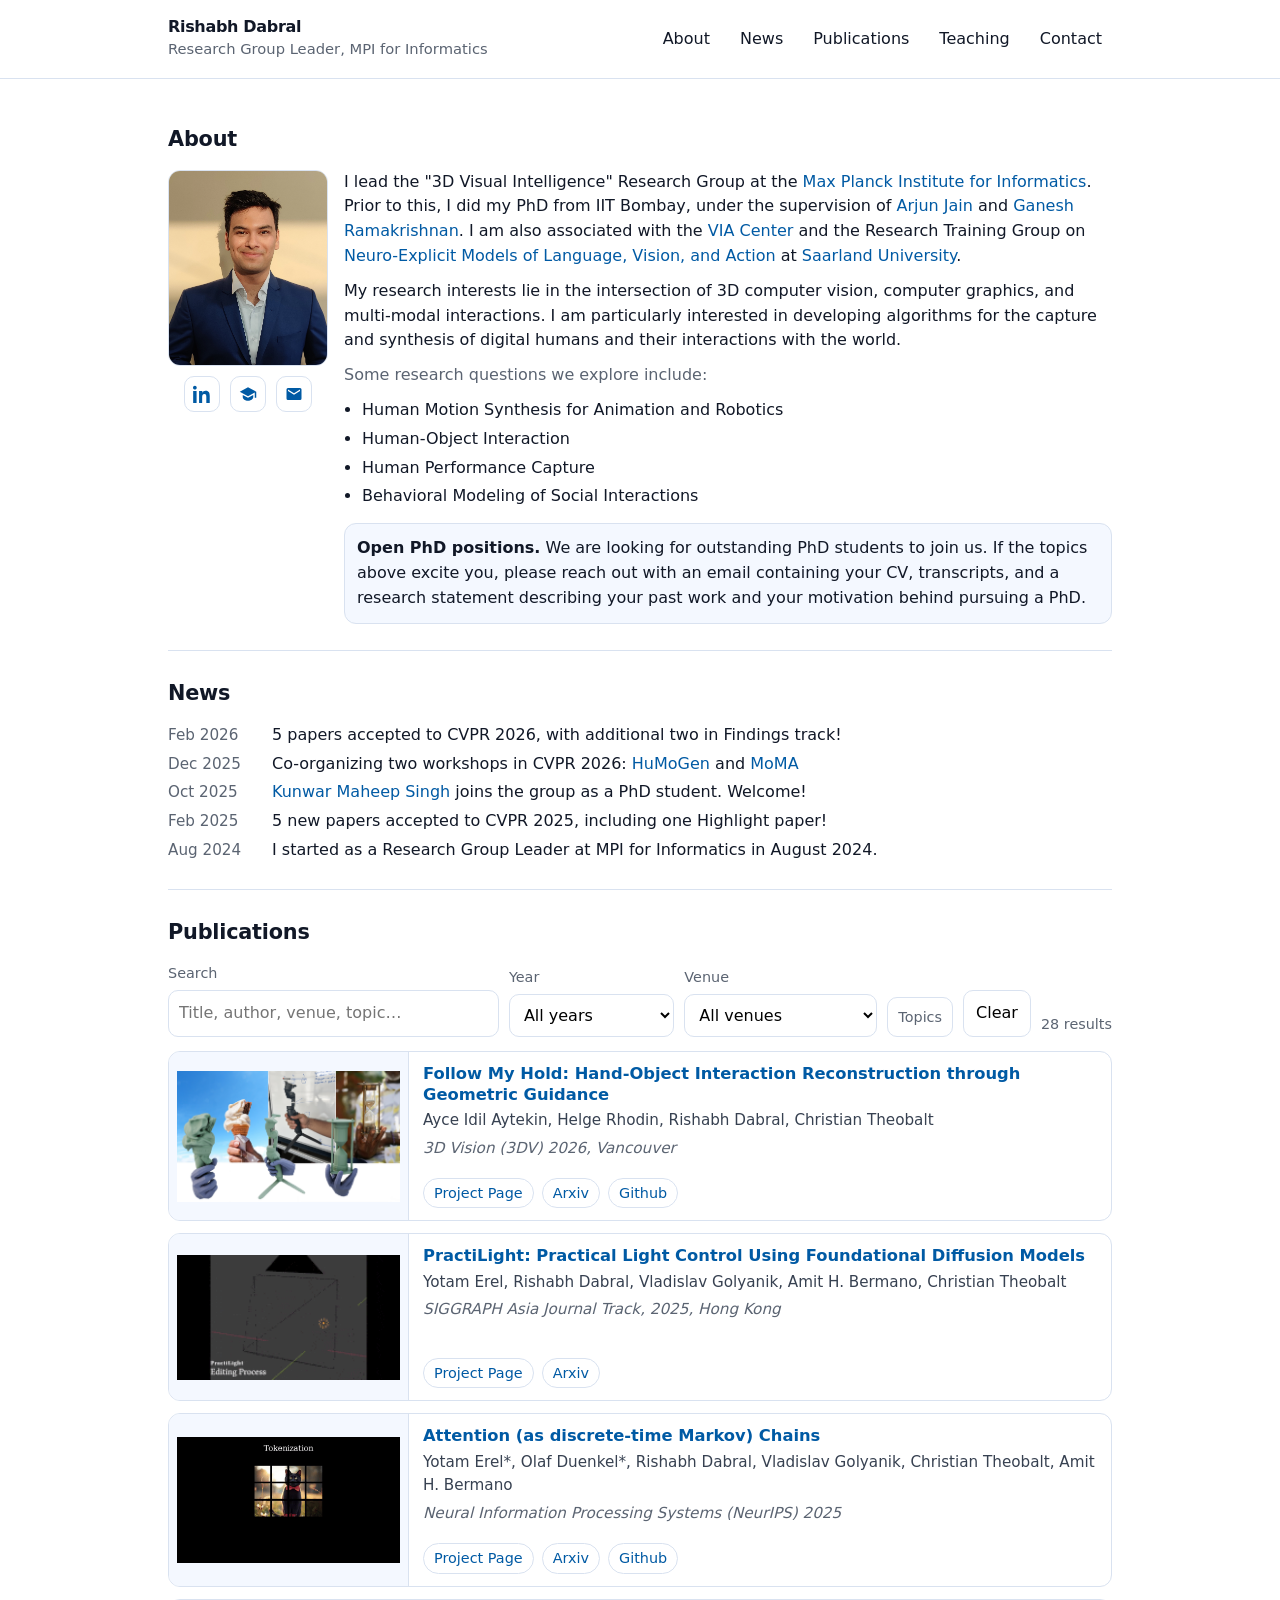
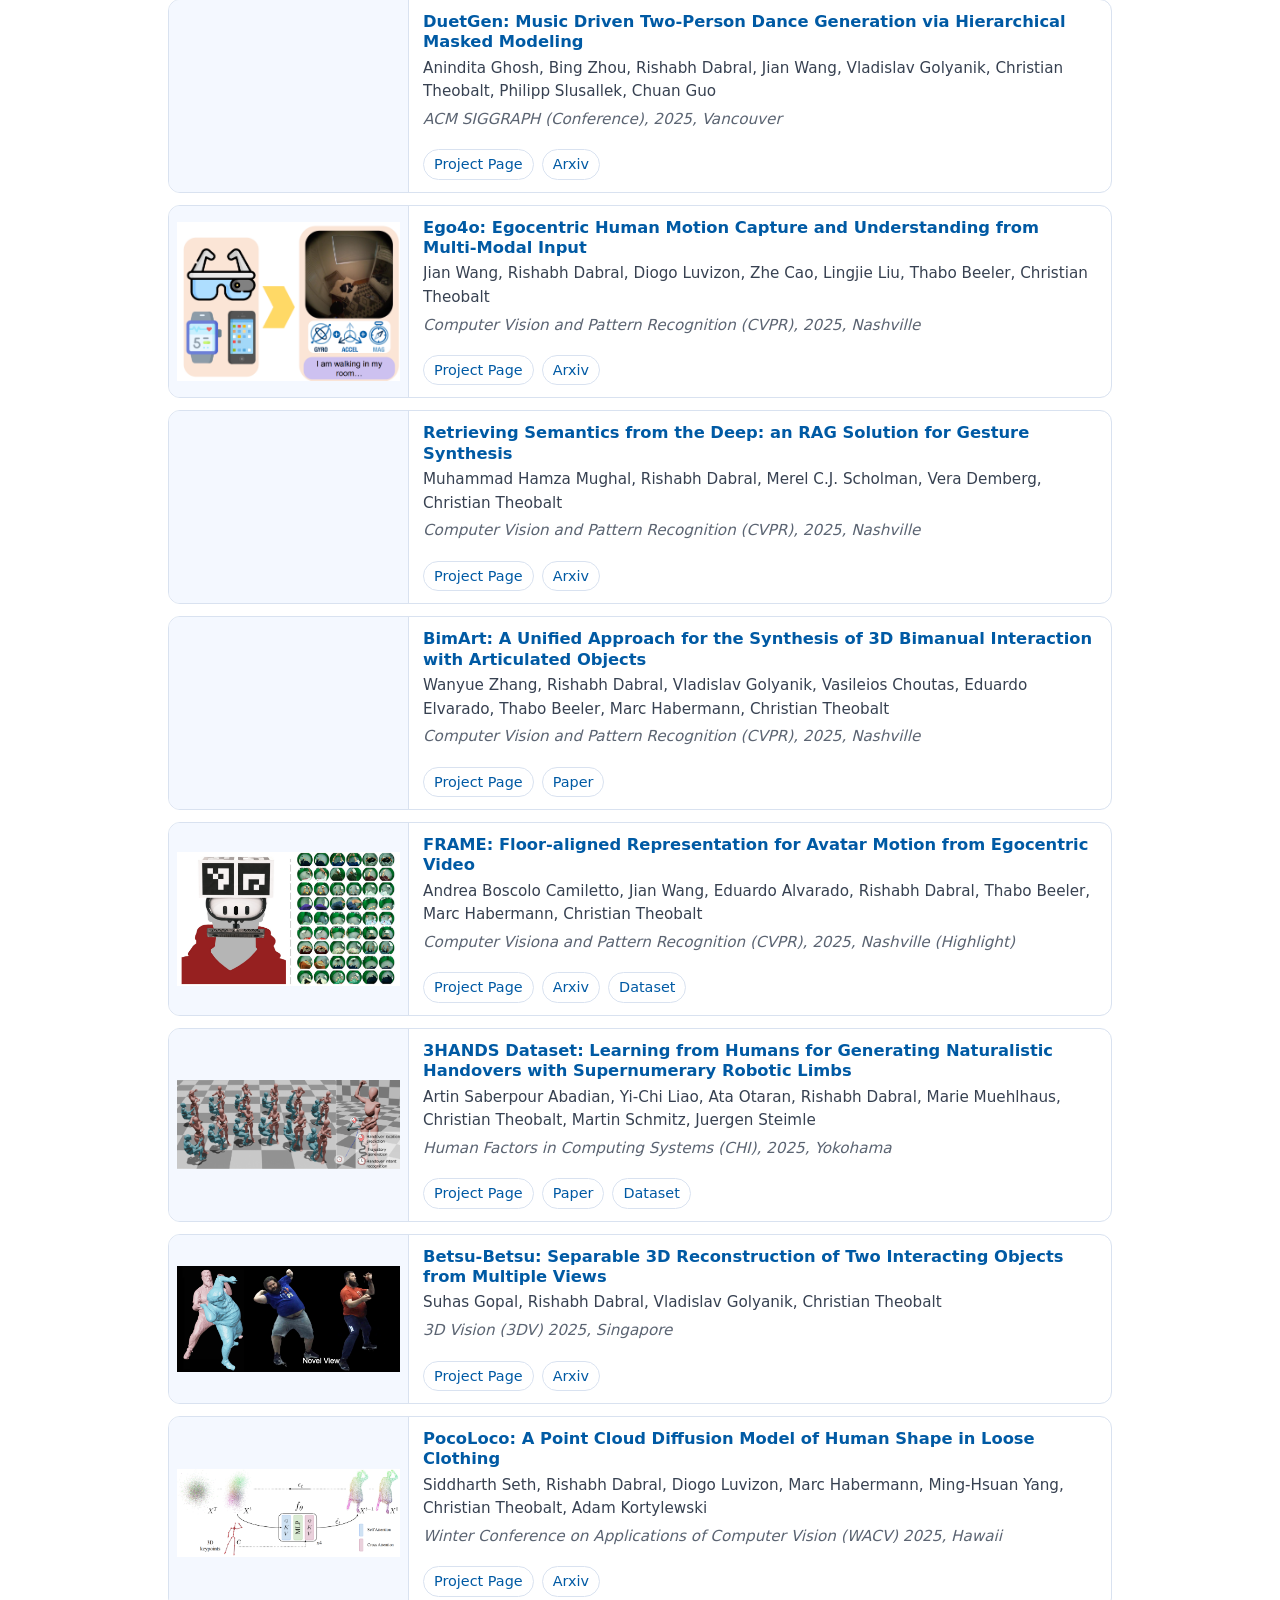
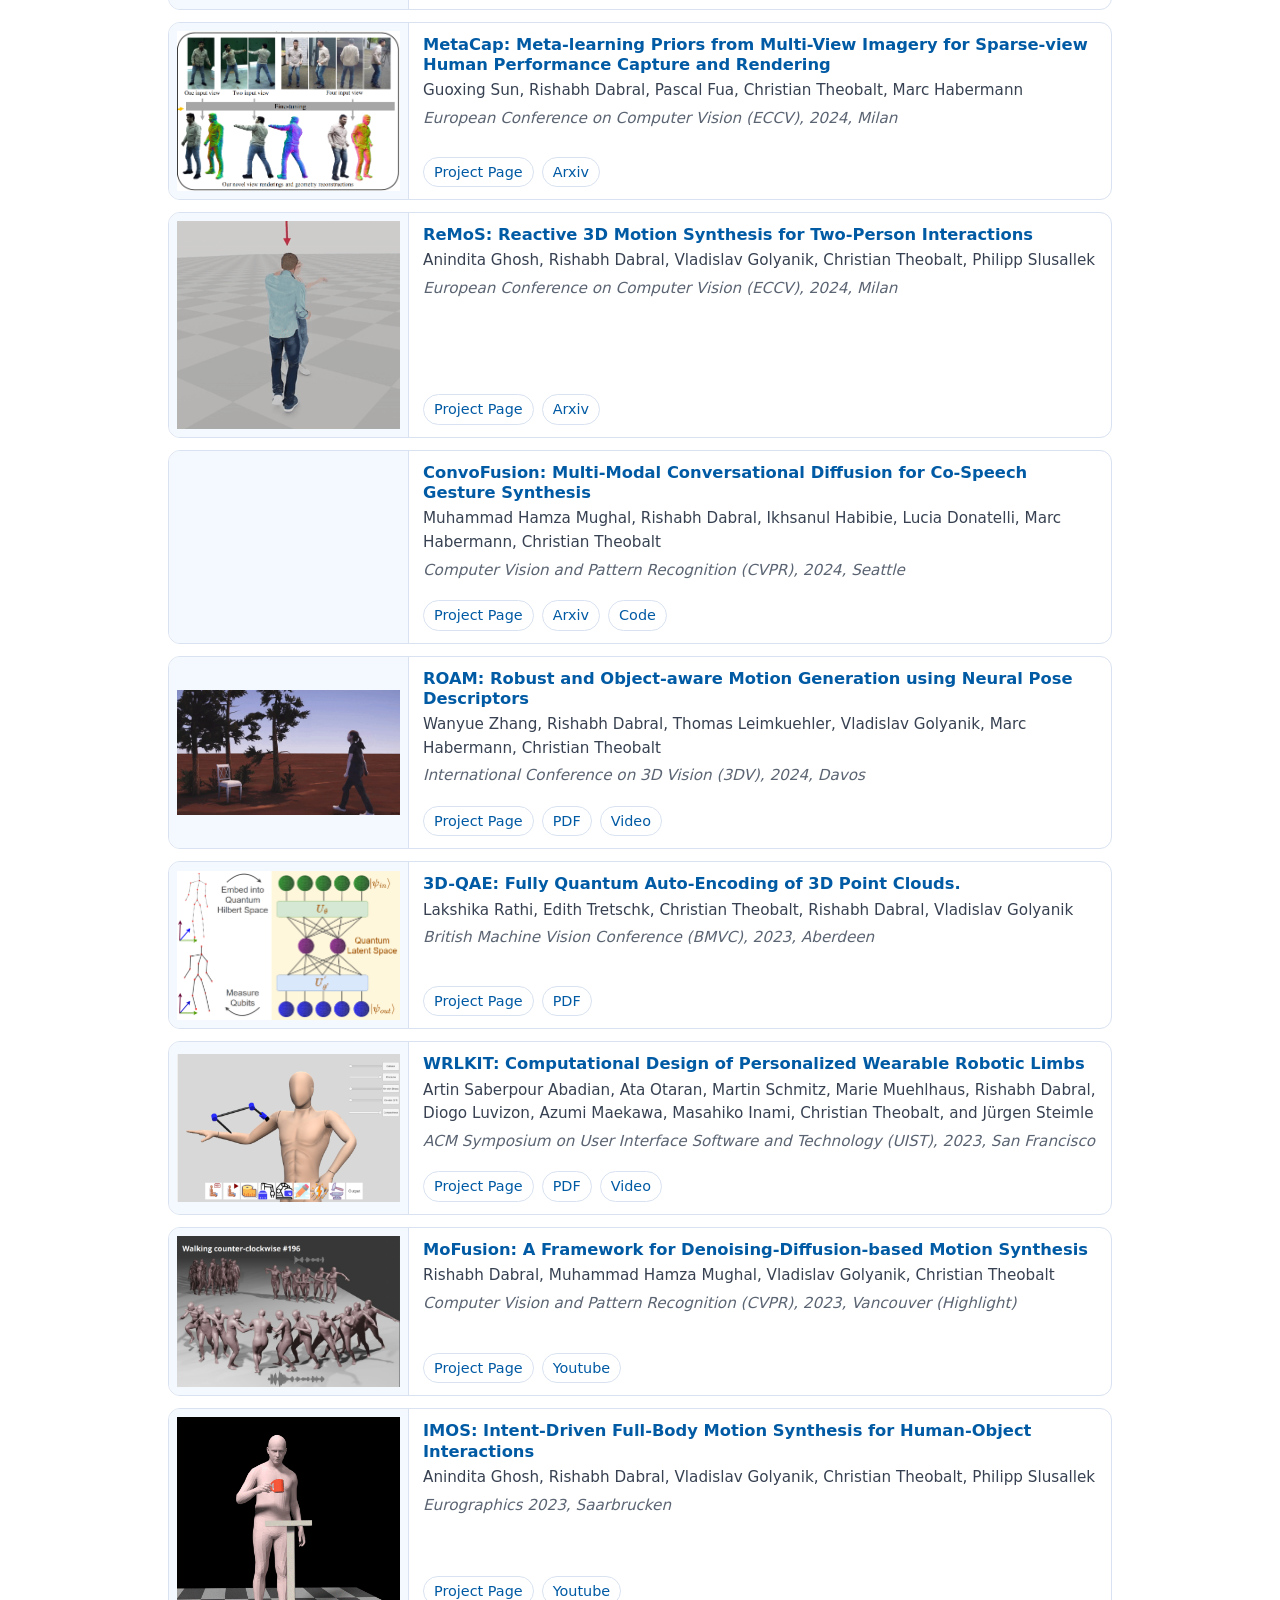
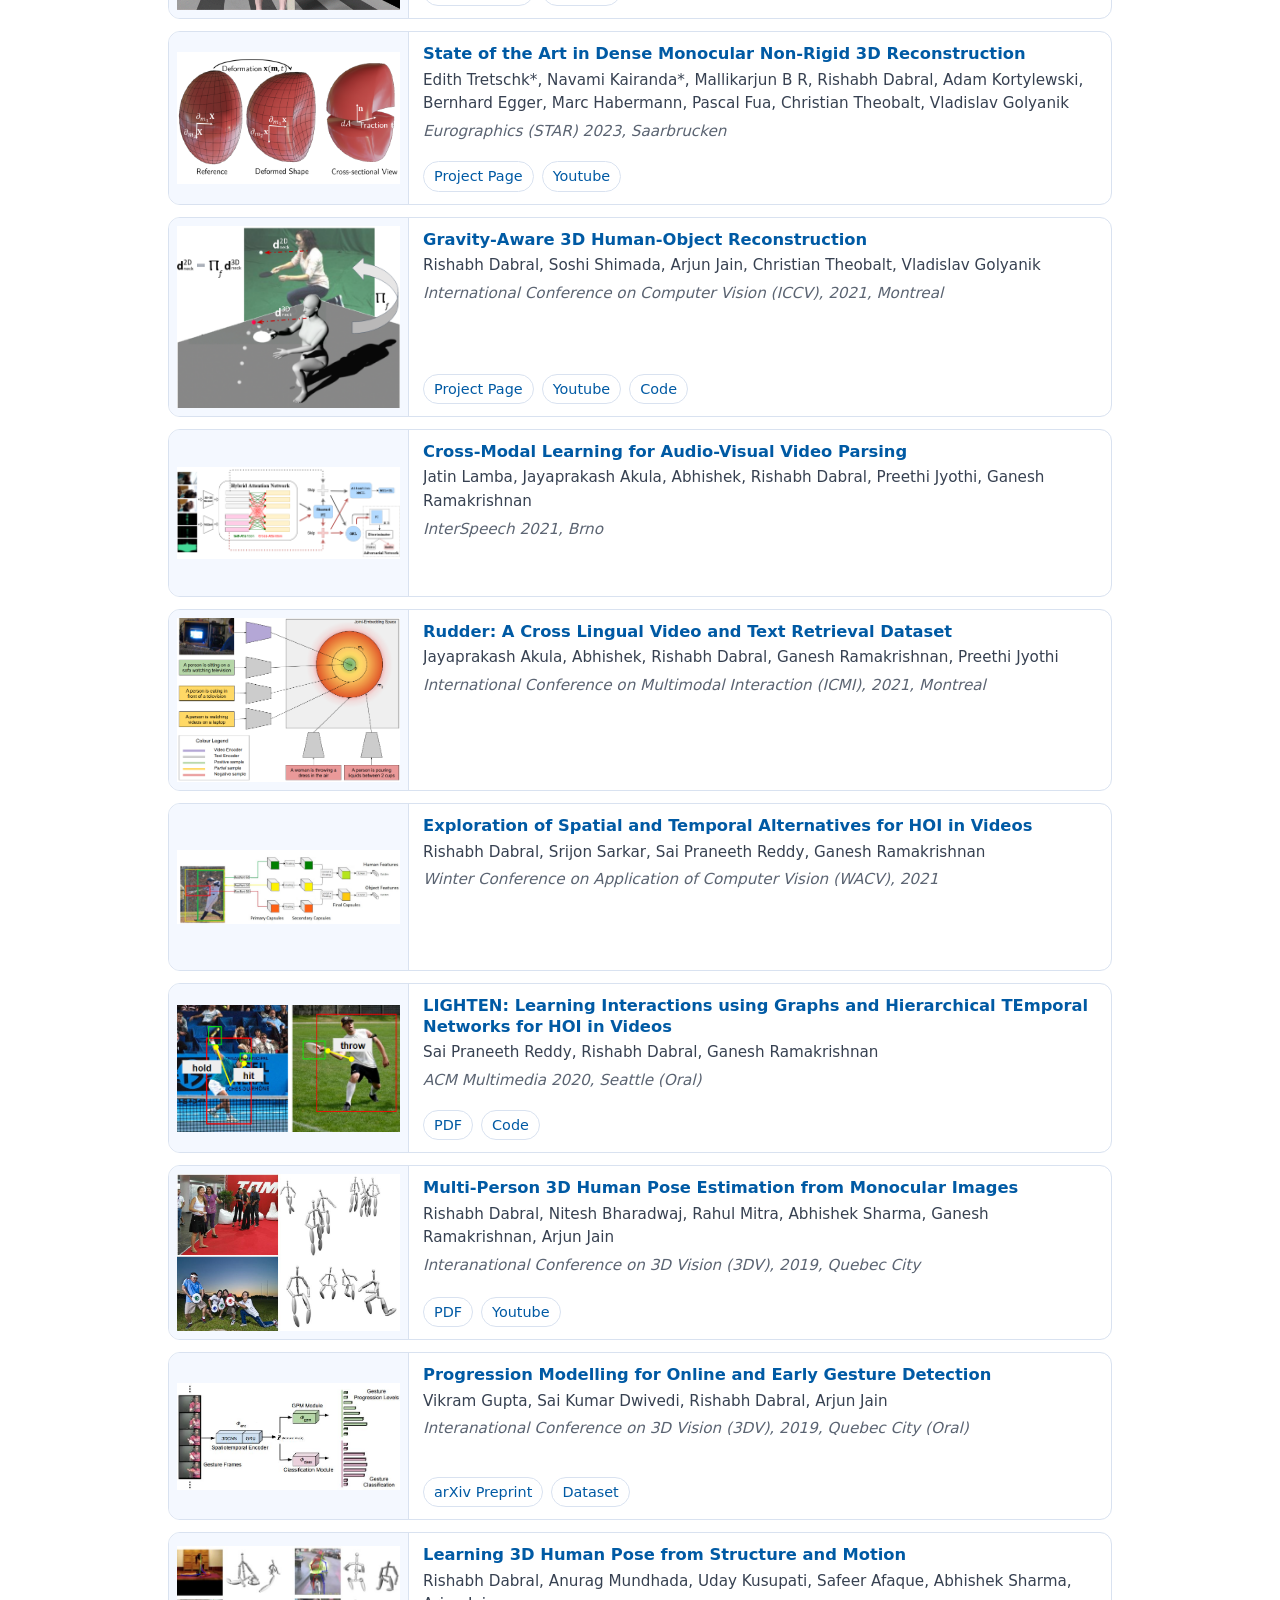
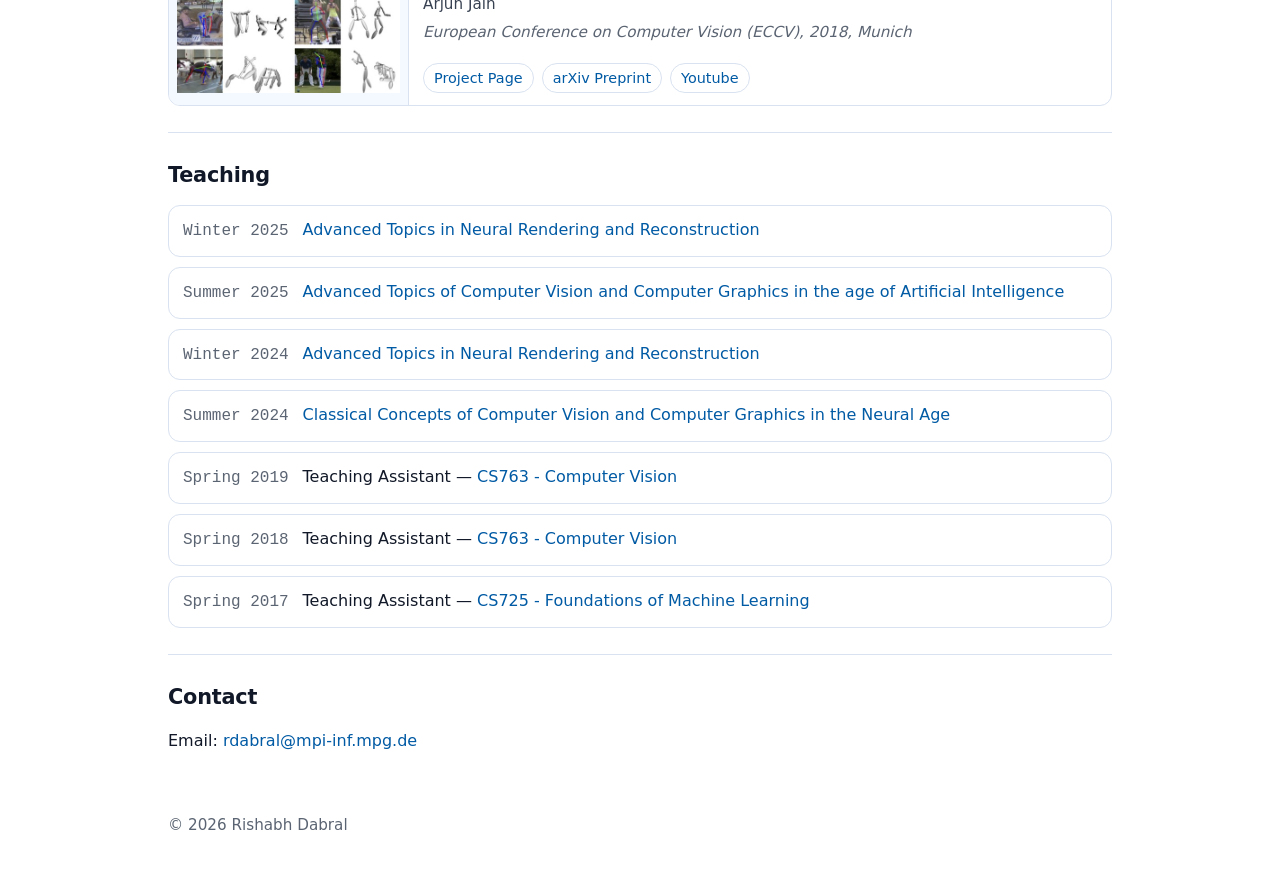
==== commit fa2826bb: "Update publication ordering behavior and page content" ====
--- a/index.html
+++ b/index.html
@@ -67,8 +67,8 @@
 
 </div>
 <div>
-<p>I lead the "3D Visual Intelligence" Research Group at the <a href="https://www.mpi-inf.mpg.de/home/" rel="noopener noreferrer" target="_blank">Max Planck Institute for Informatics</a>. I am also associated with the Research Training Group on <a href="https://www.neuroexplicit.org/" rel="noopener noreferrer" target="_blank">Neuro-Explicit Models of Language, Vision, and Action</a> at <a href="https://www.uni-saarland.de/en/home.html" rel="noopener noreferrer" target="_blank">Saarland University</a>.</p>
-<p>My research interests lie in the intersection of 3D computer vision, computer graphics, and multi-modal interactions. I am particularly interested in developing algorithms for 3D human performance capture and synthesis.</p>
+<p>I lead the "3D Visual Intelligence" Research Group at the <a href="https://www.mpi-inf.mpg.de/home/" rel="noopener noreferrer" target="_blank">Max Planck Institute for Informatics</a>. Prior to this, I did my PhD from IIT Bombay, under the supervision of <a href="https://www.arjunjain.co.in/" target="_blank" rel="noopener noreferrer">Arjun Jain</a> and <a href="https://www.cse.iitb.ac.in/~ganesh/" target="_blank" rel="noopener noreferrer">Ganesh Ramakrishnan</a>. I am also associated with the <a href="https://www.via-center.science/" rel="noopener noreferrer" target="_blank">VIA Center</a> and the  Research Training Group on <a href="https://www.neuroexplicit.org/" rel="noopener noreferrer" target="_blank">Neuro-Explicit Models of Language, Vision, and Action</a> at <a href="https://www.uni-saarland.de/en/home.html" rel="noopener noreferrer" target="_blank">Saarland University</a>.</p>
+<p>My research interests lie in the intersection of 3D computer vision, computer graphics, and multi-modal interactions. I am particularly interested in developing algorithms for the capture and synthesis of digital humans and their interactions with the world.</p>
 <p class="subtle">Some research questions we explore include:</p>
 <ul>
 <li>Human Motion Synthesis for Animation and Robotics</li><li>Human-Object Interaction</li><li>Human Performance Capture</li><li>Behavioral Modeling of Social Interactions</li>
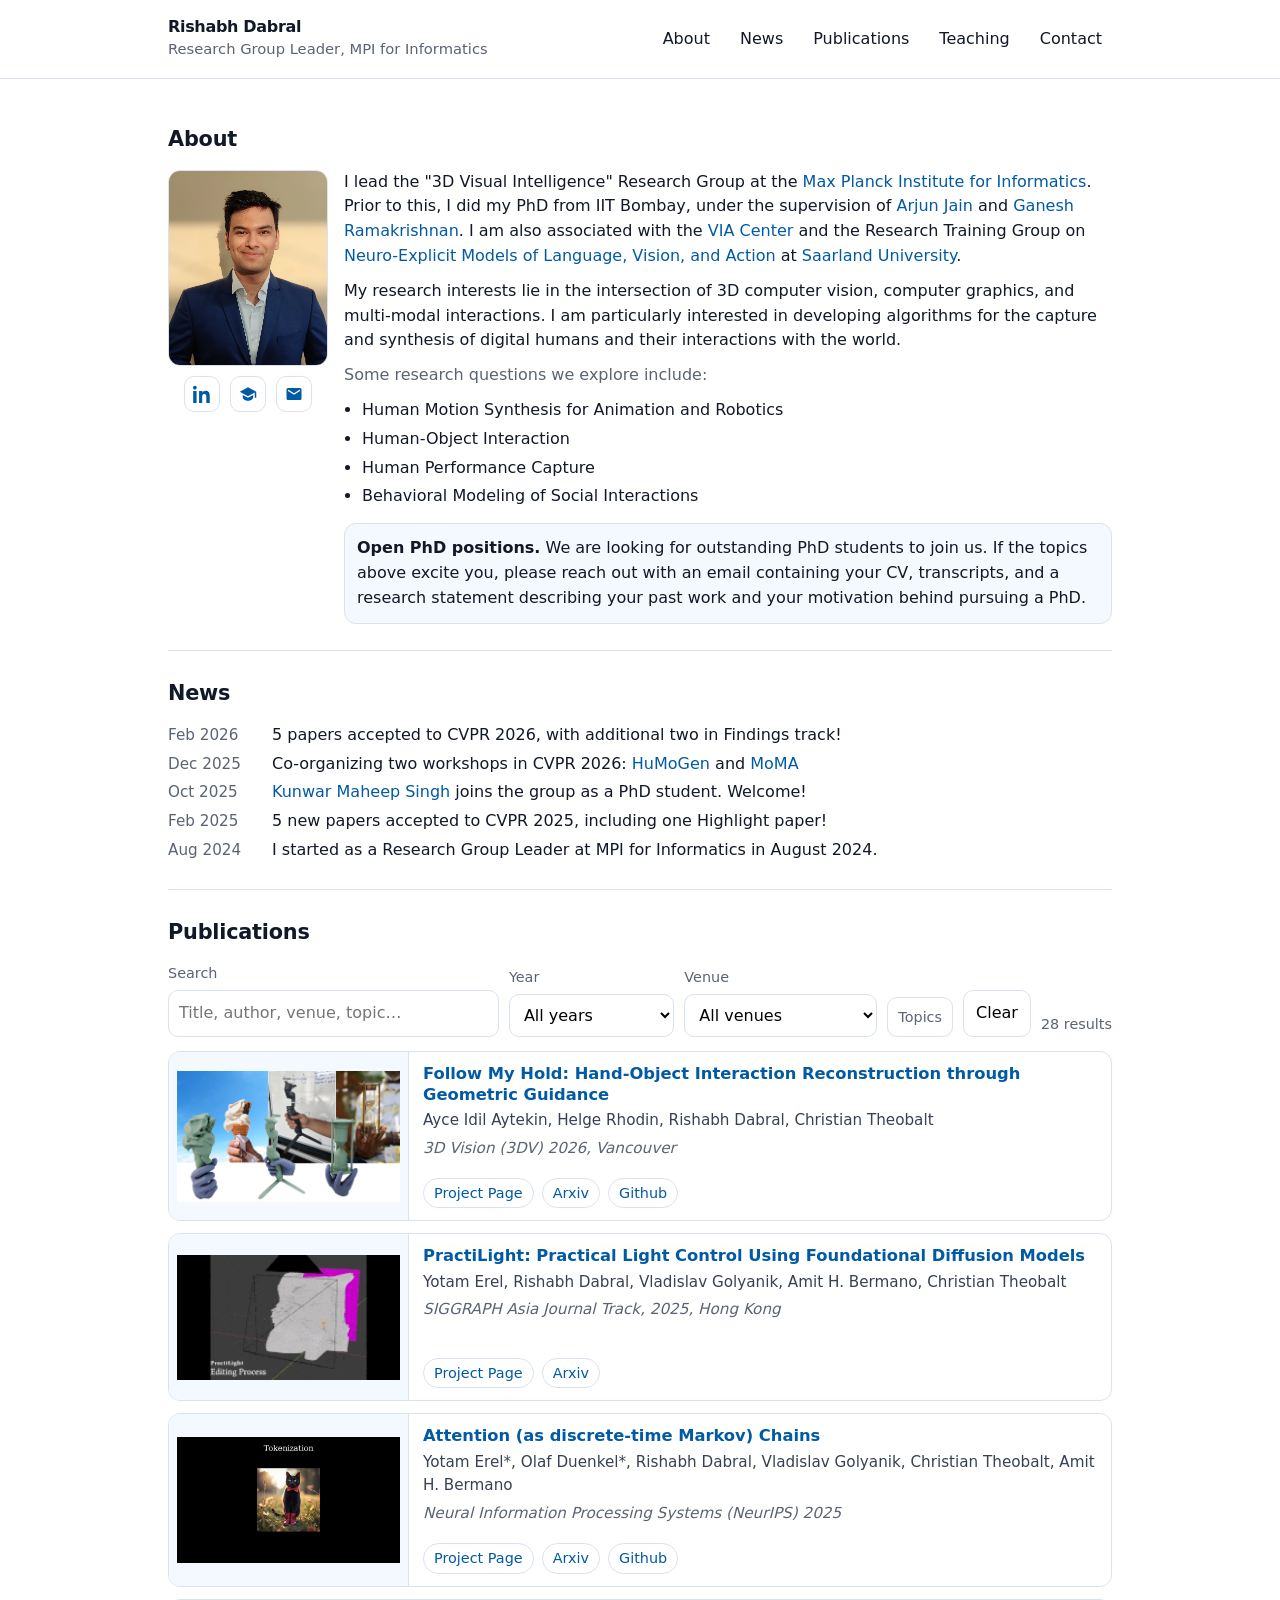
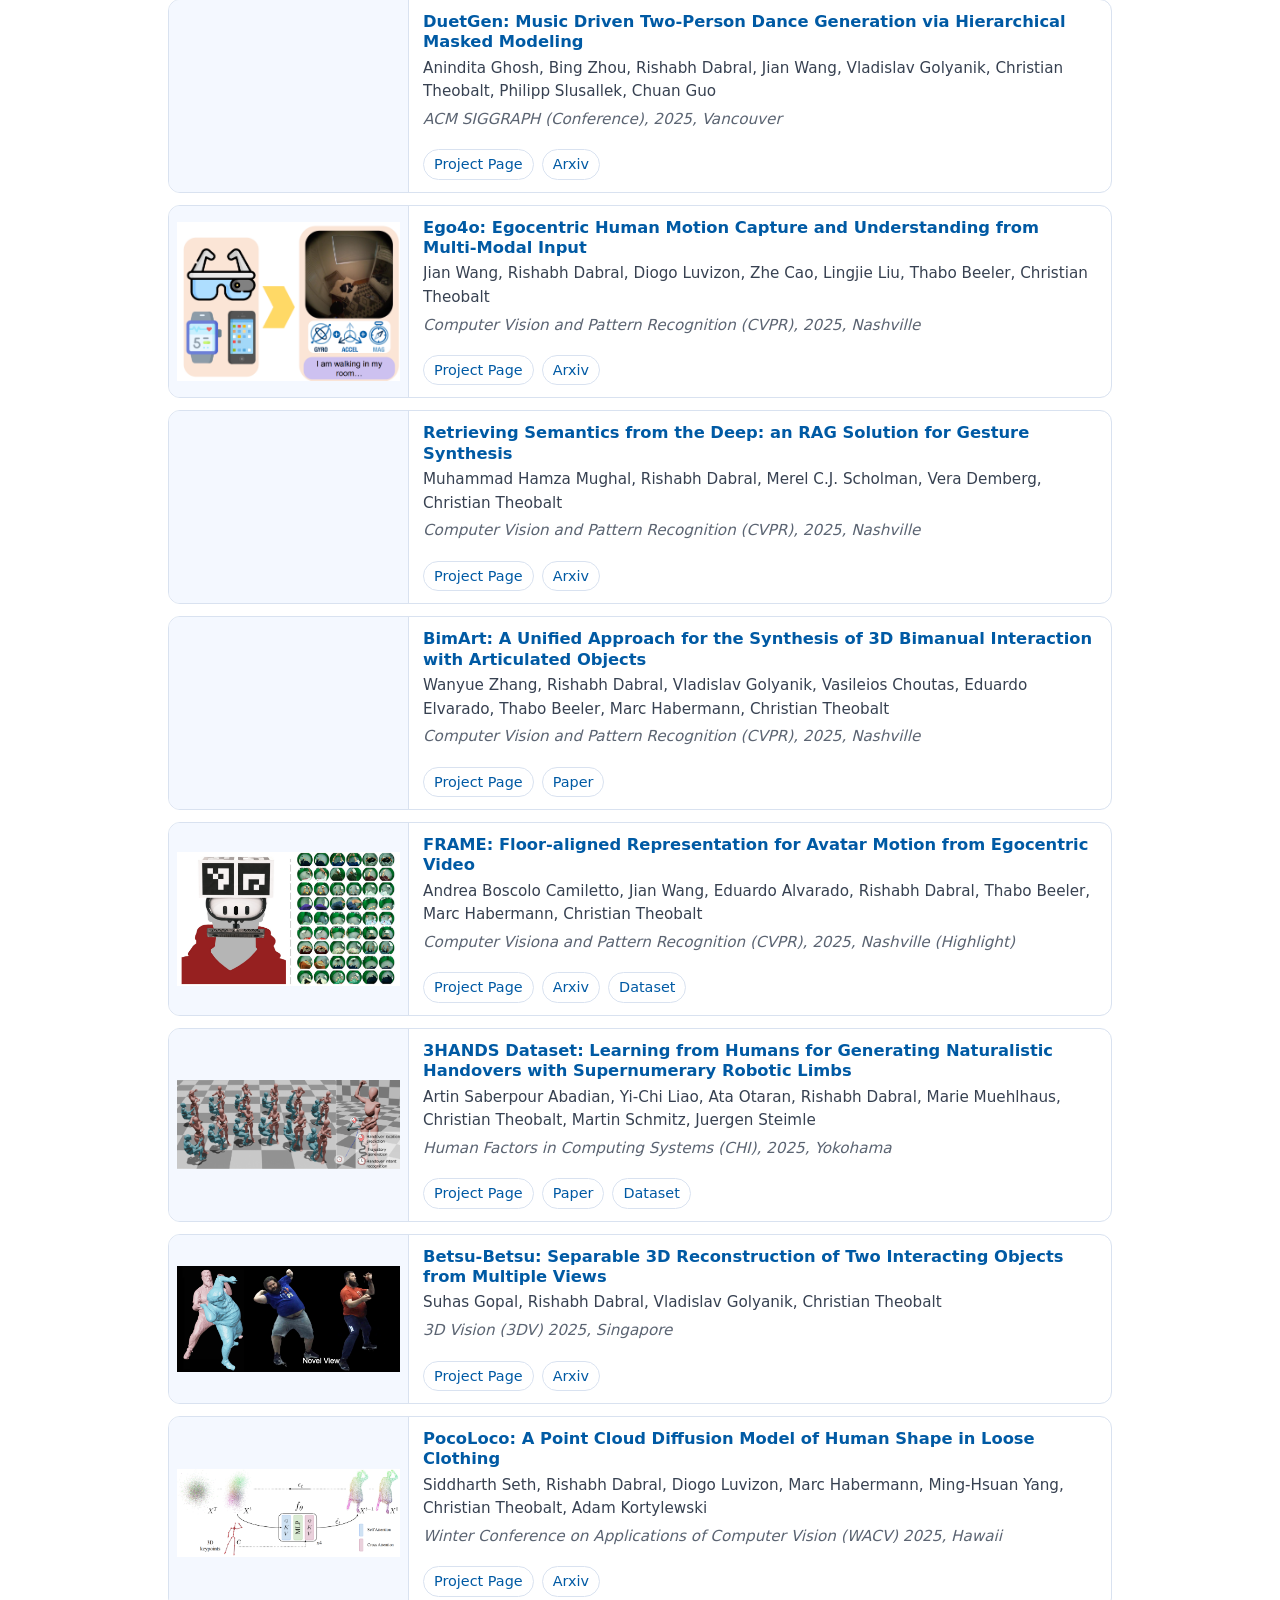
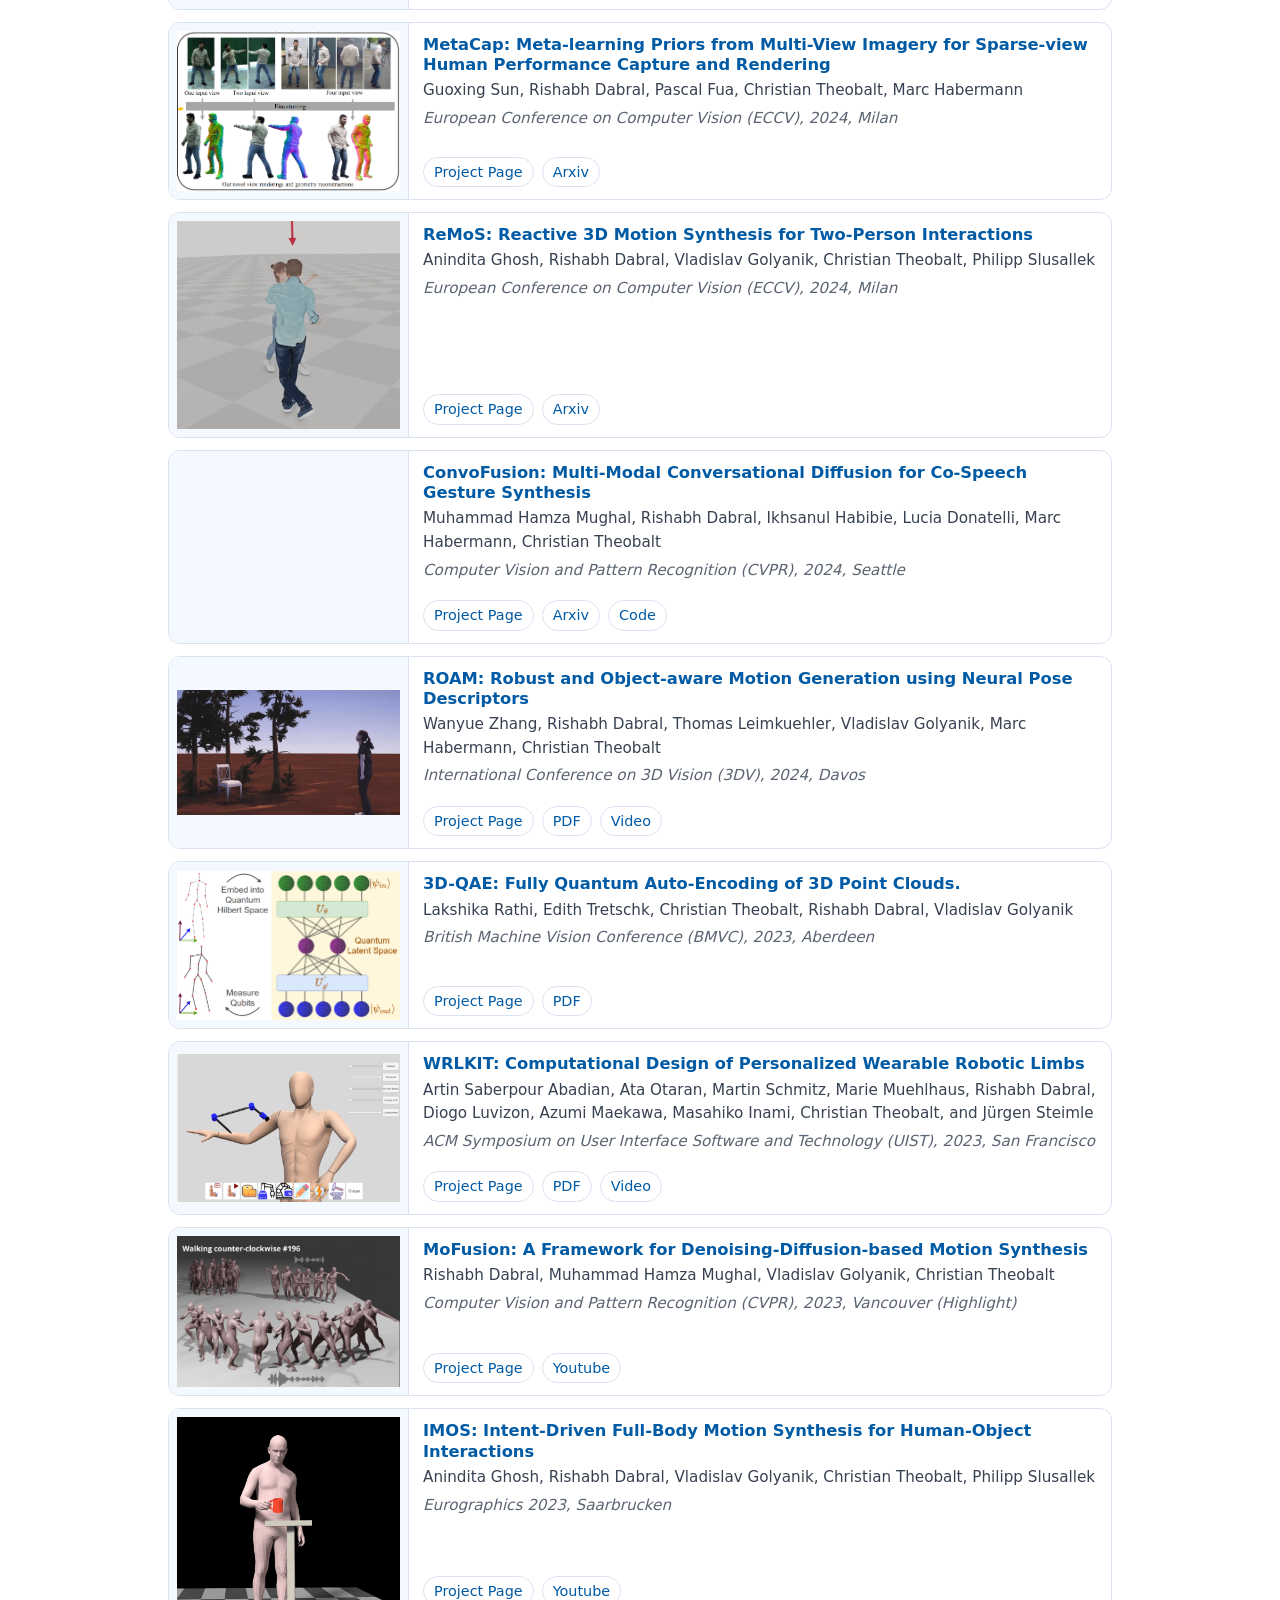
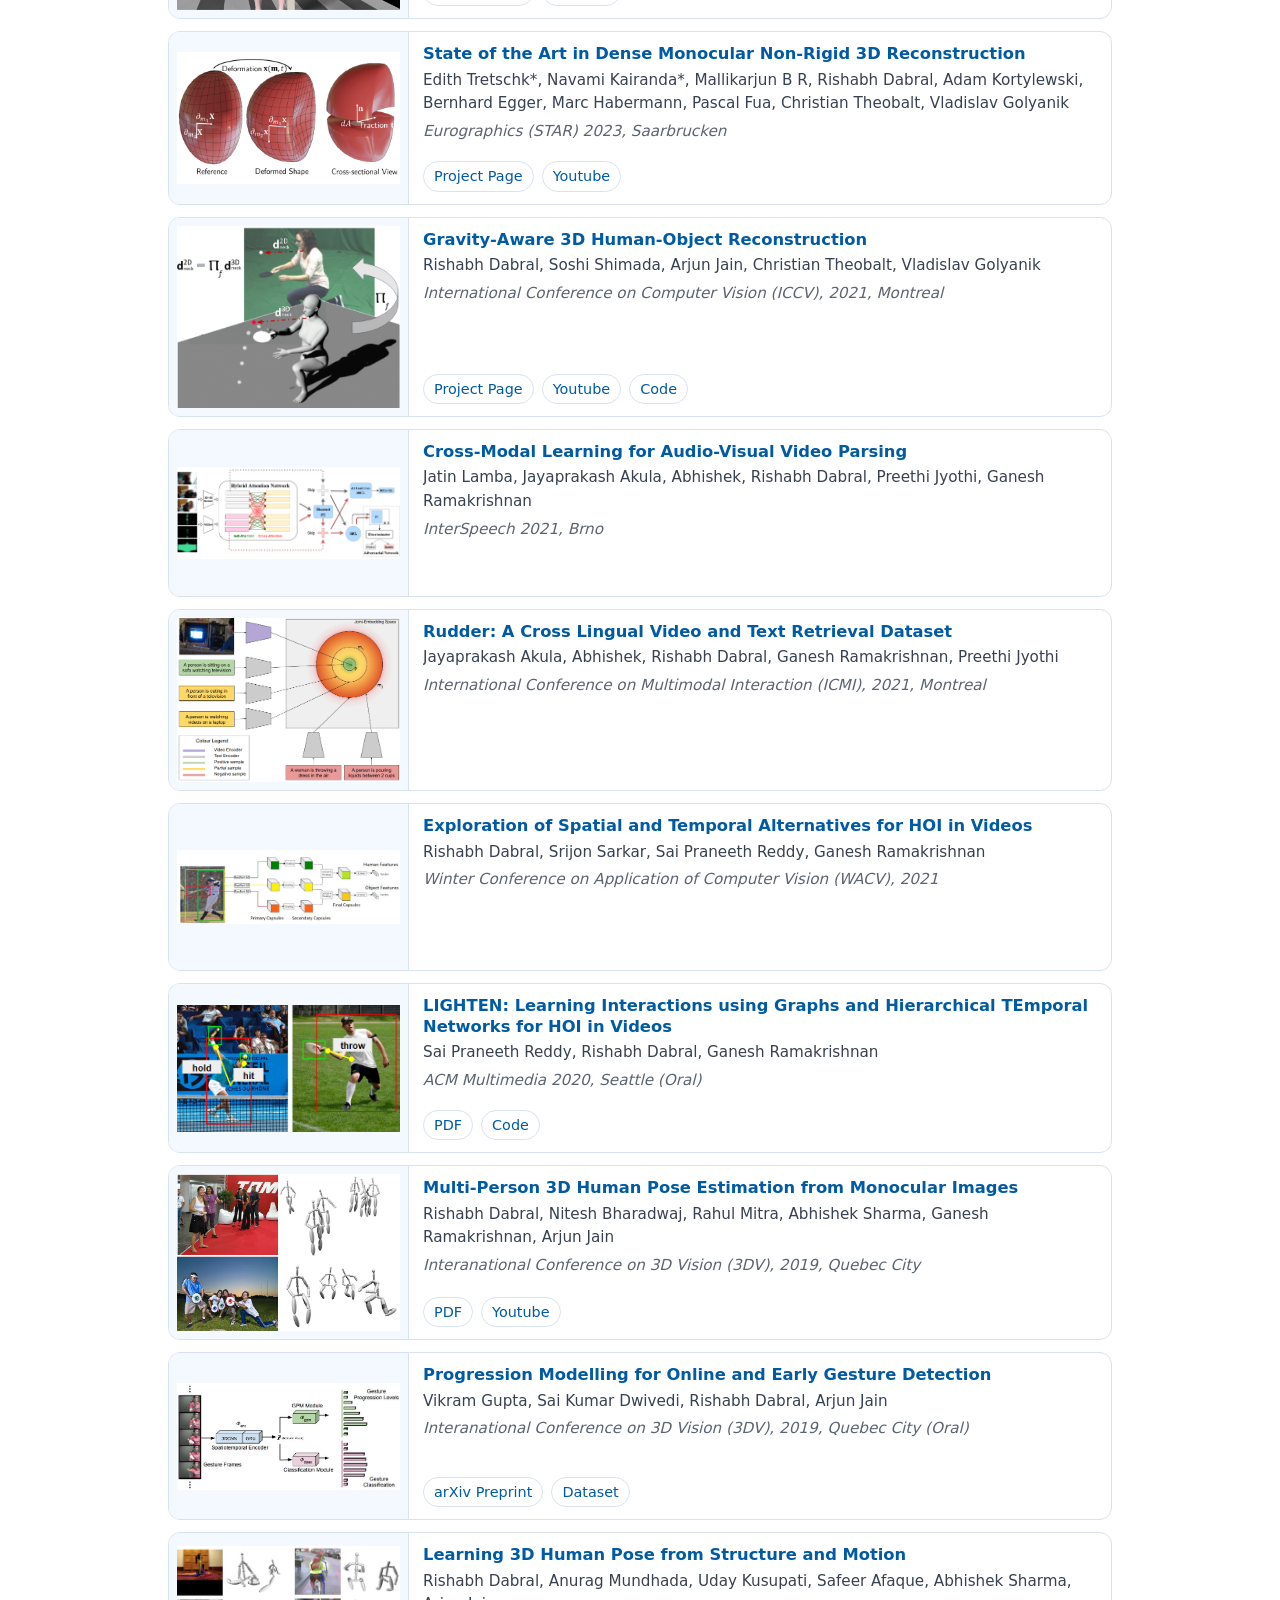
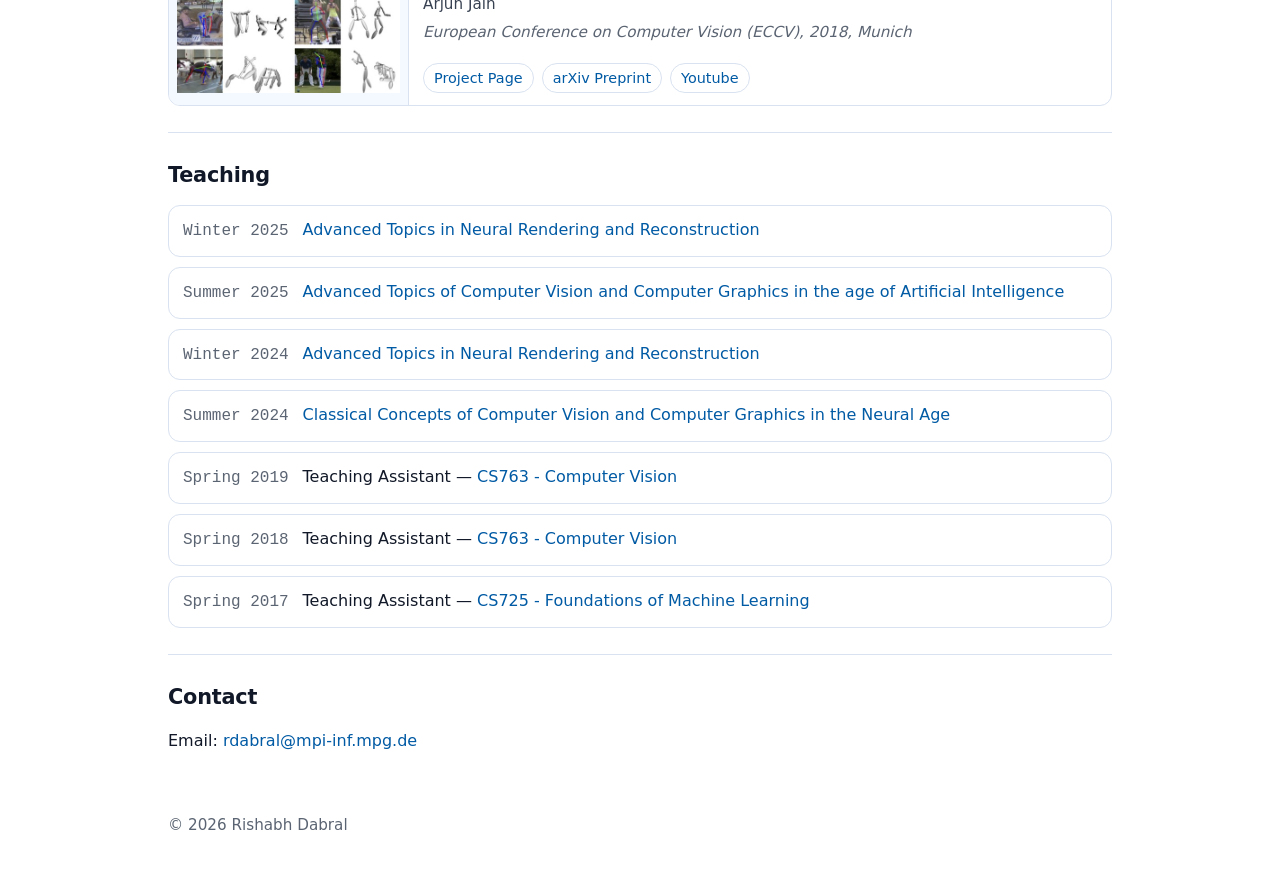
==== commit 99b86d59: "Update index and add favicon asset" ====
--- a/index.html
+++ b/index.html
@@ -6,7 +6,7 @@
 <meta content="width=device-width, initial-scale=1" name="viewport"/>
 <title>Rishabh Dabral</title>
 <meta content="Rishabh Dabral — 3D Visual Intelligence, human performance capture and synthesis." name="description"/>
-<link href="assets/favicon.svg" rel="icon" type="image/svg+xml"/>
+<link href="assets/favicon.ico" rel="icon" type="image/svg+xml"/>
 <link href="assets/style_mpi.css" rel="stylesheet"/>
 <style>
   /* Social links under the About photo */
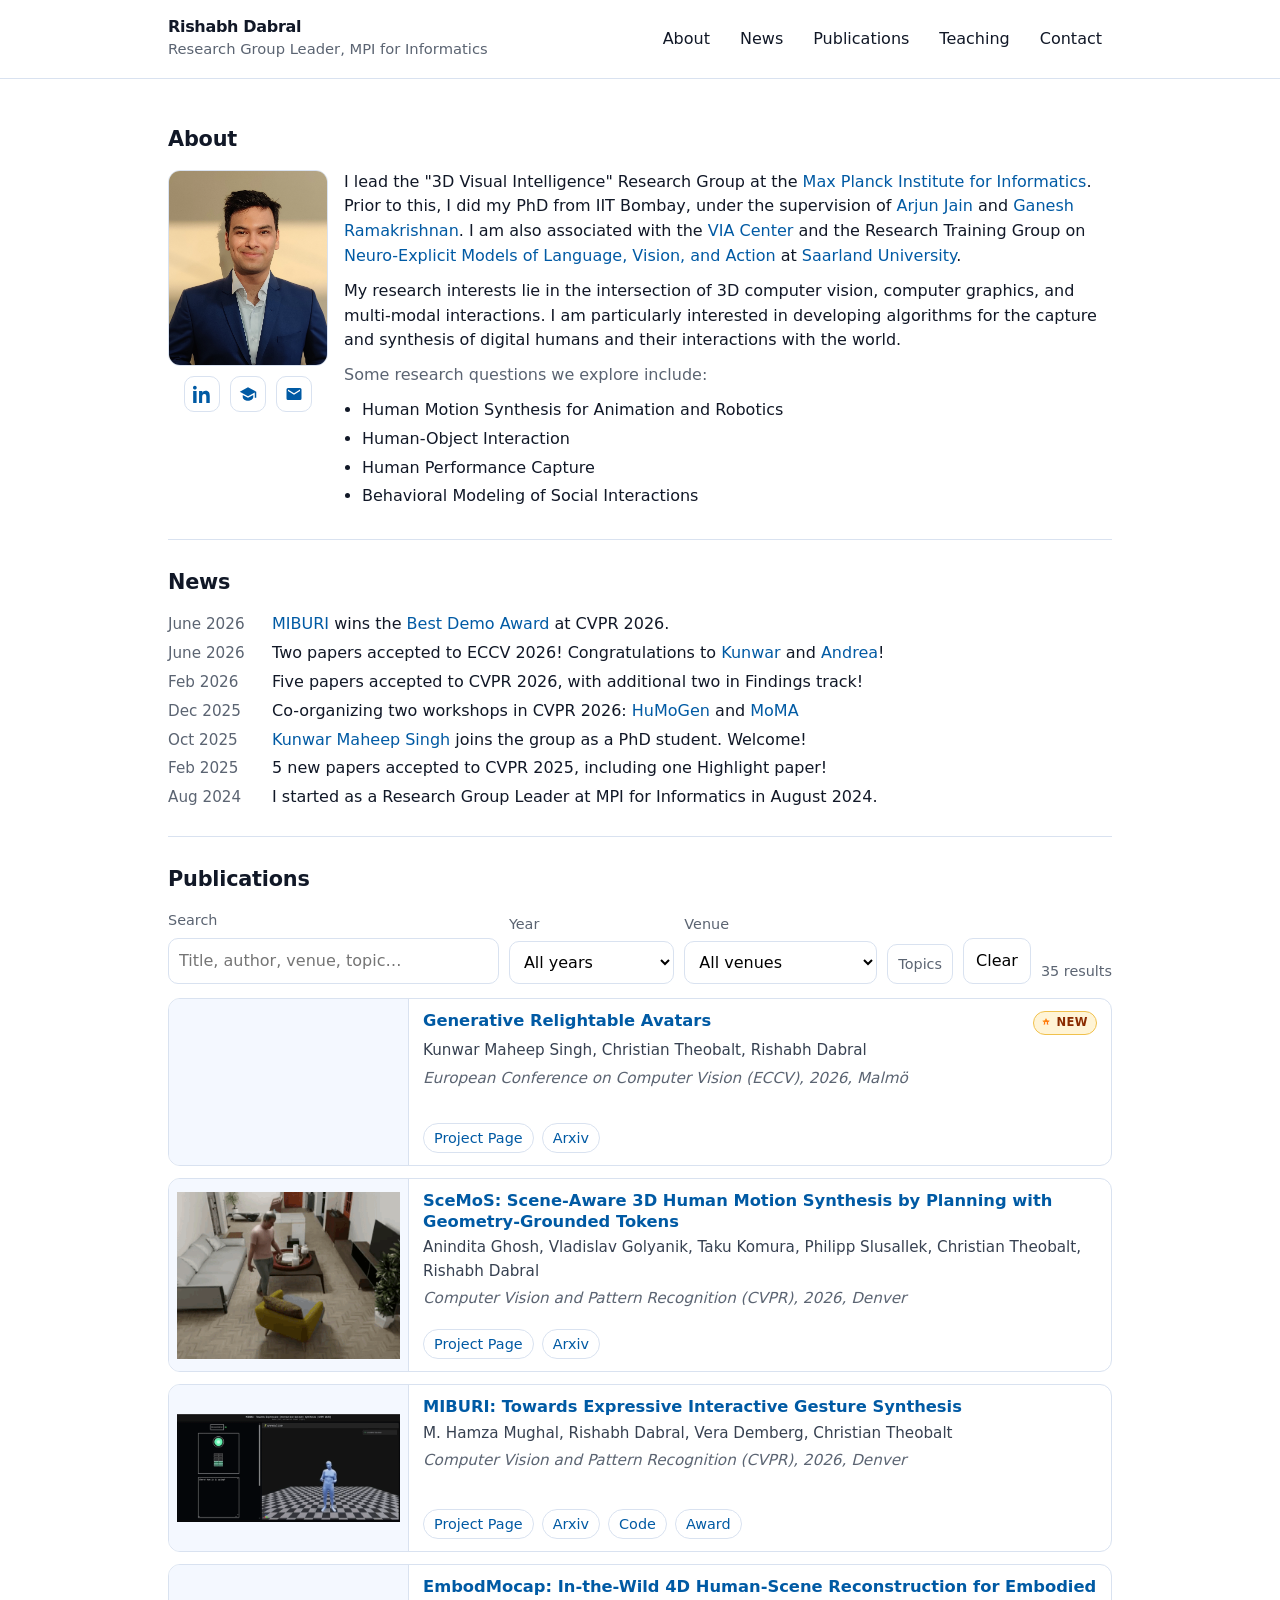
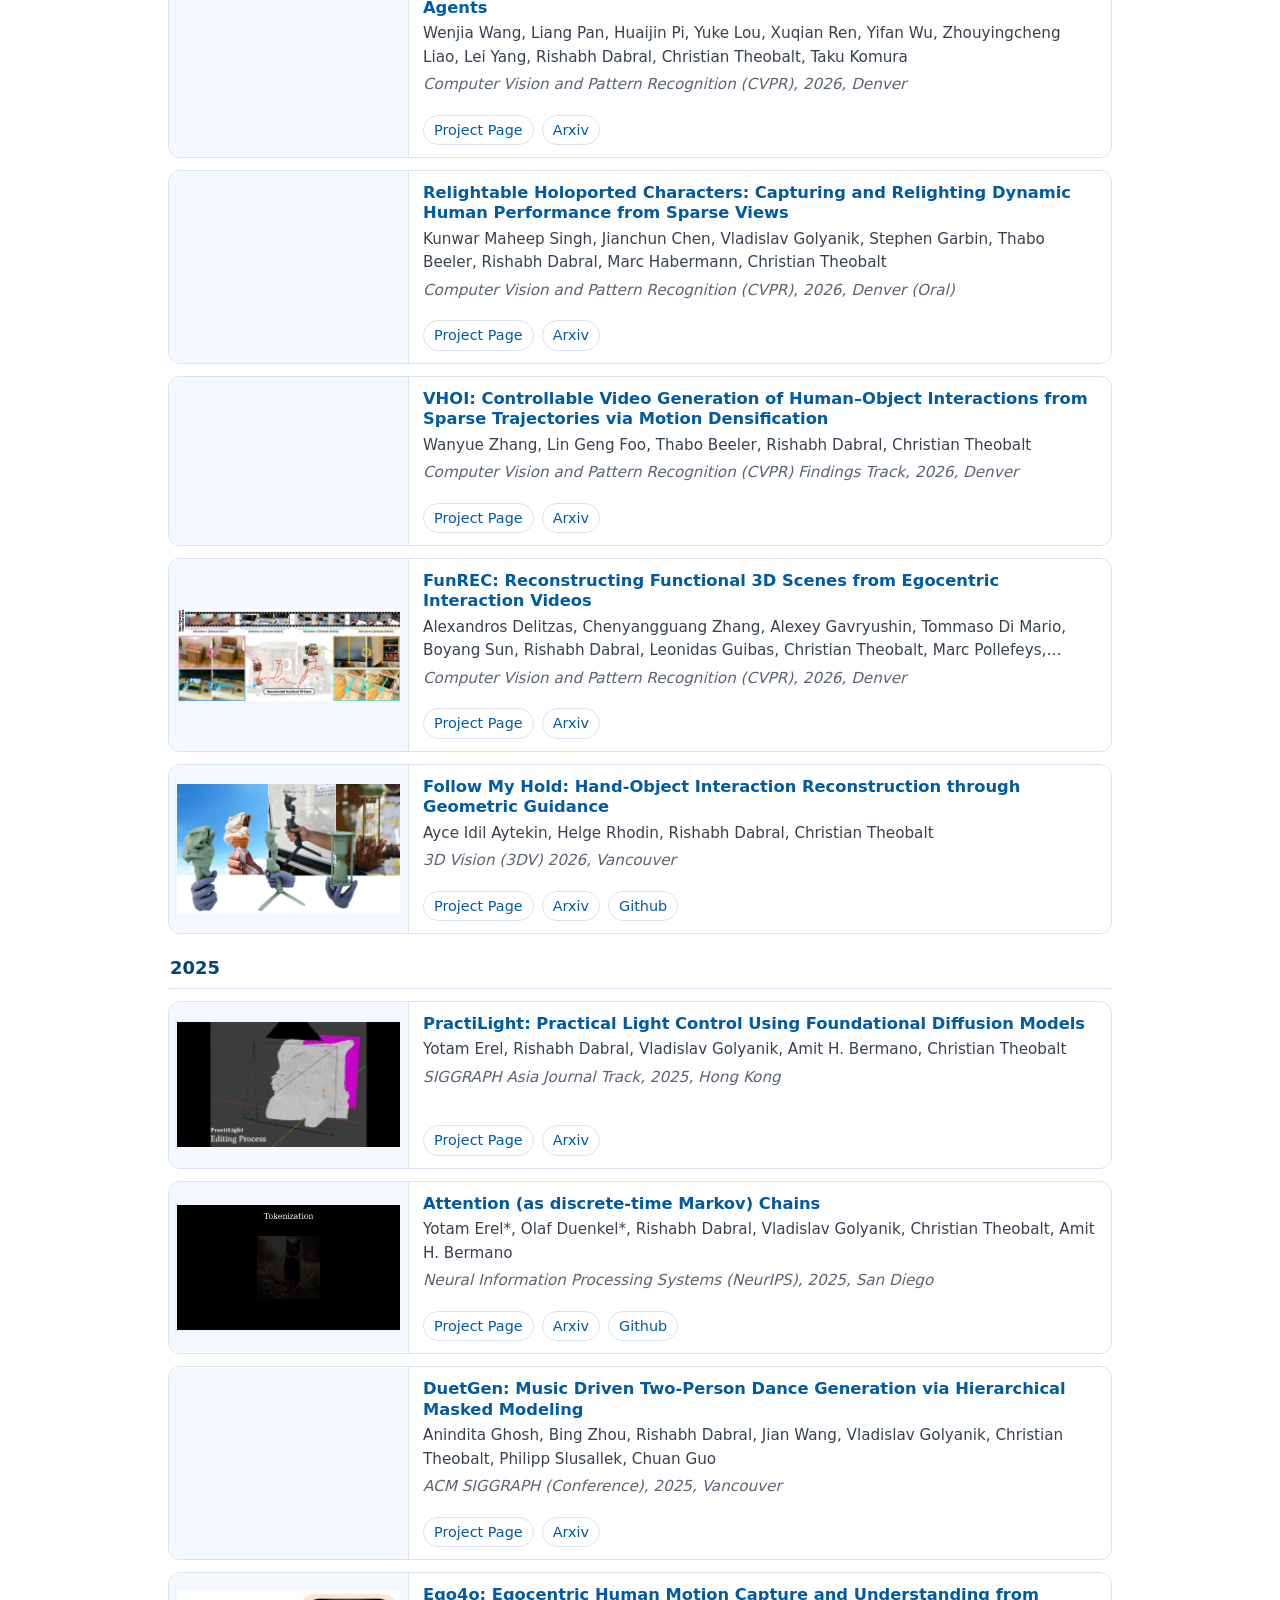
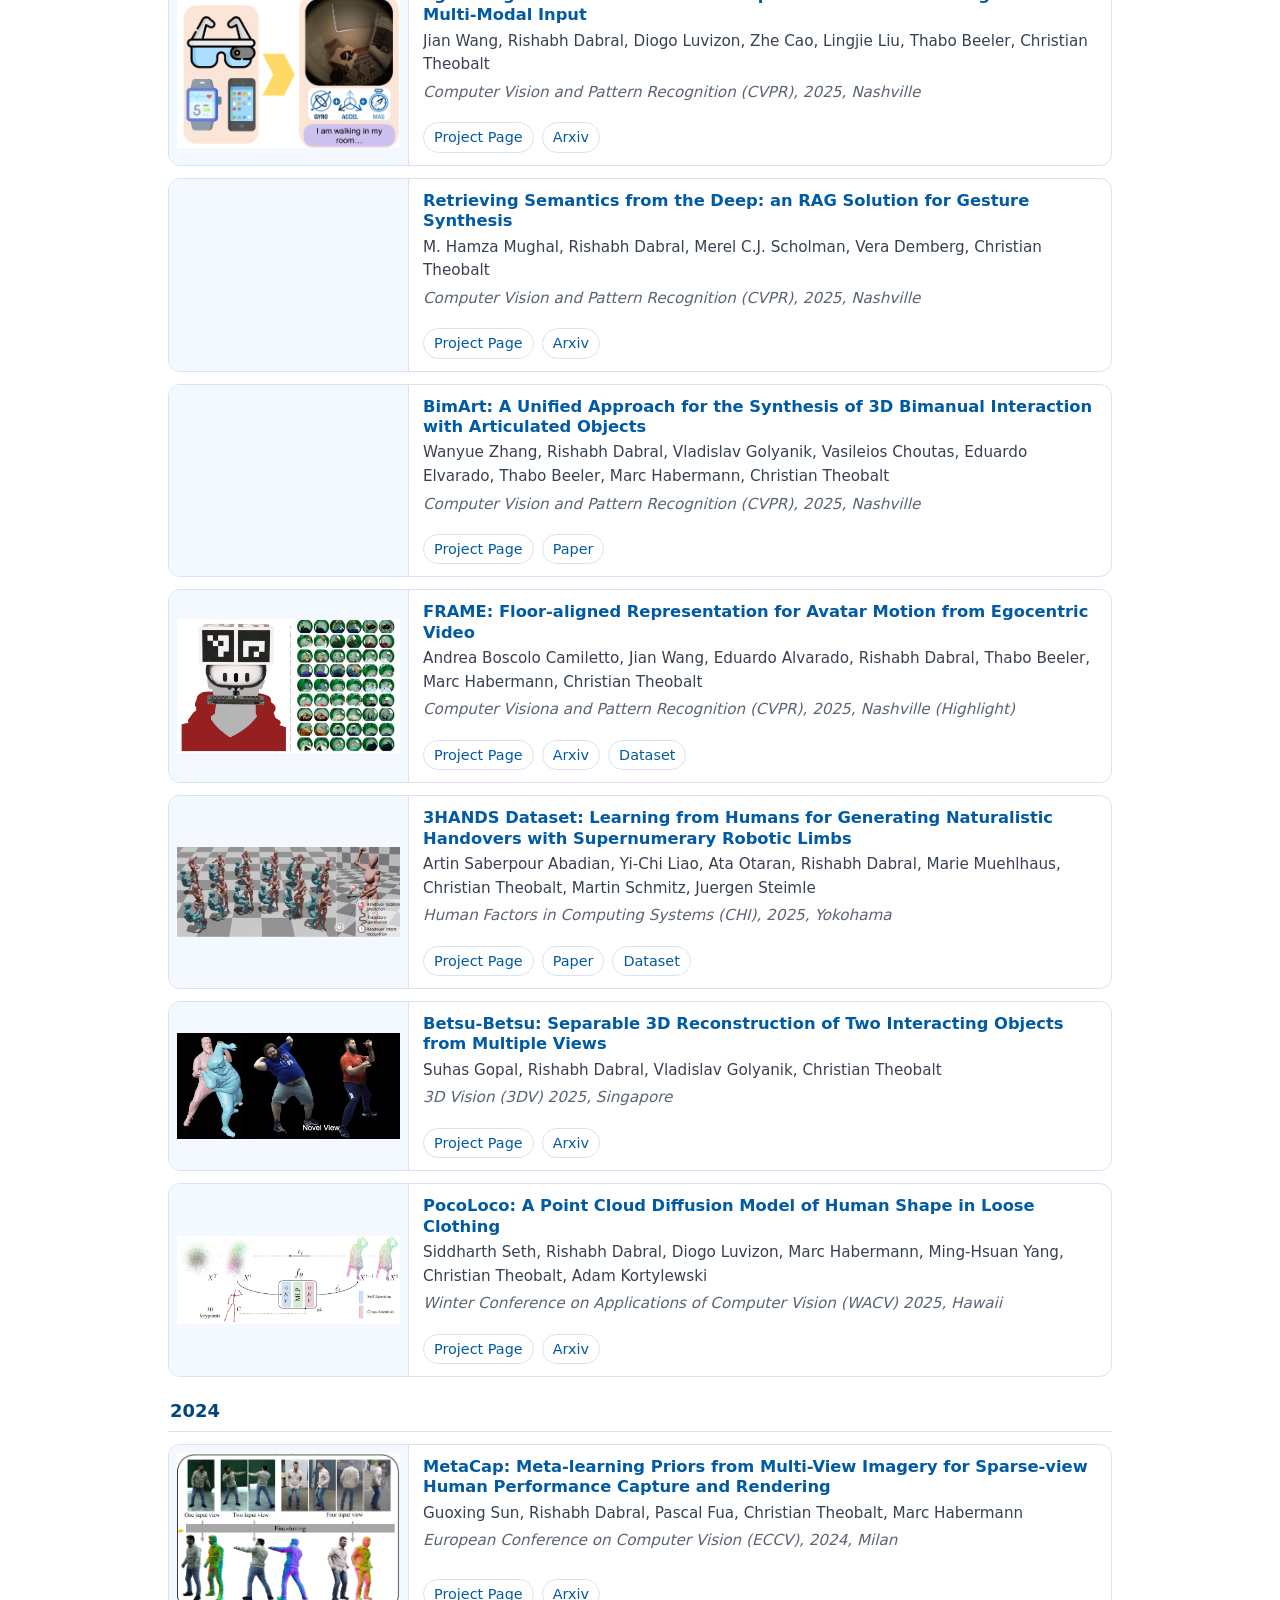
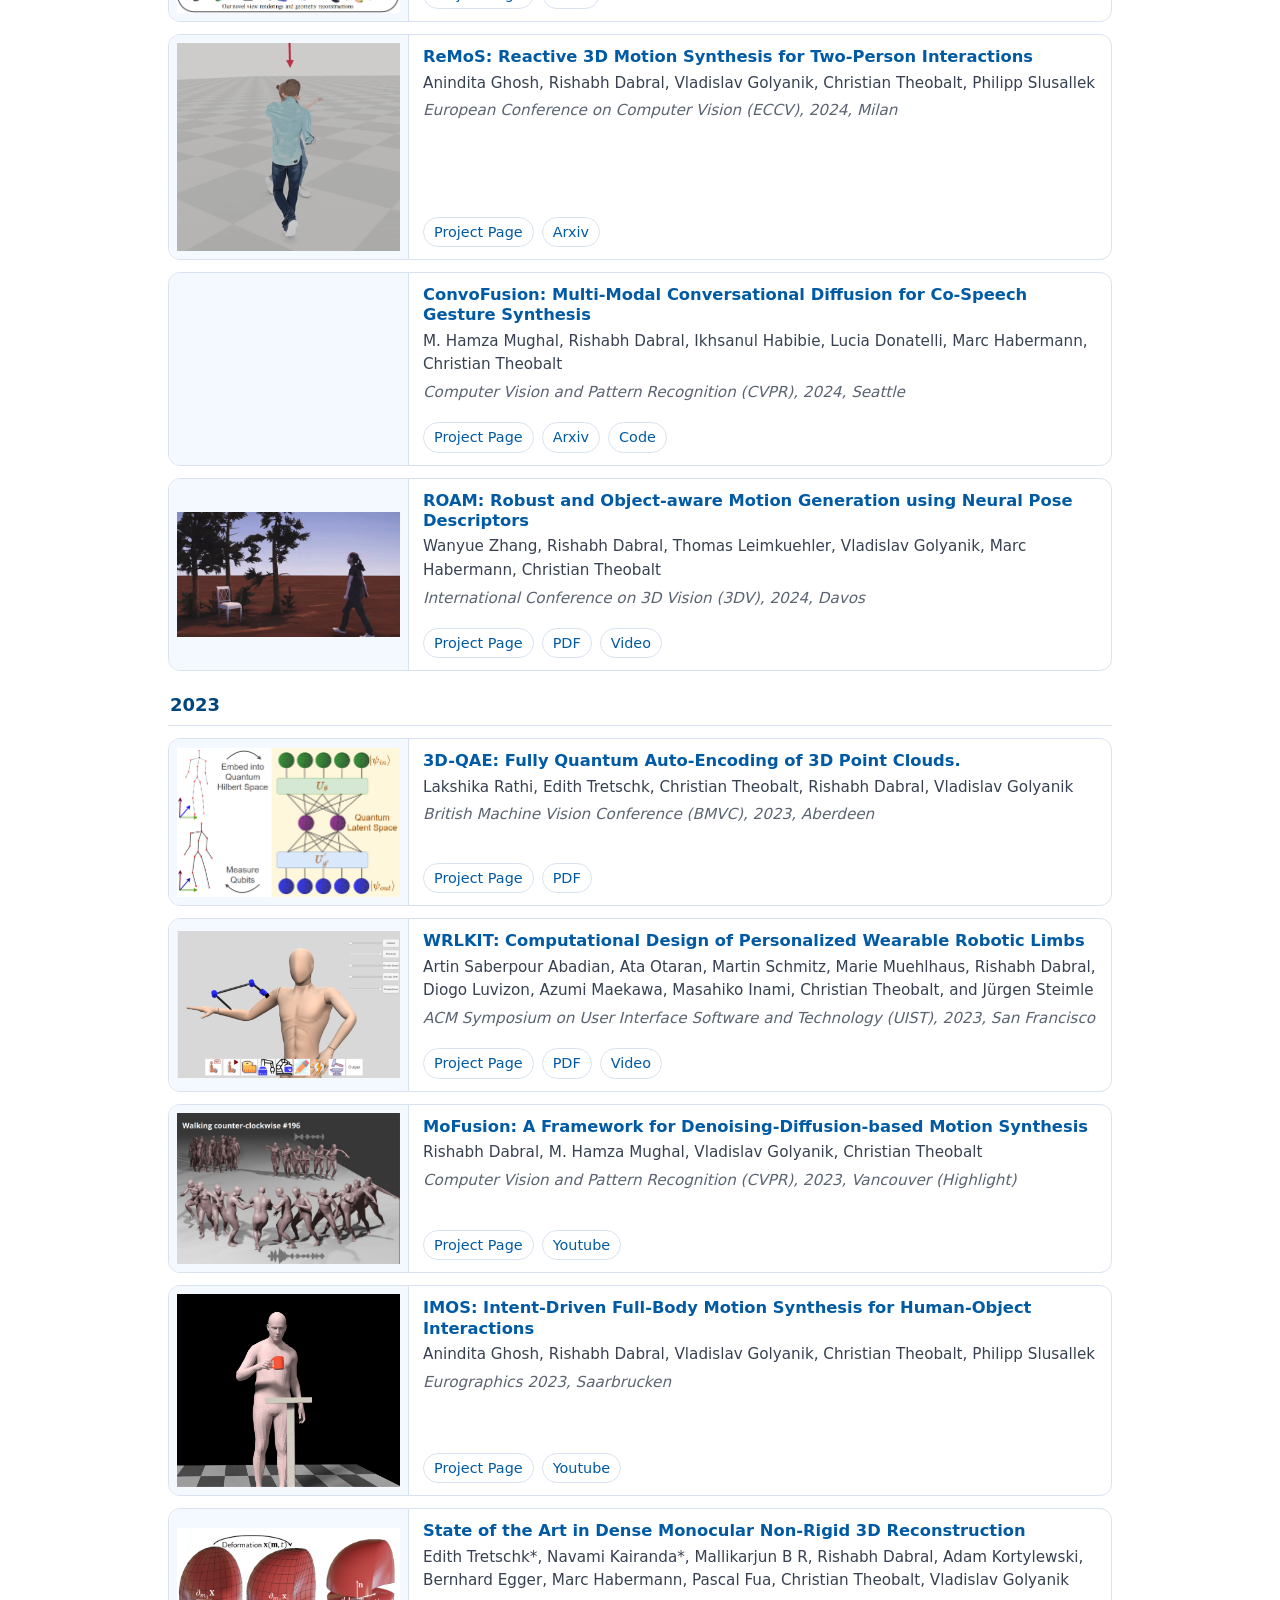
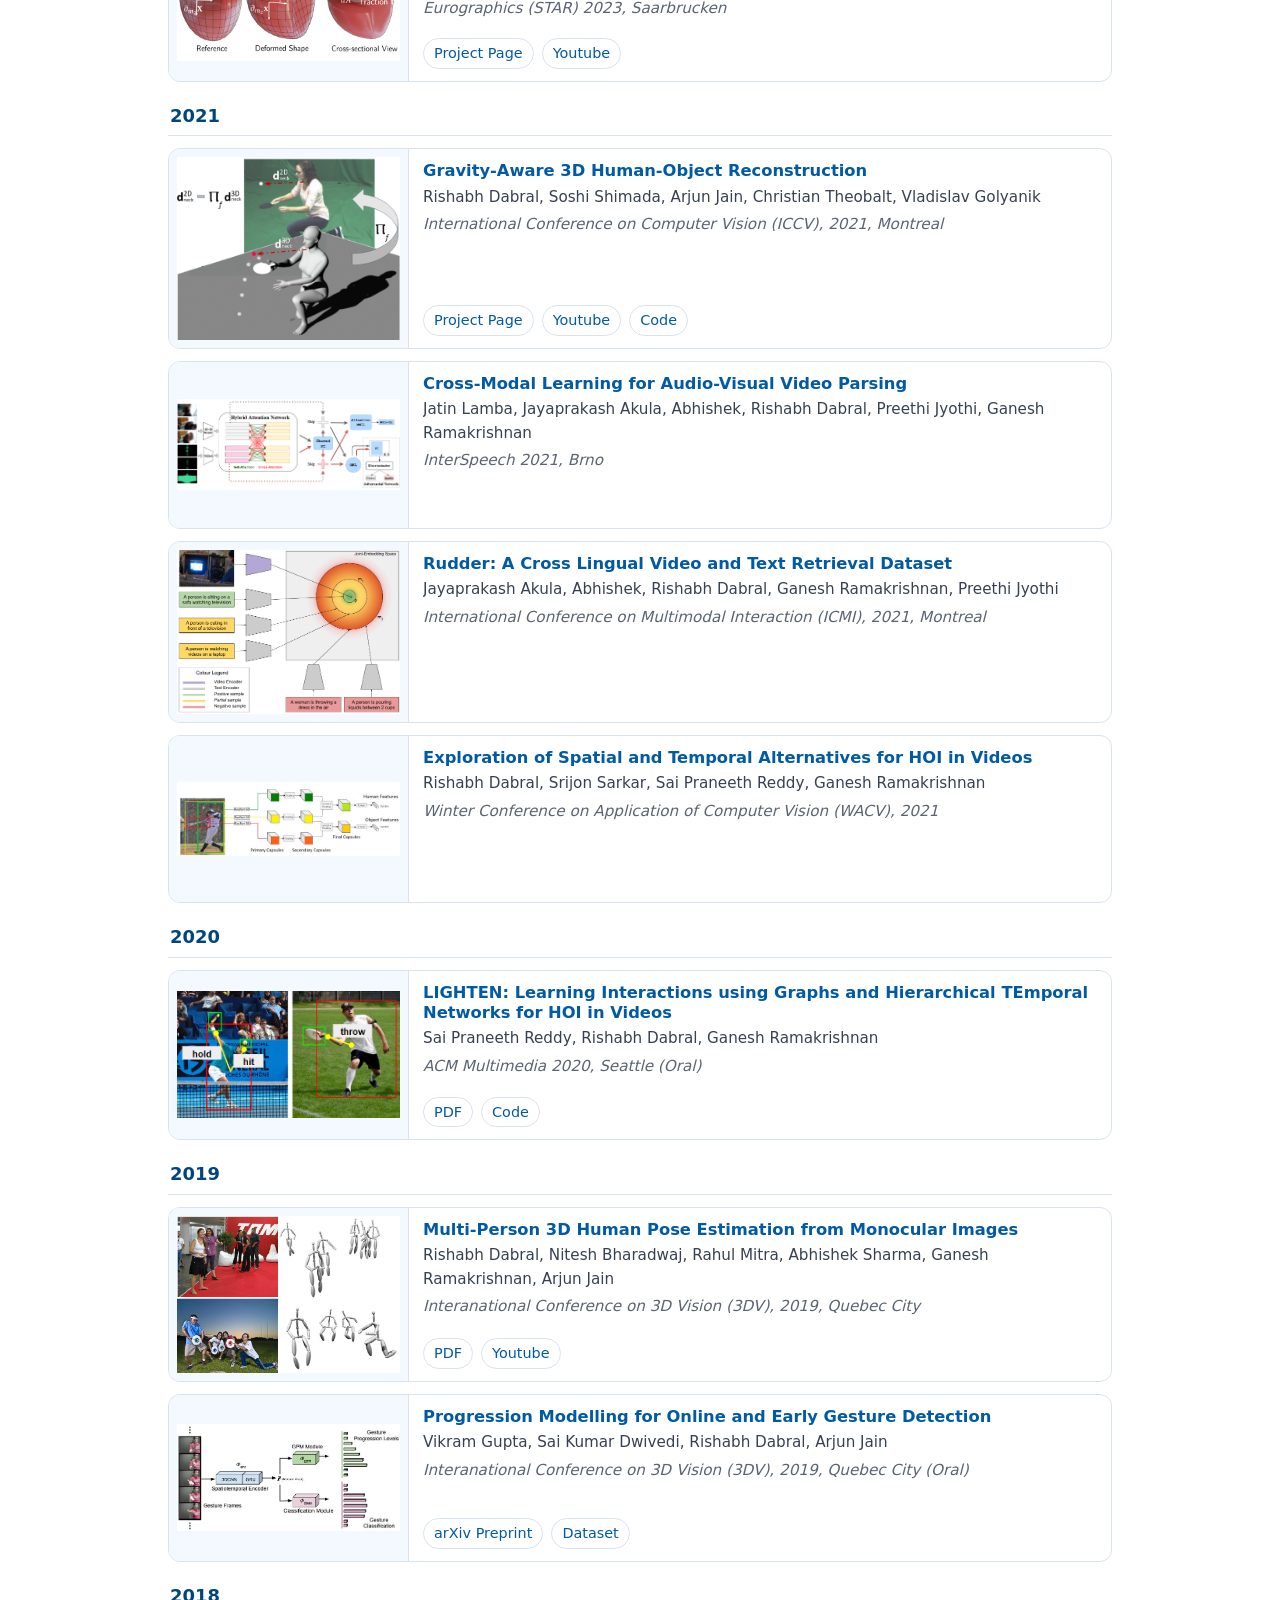
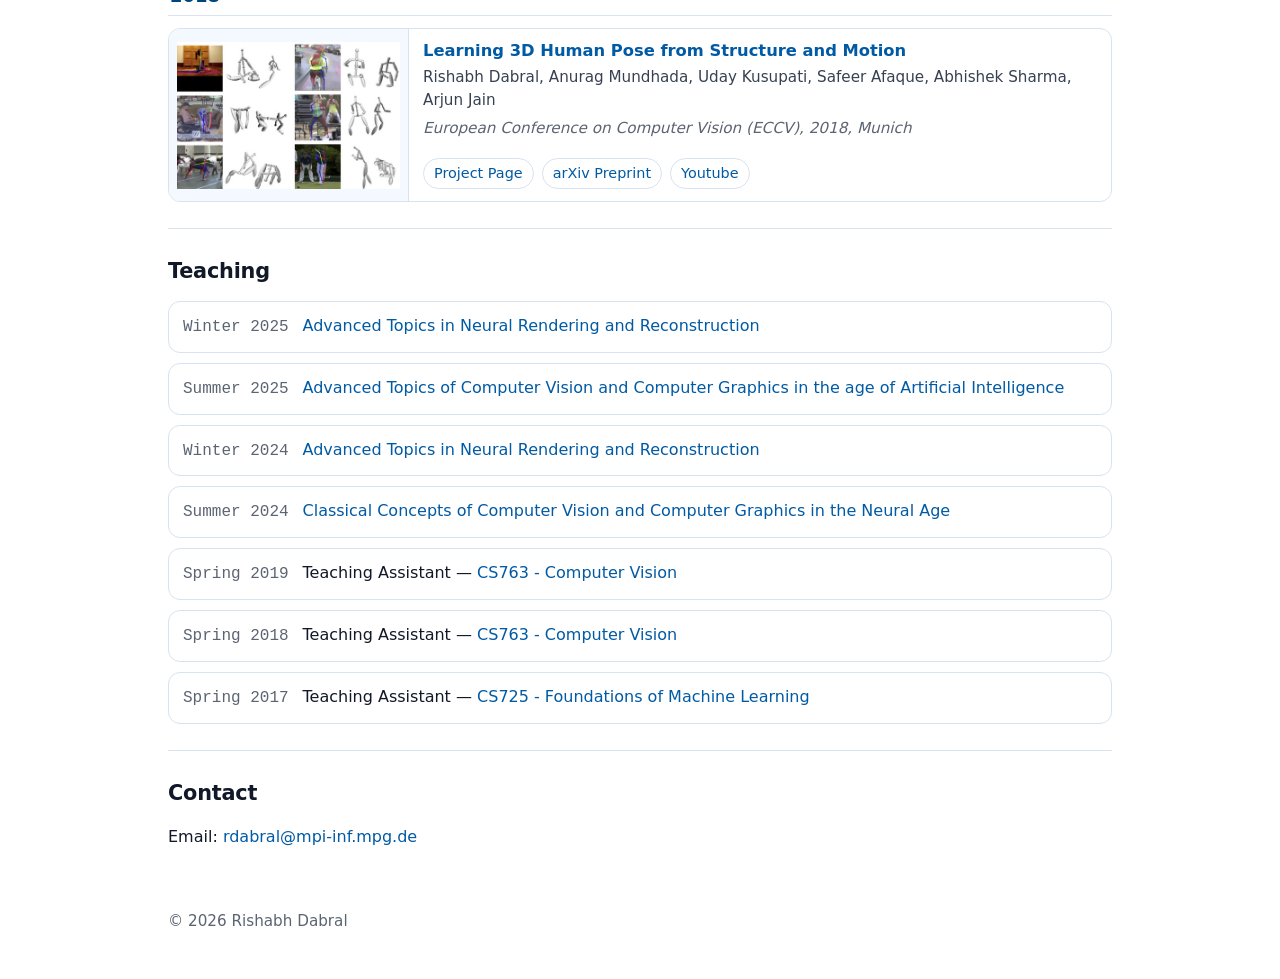
==== commit f2b24cfc: "eccv update" ====
--- a/index.html
+++ b/index.html
@@ -73,8 +73,8 @@
 <ul>
 <li>Human Motion Synthesis for Animation and Robotics</li><li>Human-Object Interaction</li><li>Human Performance Capture</li><li>Behavioral Modeling of Social Interactions</li>
 </ul>
-<div class="callout"><strong>Open PhD positions.</strong> We are looking for outstanding PhD students to join us. If the topics above excite you, please reach out with an email containing your CV, transcripts, and a research statement describing your past work and your motivation behind pursuing a PhD.</div>
-</div>
+<!-- <div class="callout"><strong>Open PhD positions.</strong> We are looking for outstanding PhD students to join us. If the topics above excite you, please reach out with an email containing your CV, transcripts, and a research statement describing your past work and your motivation behind pursuing a PhD.</div>
+</div> -->
 </div>
 </section>
 <section class="section" id="news">
--- a/assets/style_mpi.css
+++ b/assets/style_mpi.css
@@ -339,6 +339,15 @@
   gap: 12px;
 }
 
+.pub-year-divider{
+  font-size: 1.12rem;
+  font-weight: 700;
+  color: var(--mpi-blue-dark);
+  border-bottom: 1px solid var(--border);
+  padding: 4px 2px 6px 2px;
+  margin-top: 4px;
+}
+
 .pub-card{
   display:grid;
   /* Give media more horizontal room (helps wide images/GIFs/videos) */
@@ -386,6 +395,36 @@
   font-weight: 650;
   font-size: 1.02rem;
   line-height: 1.25;
+  min-width: 0;
+}
+
+.pub-title-row{
+  display: flex;
+  align-items: flex-start;
+  justify-content: space-between;
+  gap: 10px;
+}
+
+.pub-badge-new{
+  display: inline-flex;
+  align-items: center;
+  gap: 4px;
+  flex-shrink: 0;
+  font-size: .72rem;
+  font-weight: 700;
+  letter-spacing: .04em;
+  color: #8a2b00;
+  background: #fff4d6;
+  border: 1px solid #f0c14d;
+  border-radius: 999px;
+  padding: 2px 8px 2px 6px;
+  text-transform: uppercase;
+}
+
+.pub-badge-new img{
+  width: 12px;
+  height: 12px;
+  display: block;
 }
 
 .pub-title a{ text-decoration: none; }
@@ -483,4 +522,19 @@
     height: 180px;
     padding: 6px;
   }
-}
+
+  /* Show full publication text on phones (no ellipsis clamp). */
+  .pub-card .clamp-1,
+  .pub-card .clamp-2{
+    display: block;
+    overflow: visible;
+    -webkit-line-clamp: unset;
+    -webkit-box-orient: initial;
+  }
+
+  .pub-title,
+  .pub-authors,
+  .pub-venue{
+    white-space: normal;
+  }
+}
